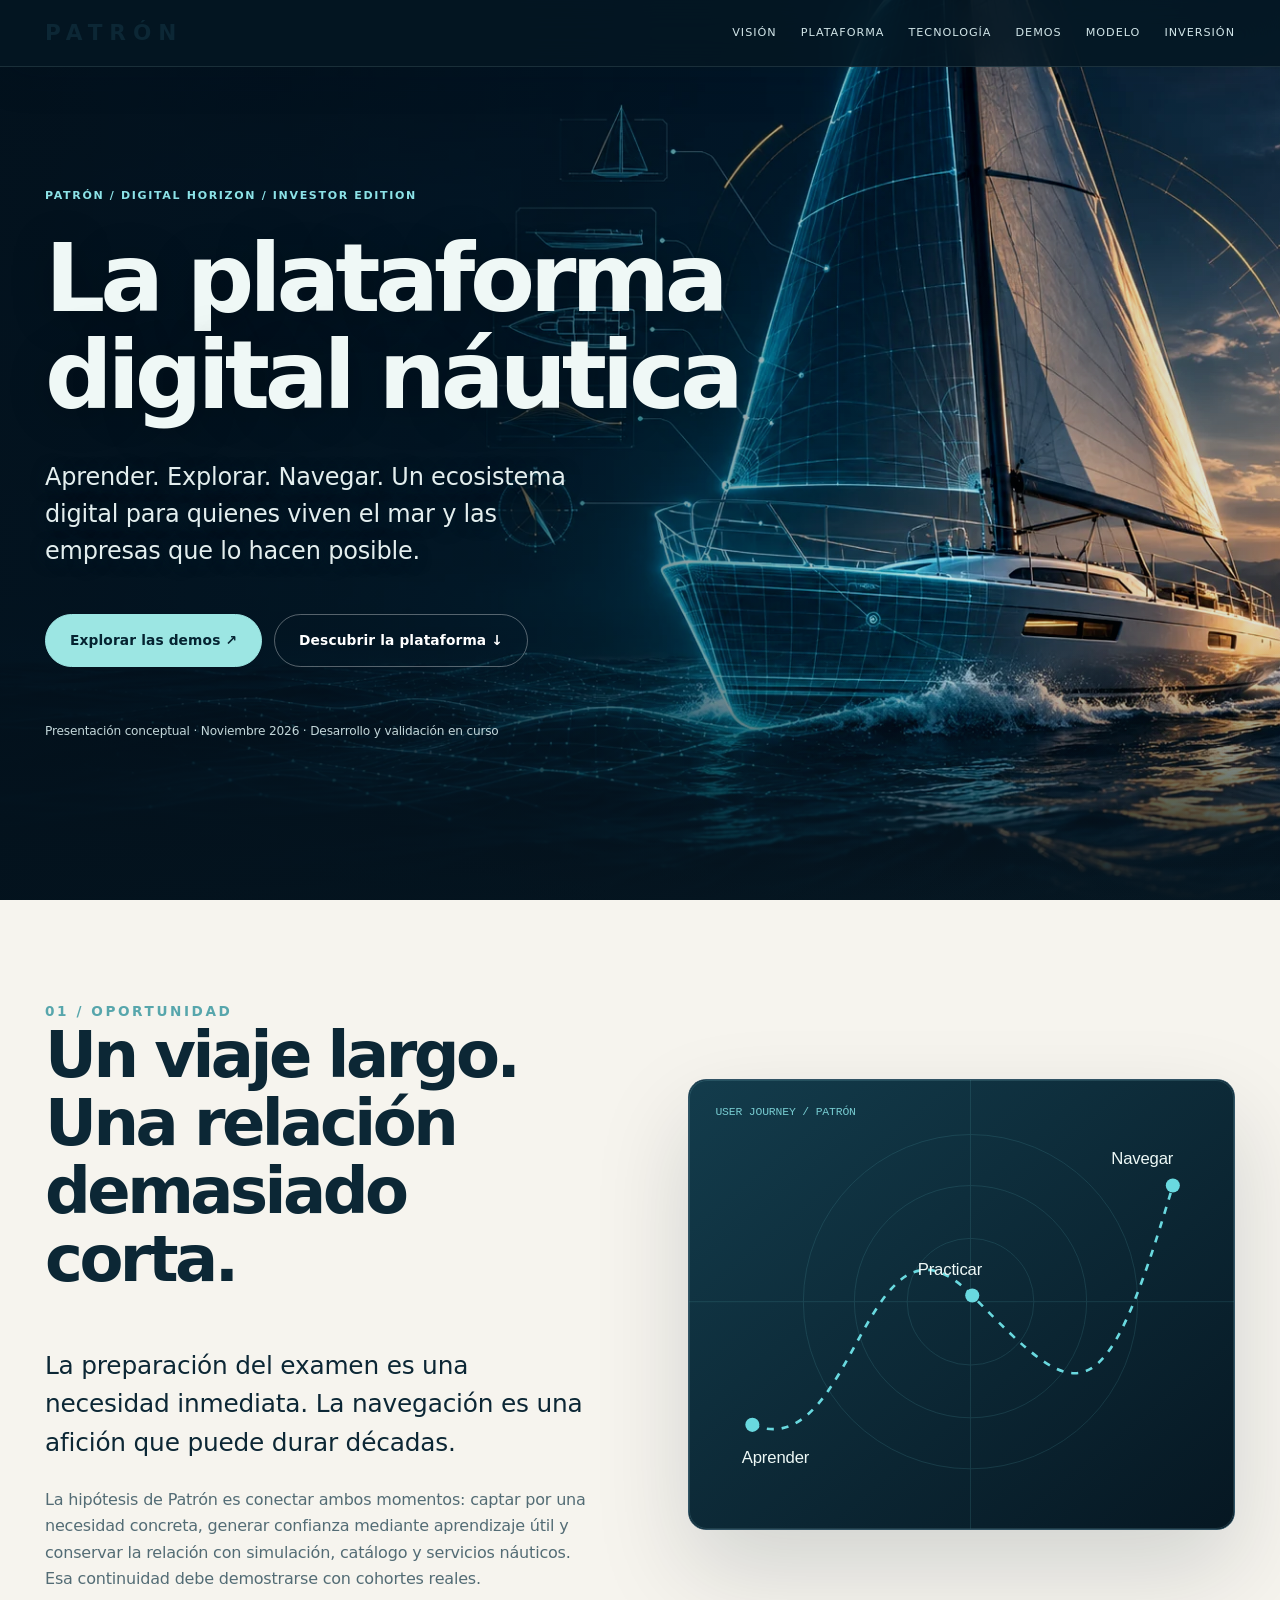
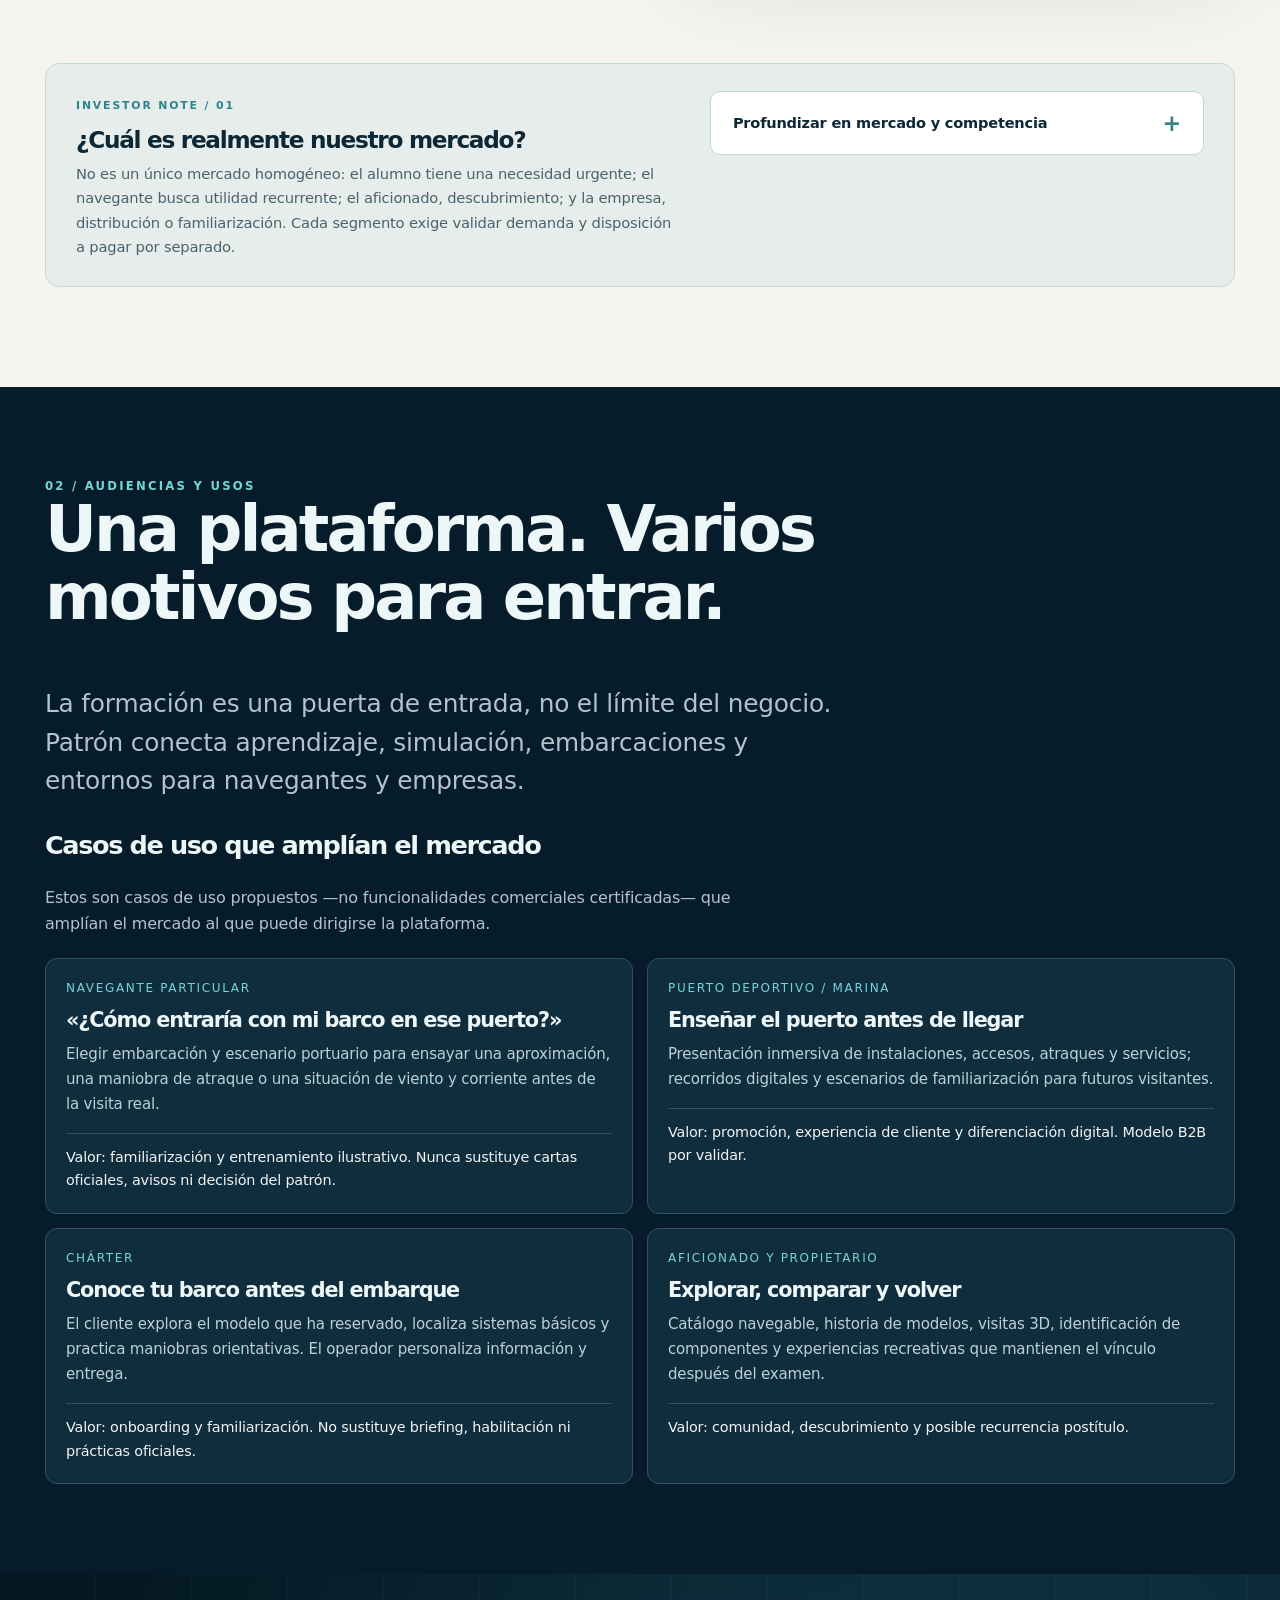
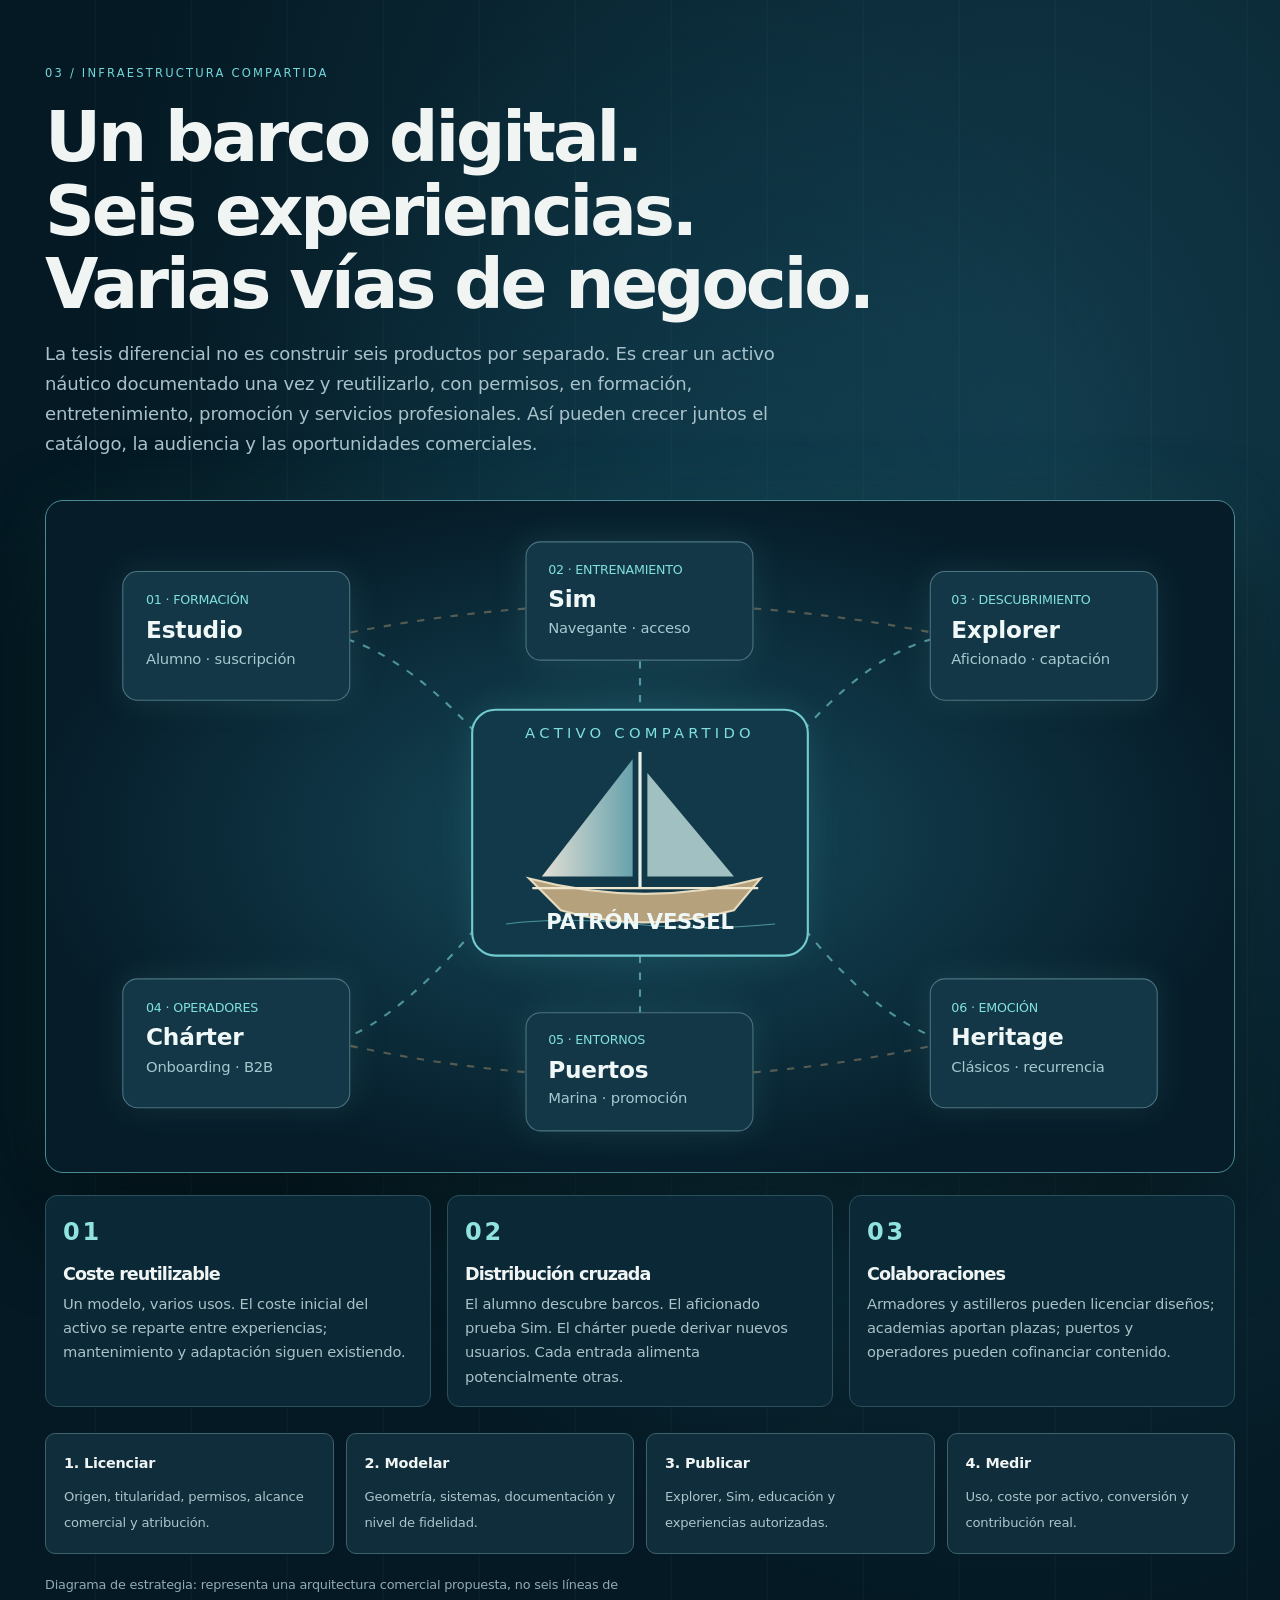
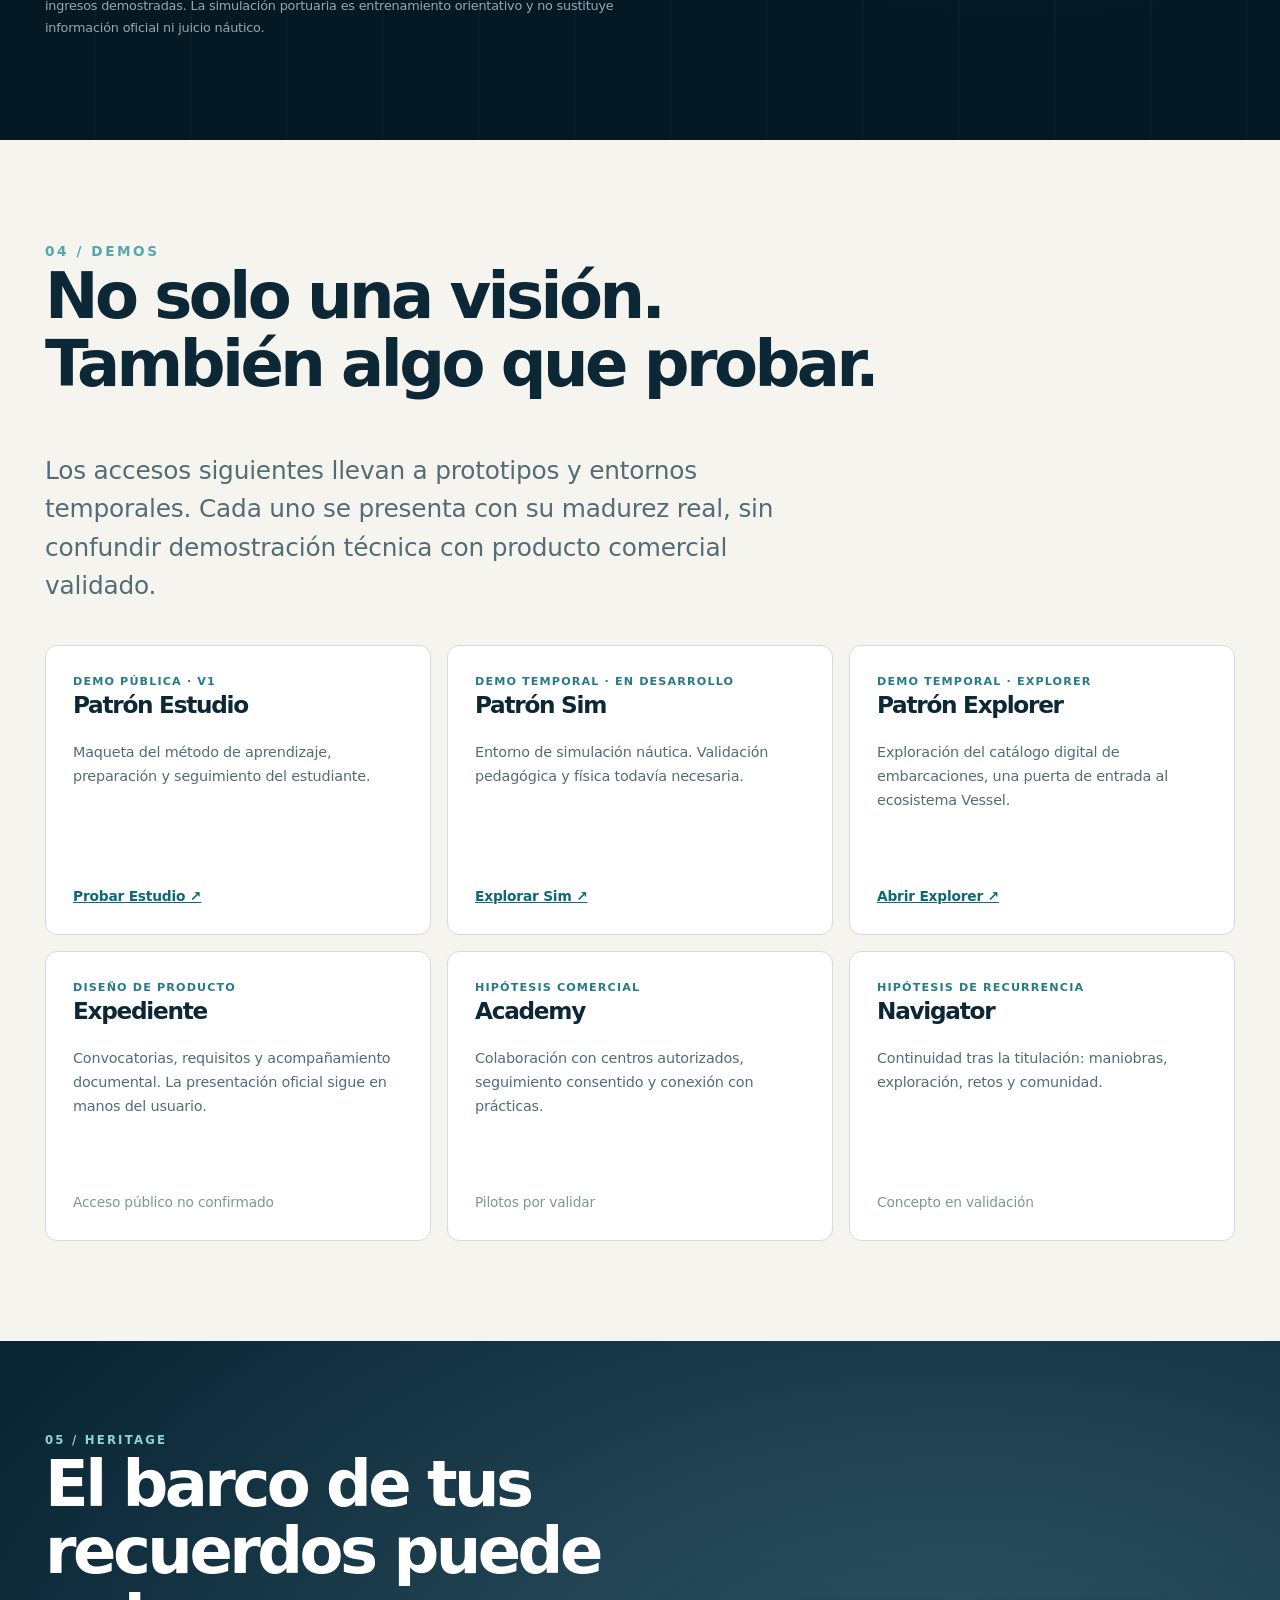
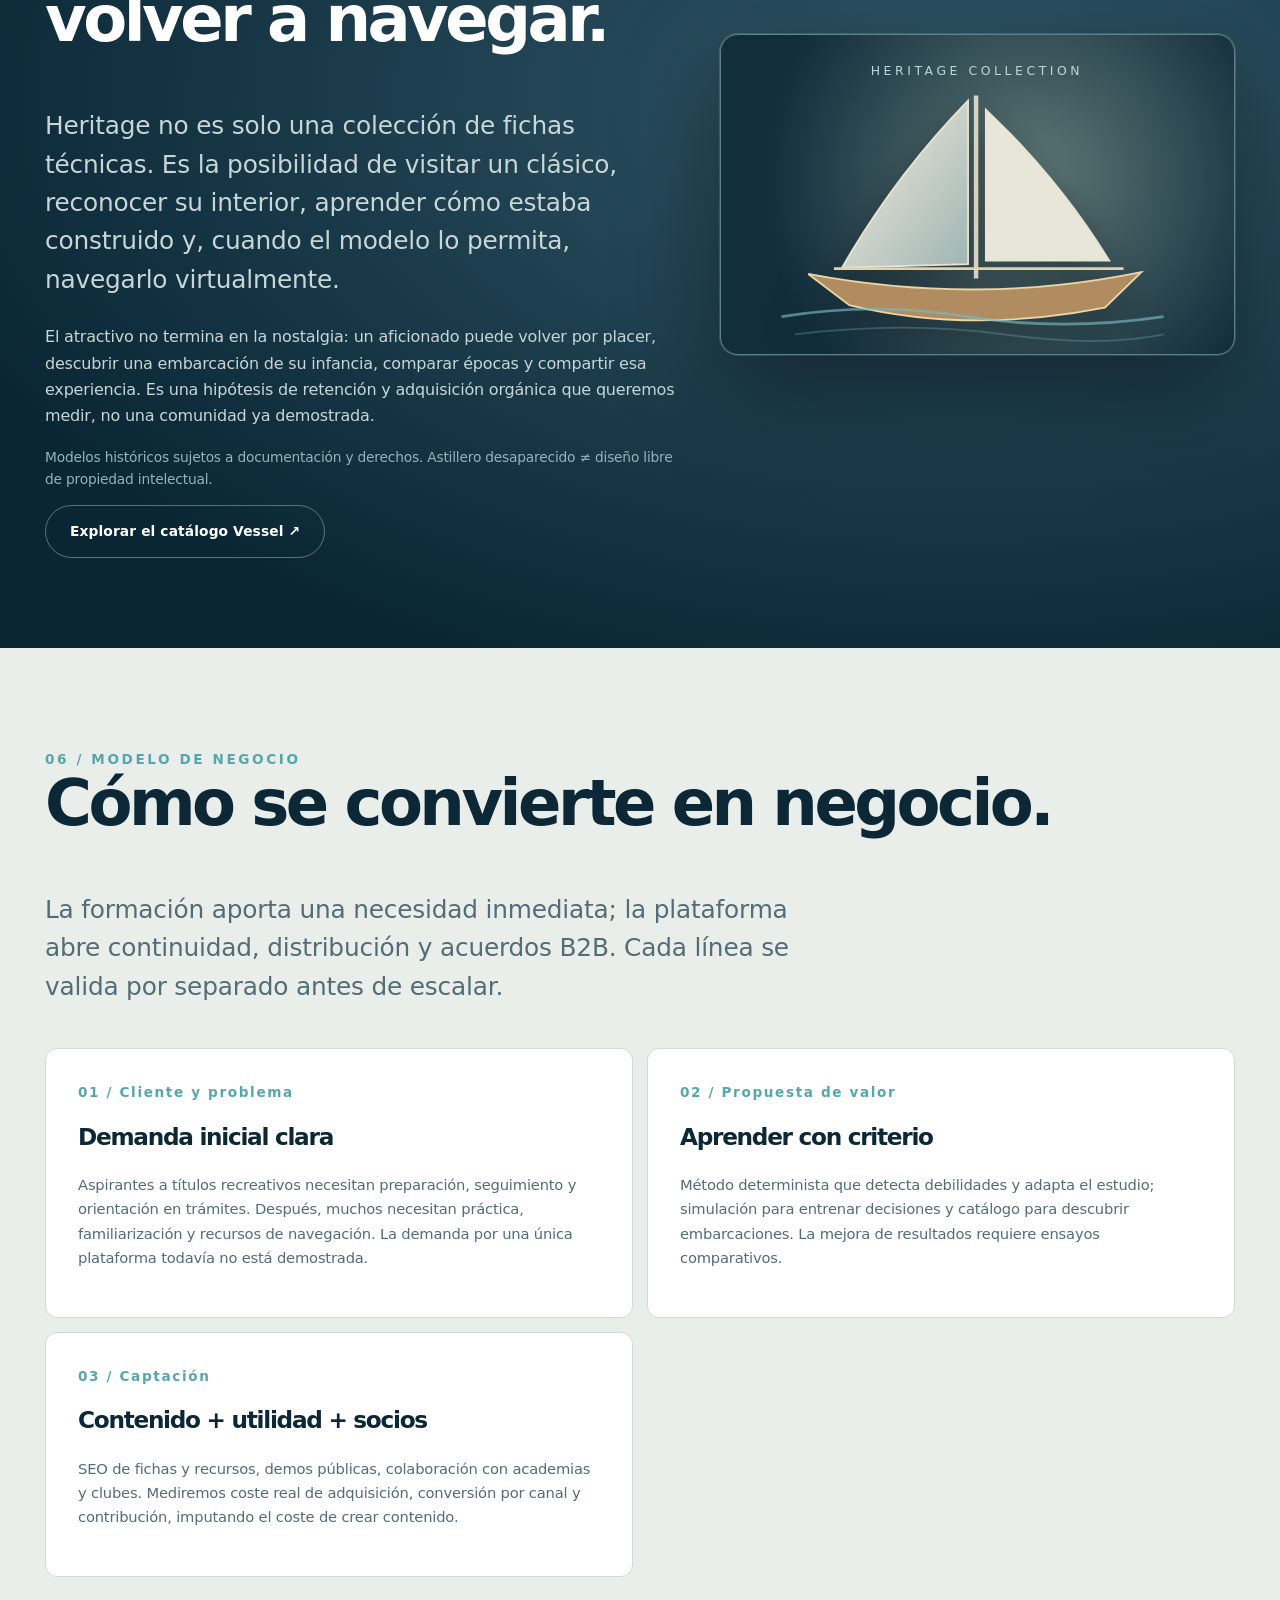
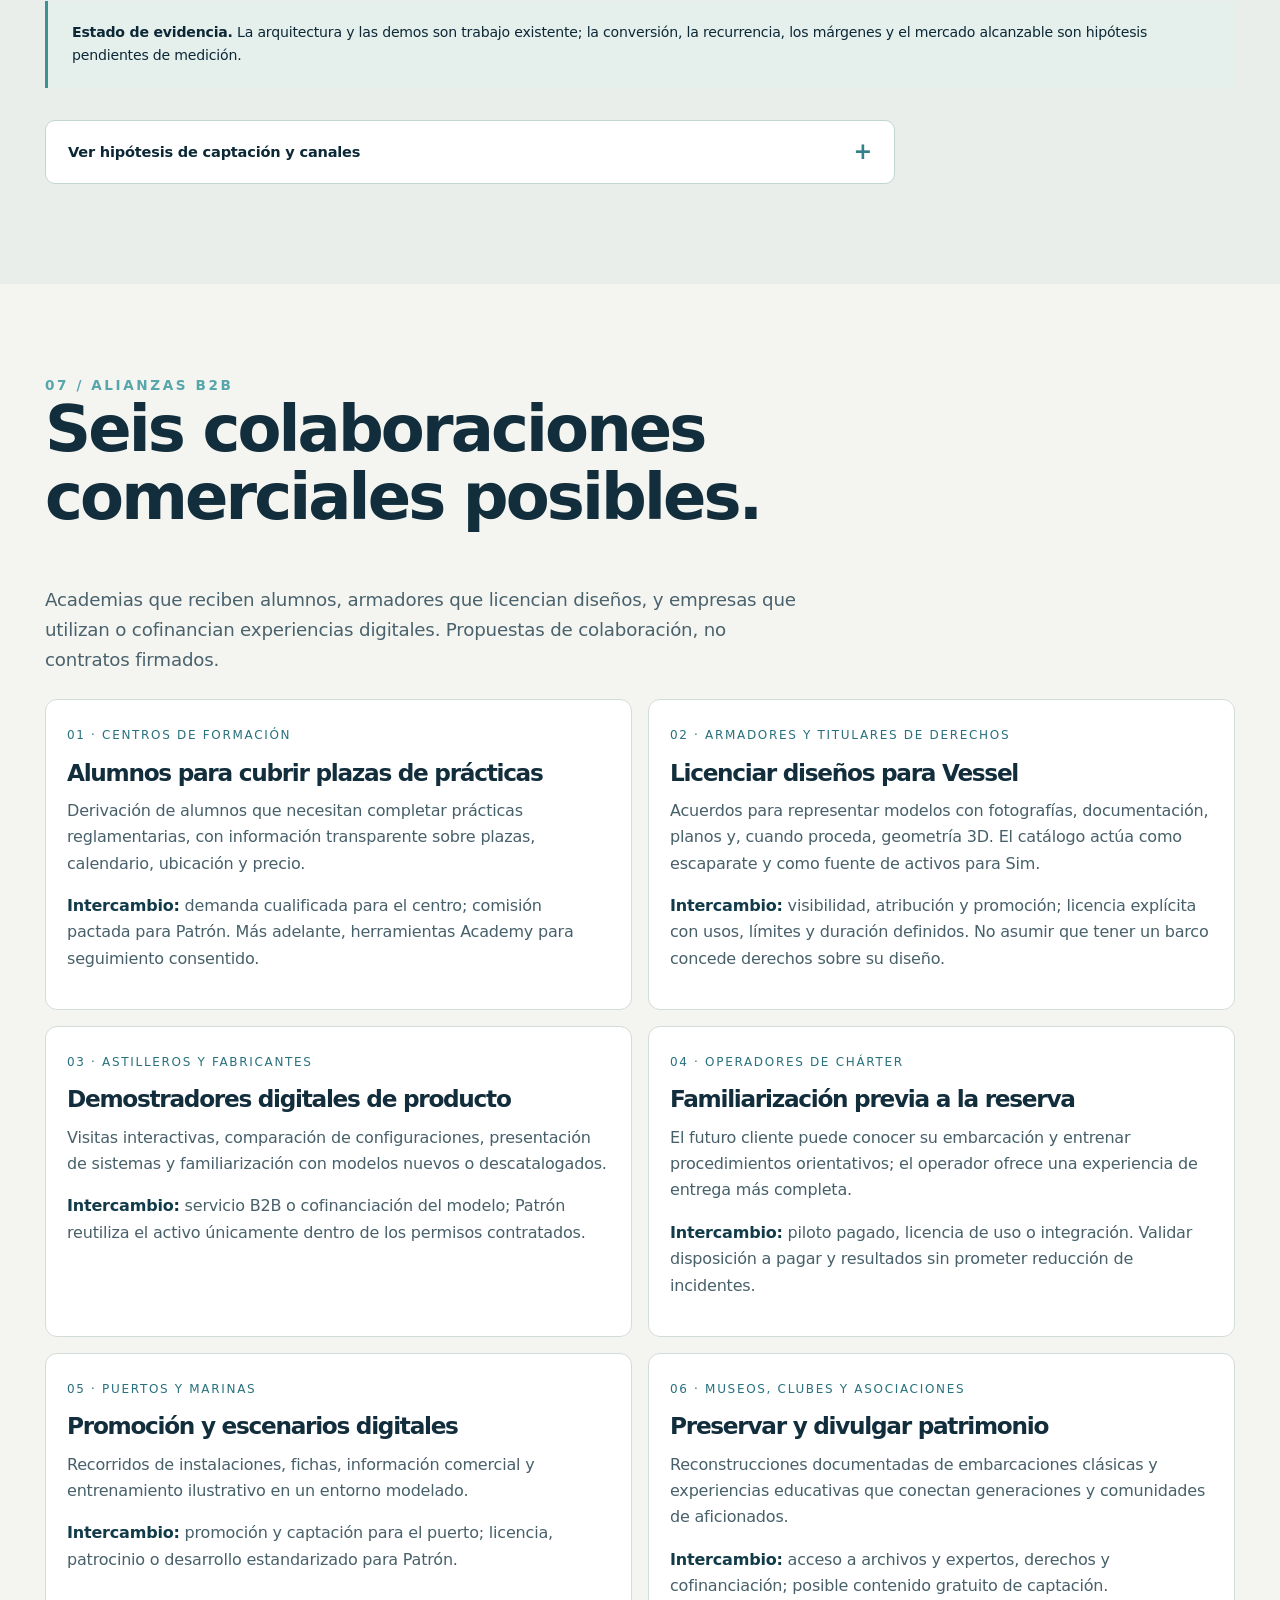
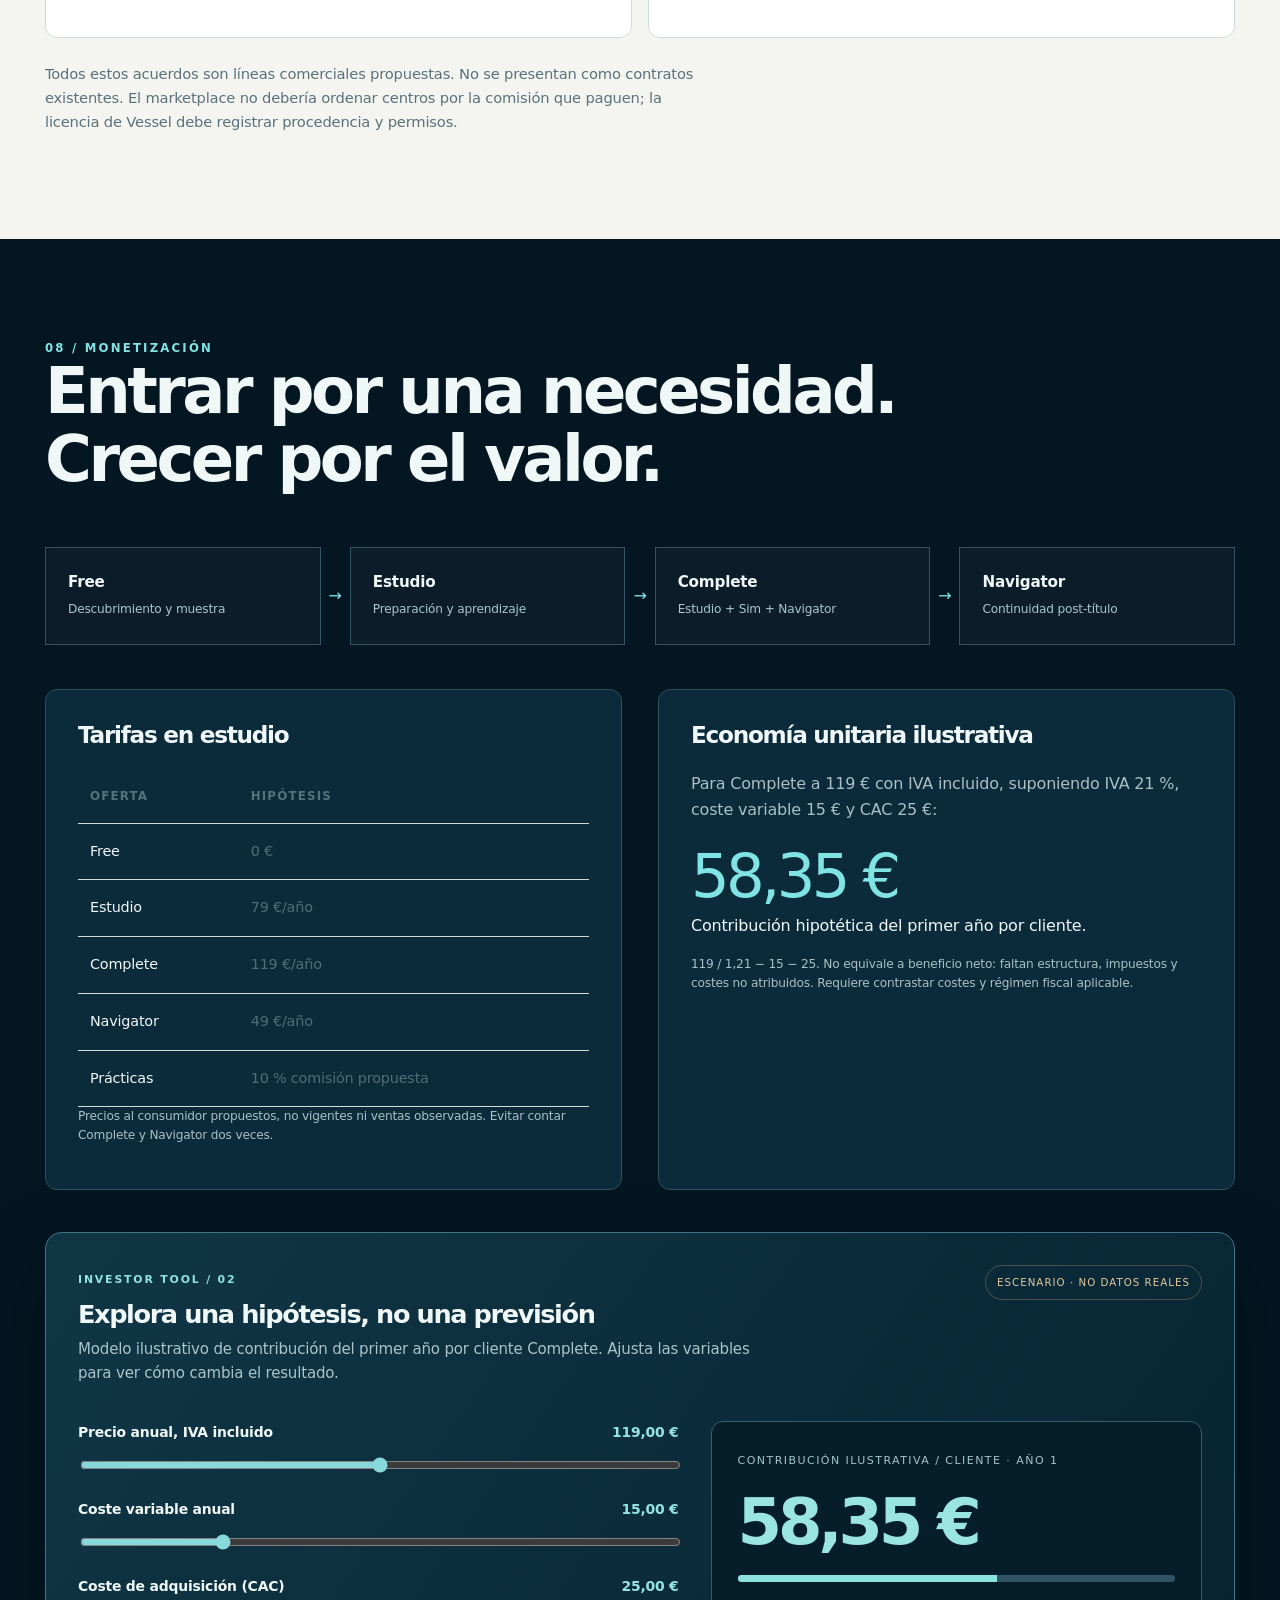
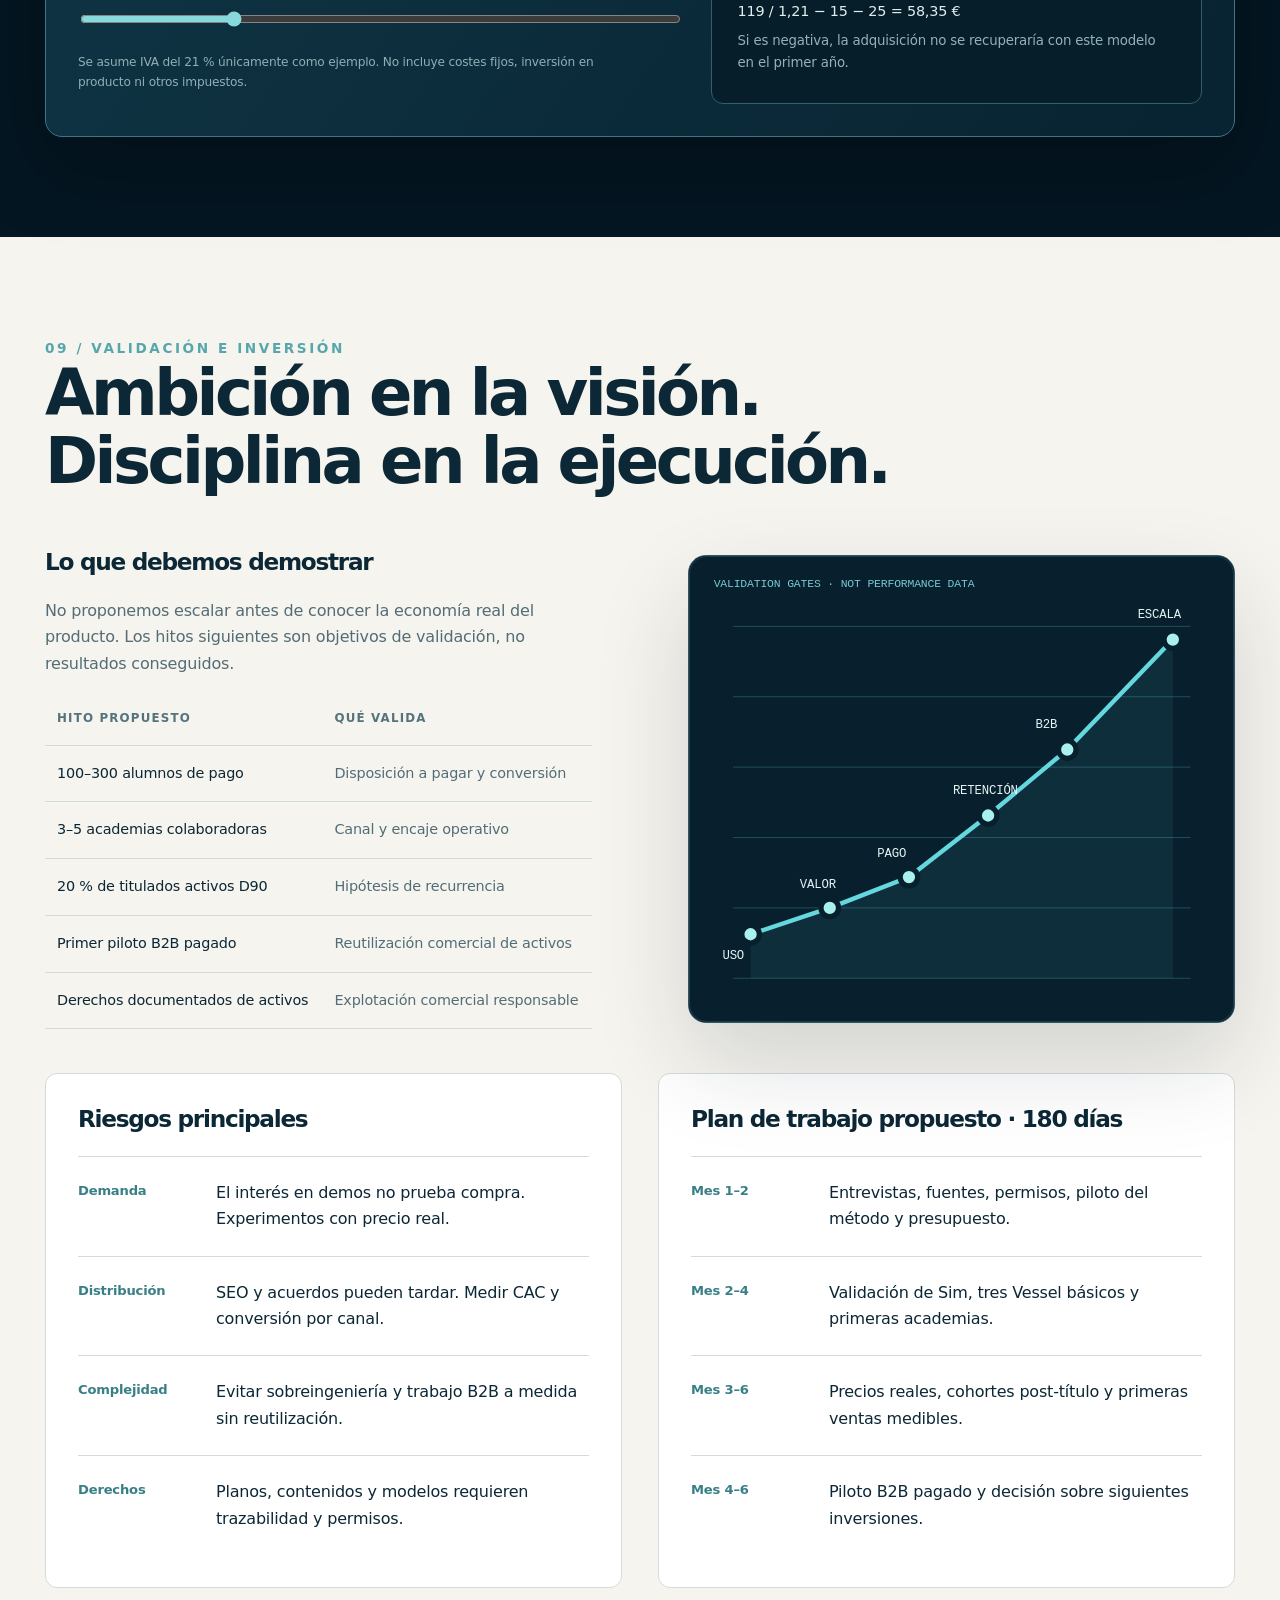
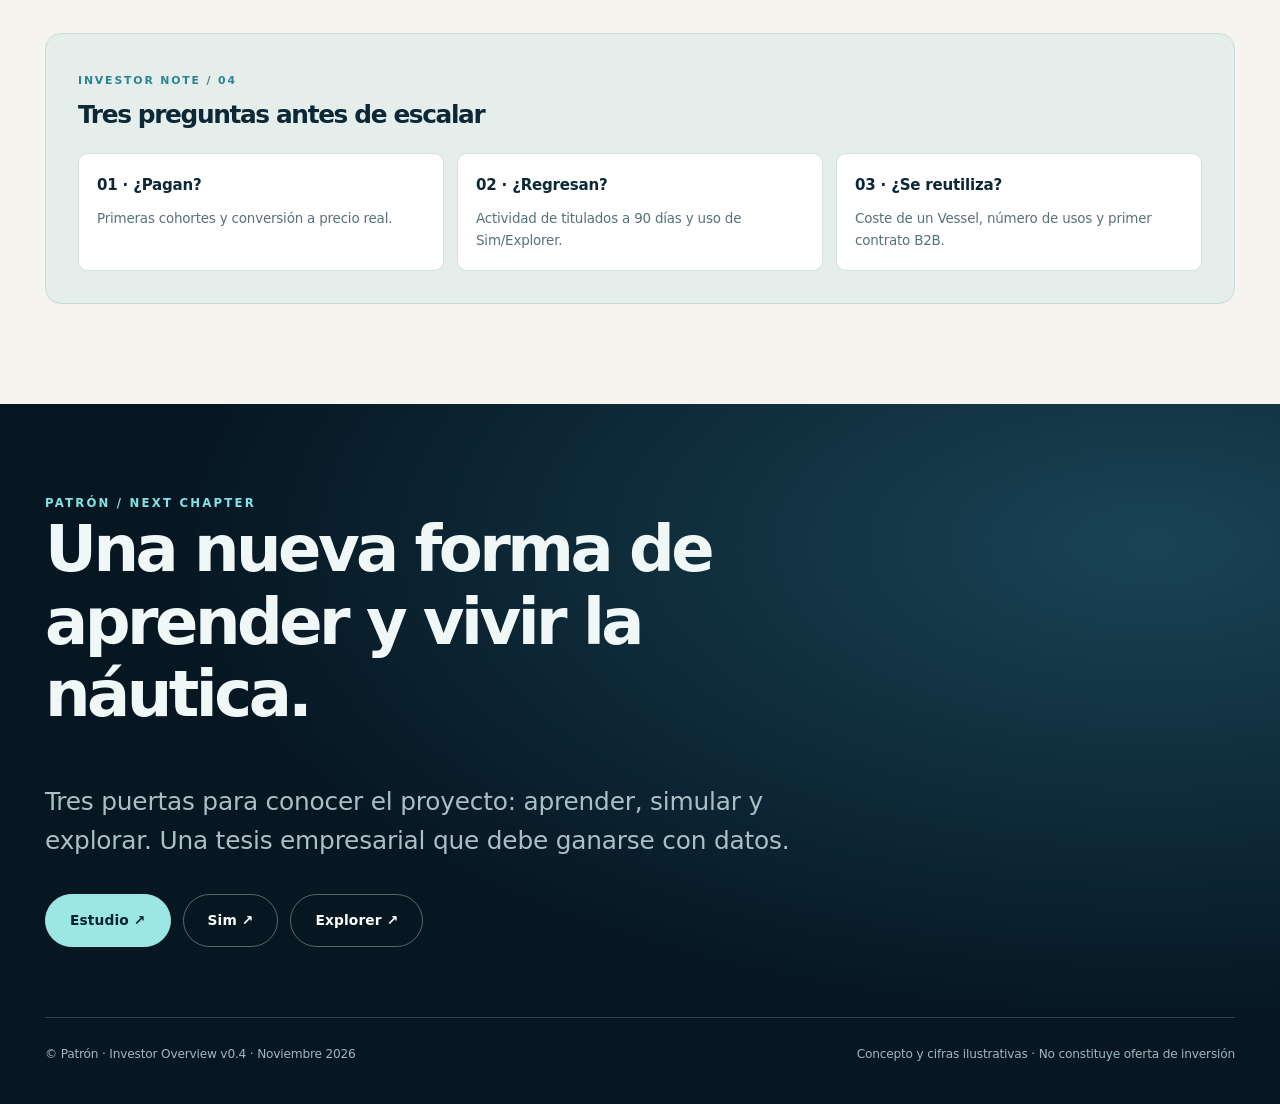
==== index.html @ b5afa8be "Publish Patron Digital Horizon responsive landing" ====
<!DOCTYPE html>

<!DOCTYPE html>

<html lang="es"><head><meta charset="utf-8"/><meta content="width=device-width,initial-scale=1" name="viewport"/><meta content="#061722" name="theme-color"/><title>PATRÓN — La plataforma digital náutica · Digital Horizon</title><meta content="Patrón: plataforma digital náutica de formación, simulación, embarcaciones, puertos y servicios. Presentación para inversores." name="description"/><style>
:root{--navy:#061722;--blue:#0b2b3b;--cyan:#69d9df;--cream:#f4f1e9;--ink:#102a37;--muted:#5e737c;--gold:#c8ad78}*{box-sizing:border-box}html{scroll-behavior:smooth}body{margin:0;background:var(--cream);color:var(--ink);font:16px/1.65 Inter,ui-sans-serif,system-ui,-apple-system,Segoe UI,sans-serif}a{color:inherit}button{font:inherit;cursor:pointer}h1,h2,h3,p{margin-top:0}h1,h2,h3{line-height:1.13;letter-spacing:-.045em}h1{font-size:clamp(3.5rem,8vw,8.5rem);max-width:950px}h2{font-size:clamp(2.5rem,5vw,5.5rem)}h3{font-size:1.45rem}.wrap{width:min(1240px,calc(100% - 48px));margin:auto}.eyebrow{font-size:.73rem;text-transform:uppercase;letter-spacing:.22em;font-weight:750}.muted{color:var(--muted)}.lead{font-size:clamp(1.13rem,2vw,1.55rem);max-width:790px;line-height:1.55}.dark{background:var(--navy);color:#eff8f6}.dark .muted{color:#a9c0c6}.top{position:absolute;z-index:5;top:0;left:0;width:100%;padding:26px 0}.top .wrap{display:flex;align-items:center;justify-content:space-between;gap:20px}.logo{font-size:1.25rem;font-weight:900;letter-spacing:.27em;text-decoration:none}.top nav{display:flex;gap:24px;font-size:.77rem;letter-spacing:.08em;text-transform:uppercase}.top nav a{text-decoration:none;color:#d1e5e8}.hero{min-height:800px;min-height:100svh;position:relative;overflow:hidden;display:flex;align-items:center;background:radial-gradient(ellipse at 68% 35%,#215b6d 0%,#0a2a3b 40%,#061722 78%)}.hero:after{content:"";position:absolute;inset:0;background:linear-gradient(90deg,#061722 3%,#061722c7 35%,transparent 77%),linear-gradient(0deg,#061722 0%,transparent 27%);pointer-events:none}.hero .content{position:relative;z-index:2;padding:160px 0 110px}.hero h1{margin:20px 0 30px}.hero .lead{max-width:600px;color:#c4d9dc}.hero .eyebrow{color:var(--cyan)}.hero-art{position:absolute;inset:0;width:100%;height:100%;opacity:.9}.buttons{display:flex;flex-wrap:wrap;gap:12px;margin-top:34px}.btn{display:inline-flex;align-items:center;gap:12px;padding:13px 22px;border-radius:4px;text-decoration:none;font-size:.86rem;font-weight:700;border:1px solid #ffffff55;transition:transform .2s,background .2s}.btn:hover{transform:translateY(-2px)}.btn.primary{background:var(--cyan);color:#052331;border-color:var(--cyan)}.btn.secondary{color:#fff}.section{padding:120px 0}.section.tight{padding:85px 0}.split{display:grid;grid-template-columns:1fr 1fr;gap:8%;align-items:center}.num{color:#57a6ac;font-size:.85rem;font-weight:800;letter-spacing:.12em}.stats{display:grid;grid-template-columns:repeat(3,1fr);border-top:1px solid #ccd8d8;border-bottom:1px solid #ccd8d8;margin-top:54px}.stat{padding:30px 24px;border-right:1px solid #ccd8d8}.stat:last-child{border:0}.stat b{display:block;font-size:2rem;letter-spacing:-.05em}.stat span{font-size:.82rem;color:var(--muted)}.scene{background:radial-gradient(circle at 60% 40%,#164b60,#071b29 72%);border:1px solid #315365;border-radius:10px;overflow:hidden;box-shadow:0 35px 90px #04131d50}.scene svg{display:block;width:100%;height:auto}.micro{font-size:.76rem;line-height:1.55}.diagram{display:grid;grid-template-columns:repeat(3,1fr);gap:14px;margin-top:40px}.node{border:1px solid #ffffff2c;padding:28px;min-height:210px;background:#ffffff08}.node .eyebrow{color:var(--cyan)}.node h3{margin:18px 0 12px}.node p{font-size:.9rem;color:#afc9ce}.node small{color:#8ba9b0}.arrowline{height:2px;background:linear-gradient(90deg,transparent,var(--cyan),transparent);margin:28px 0}.products{display:grid;grid-template-columns:repeat(3,1fr);gap:16px;margin-top:40px}.product{border:1px solid #d2ddda;background:#fff;padding:27px;display:flex;flex-direction:column;min-height:290px;transition:transform .2s,box-shadow .2s}.product:hover{transform:translateY(-4px);box-shadow:0 16px 35px #102a3715}.product .tag{font-size:.7rem;color:#277b85;letter-spacing:.1em;text-transform:uppercase;font-weight:750}.product p{color:var(--muted);font-size:.9rem}.product a{margin-top:auto;color:#0c6977;font-size:.86rem;font-weight:750}.product .disabled{margin-top:auto;color:#82949b;font-size:.86rem}.business-grid{display:grid;grid-template-columns:repeat(2,1fr);gap:14px;margin-top:42px}.business-card{padding:32px;border:1px solid #d0dbd9;background:#fff}.business-card .num{display:block;margin-bottom:20px}.business-card p{color:var(--muted);font-size:.92rem}.flow{display:flex;gap:8px;align-items:stretch;flex-wrap:wrap;margin-top:36px}.flow div{flex:1;min-width:130px;border:1px solid #315667;background:#ffffff08;padding:22px}.flow b{display:block;font-size:.95rem}.flow span{font-size:.76rem;color:#acc6cc}.flow i{align-self:center;color:var(--cyan);font-style:normal}.two{display:grid;grid-template-columns:1fr 1fr;gap:36px;margin-top:44px}.panel{background:#fff;border:1px solid #d3dcda;padding:32px}.panel.darkpanel{background:#0b2b3b;border-color:#30505e;color:#f0f7f8}.panel ul{padding-left:20px}.panel li{margin:12px 0}.table-wrap{overflow-x:auto}table{border-collapse:collapse;width:100%;font-size:.9rem}th,td{padding:16px 12px;border-bottom:1px solid #d1dcda;text-align:left;vertical-align:top}th{font-size:.74rem;text-transform:uppercase;letter-spacing:.1em;color:#55737d}td:last-child{color:#526d77}.assumption{background:#e5efec;border-left:3px solid #3c9195;padding:20px 24px;font-size:.88rem;margin-top:24px}.risk{display:grid;grid-template-columns:120px 1fr;gap:18px;border-top:1px solid #d3dcd9;padding:23px 0}.risk b{font-size:.82rem;color:#387f86}.risk p{margin:0}.footer{padding:90px 0 40px}.footer h2{max-width:820px}.footer .bottom{border-top:1px solid #ffffff30;padding-top:26px;margin-top:70px;display:flex;justify-content:space-between;gap:20px;font-size:.76rem;color:#9db7bd}.reveal{opacity:0;transform:translateY(22px);transition:opacity .7s,transform .7s}.reveal.visible{opacity:1;transform:none}@media(max-width:850px){.split,.two{grid-template-columns:1fr}.products,.diagram{grid-template-columns:repeat(2,1fr)}.top nav{gap:12px}.hero{min-height:760px}.hero:after{background:linear-gradient(90deg,#061722ee 0%,#061722aa 70%,#06172255 100%)}.hero-art{transform:translateX(20%)}.section{padding:80px 0}}@media(max-width:600px){.wrap{width:min(100% - 32px,1240px)}.top nav a:not(:last-child){display:none}.hero h1{font-size:3.65rem}.products,.diagram,.business-grid,.stats{grid-template-columns:1fr}.stat{border-right:0;border-bottom:1px solid #ccd8d8}.stat:last-child{border:0}.risk{grid-template-columns:1fr;gap:4px}.node{min-height:0}.footer .bottom{flex-direction:column}.section{padding:65px 0}}@media(prefers-reduced-motion:reduce){html{scroll-behavior:auto}.reveal{opacity:1;transform:none;transition:none}.btn,.product{transition:none}}
</style>
<style>
.platform-expansion{background:#071c2a;color:#eef7f7;padding:95px 0}
.platform-expansion .muted{color:#afc4cb}
.platform-expansion h2,.partner-expansion h2{font-size:clamp(2.3rem,5vw,4.4rem);line-height:1.05;letter-spacing:-.045em;max-width:920px}
.platform-expansion .eyebrow{color:#72d6d9}
.pillars{display:grid;grid-template-columns:repeat(3,minmax(0,1fr));gap:16px;margin:35px 0}
.pillar{border:1px solid #365364;background:linear-gradient(140deg,#173a4b,#0a2231);padding:26px;border-radius:12px}
.pillar .index{color:#77d4d6;font-size:12px;letter-spacing:.16em}
.pillar h3{font-size:1.4rem;margin:16px 0 10px}
.pillar p{color:#c0d0d4;font-size:.96rem}
.pillar small{display:block;color:#8fb1ba;margin-top:20px}
.usecases{display:grid;grid-template-columns:repeat(2,minmax(0,1fr));gap:14px;margin-top:25px}
.usecase{padding:25px;border:1px solid #315164;border-radius:12px;background:#102d3e}
.usecase .who{font-size:12px;letter-spacing:.14em;color:#76d4d8;text-transform:uppercase}
.usecase h3{font-size:1.3rem;margin:10px 0}
.usecase p{font-size:.94rem;color:#bcd1d5}
.usecase .mechanic{border-top:1px solid #315164;padding-top:12px;margin-top:16px;color:#f1f5f3;font-size:.9rem}
.partner-expansion{padding:95px 0;background:#f4f5f0;color:#122d3b}
.partner-expansion .intro{max-width:760px;color:#4a626d;font-size:1.14rem}
.partners{display:grid;grid-template-columns:repeat(2,minmax(0,1fr));gap:16px;margin-top:35px}
.partner{padding:28px;border:1px solid #d3dcda;background:#fff;border-radius:12px}
.partner .tag{font-size:12px;letter-spacing:.14em;text-transform:uppercase;color:#28717d}
.partner h3{font-size:1.45rem;margin:12px 0}
.partner p{color:#47606a}
.partner strong{color:#123b4a}
.heritage{background:linear-gradient(105deg,#102635,#214656);color:#fff;padding:90px 0}
.heritage-grid{display:grid;grid-template-columns:1.1fr .9fr;gap:45px;align-items:center}
.heritage-visual{min-height:310px;border:1px solid #5d8089;border-radius:15px;display:grid;place-items:center;background:radial-gradient(circle at 60% 40%,#40616a 0%,#142c3c 70%);overflow:hidden}
.heritage-visual svg{width:90%;max-width:480px}
.heritage h2{font-size:clamp(2.3rem,5vw,4.3rem);line-height:1.07}
.heritage p{color:#c8d6d7}
.heritage .note{color:#93b4bd;font-size:.86rem}
@media(max-width:800px){.pillars,.usecases,.partners,.heritage-grid{grid-template-columns:1fr}.platform-expansion,.partner-expansion,.heritage{padding:65px 0}}
</style>
<style>
.asset-economy{background:#061923;color:#f0f5f4;padding:100px 0;position:relative;overflow:hidden}
.asset-economy:before{content:"";position:absolute;inset:0;background:radial-gradient(ellipse at 55% 42%,#13526866,transparent 52%),repeating-linear-gradient(90deg,transparent 0 94px,#8bd7e008 95px 96px);pointer-events:none}
.asset-economy .wrap{position:relative;z-index:1}
.asset-economy .section-kicker{color:#75d6dc;letter-spacing:.19em;text-transform:uppercase;font-size:.72rem}
.asset-economy h2{font-size:clamp(2.4rem,5.4vw,5rem);line-height:1.03;letter-spacing:-.045em;max-width:1000px;margin:18px 0}
.asset-economy .intro{max-width:790px;color:#a8c2cb;font-size:1.13rem}
.asset-viz{margin-top:42px;background:linear-gradient(155deg,#0d2b3a,#081e2b);border:1px solid #2c5360;border-radius:20px;padding:24px;box-shadow:0 40px 90px #0005}
.asset-viz svg{display:block;width:100%;height:auto}
.asset-viz .diagram-label{fill:#eff8f7;font-family:inherit;font-weight:700}
.asset-viz .diagram-small{fill:#a6c9d0;font-family:inherit}
.asset-viz .diagram-accent{fill:#7fe0dc;font-family:inherit}
.asset-viz .route{fill:none;stroke:#7bd8d9;stroke-width:2;stroke-dasharray:7 9;opacity:.6;animation:flowpath 20s linear infinite}
.asset-viz .route.secondary{stroke:#c8a97c;opacity:.4}
@keyframes flowpath{to{stroke-dashoffset:-320}}
.asset-benefits{display:grid;grid-template-columns:repeat(3,1fr);gap:16px;margin-top:22px}
.asset-benefits article{border:1px solid #2b505b;padding:23px;border-radius:12px;background:#0b2836}
.asset-benefits .num{font-size:1.5rem;color:#91e3df;font-weight:700}
.asset-benefits h3{font-size:1.1rem;margin:12px 0 7px}
.asset-benefits p{font-size:.92rem;color:#a9c1c7;margin:0}
.asset-disclaimer{color:#92abb2;font-size:.8rem;margin-top:20px}
.asset-flow{display:grid;grid-template-columns:repeat(4,1fr);gap:12px;margin-top:26px}
.asset-flow>div{padding:18px;background:#102d3b;border:1px solid #3d626c;border-radius:10px}
.asset-flow b{display:block;font-size:.9rem;margin-bottom:7px}
.asset-flow span{color:#acc4cb;font-size:.82rem}
@media(max-width:800px){.asset-economy{padding:65px 0}.asset-viz{padding:8px;overflow-x:auto}.asset-viz svg{min-width:680px}.asset-benefits,.asset-flow{grid-template-columns:1fr 1fr}}
@media(max-width:480px){.asset-benefits,.asset-flow{grid-template-columns:1fr}}
</style>
<style>
.platform-expansion,.partner-expansion,.asset-economy,.heritage{padding-top:72px;padding-bottom:72px}
.platform-expansion .usecases{margin-top:20px}
.platform-expansion .usecase{padding:20px}
.partner-expansion .partners{margin-top:24px}
.partner-expansion .partner{padding:21px}
.asset-benefits article{padding:17px}
@media(max-width:900px){header nav{gap:10px;flex-wrap:wrap}header nav a{font-size:.78rem}}
</style><style>
:root{--navy:#041622;--blue:#0b2b3b;--cyan:#80e4e5;--cream:#f6f4ee;--ink:#0c2735;--muted:#536c75;--gold:#c6a77c}
body{font-family:Inter,ui-sans-serif,system-ui,-apple-system,'Segoe UI',sans-serif;letter-spacing:-.012em}
h1,h2,h3{letter-spacing:-.055em}p{max-width:72ch}.wrap{width:min(1190px,calc(100% - 64px))}
.top{position:fixed;padding:15px 0;background:#041723d9;backdrop-filter:blur(22px);border-bottom:1px solid #9cc4ca25;box-shadow:0 10px 40px #00121d22}
.top .logo{font-size:1.35rem;letter-spacing:.32em}.top nav a{font-size:.7rem;transition:color .2s}.top nav a:hover{color:var(--cyan)}
.hero{min-height:920px;min-height:100svh;background:radial-gradient(ellipse at 72% 38%,#225e72 0%,#0a2839 45%,#041622 80%)}
.hero:before{content:'';position:absolute;inset:0;pointer-events:none;z-index:1;background:repeating-linear-gradient(0deg,transparent 0 95px,#b7e4e609 96px 97px),repeating-linear-gradient(90deg,transparent 0 95px,#b7e4e607 96px 97px);mask-image:linear-gradient(90deg,transparent 10%,#000 85%)}
.hero:after{background:linear-gradient(90deg,#041622 2%,#041622d9 32%,#04162226 78%),linear-gradient(0deg,#041622 0%,transparent 35%)}
.hero .content{padding-top:185px;padding-bottom:130px}.hero h1{font-size:clamp(3.7rem,7.6vw,8.7rem);max-width:1000px;line-height:.99;margin:25px 0 35px;text-wrap:balance}.hero h1 .dot{color:var(--cyan)}
.hero .lead{font-size:clamp(1.12rem,1.9vw,1.5rem);max-width:590px;color:#cfe1e2}.hero .eyebrow{font-size:.69rem;letter-spacing:.21em}
.hero-art{opacity:.94;filter:drop-shadow(0 30px 70px #79dbe525)}
.hero .buttons{margin-top:44px}.btn{border-radius:999px;padding:14px 24px;letter-spacing:.01em}.btn.primary{background:#9ce6e3;border-color:#9ce6e3}.btn:hover{transform:translateY(-3px)}
.section{padding:100px 0}.section.tight{padding:70px 0}.platform-expansion,.asset-economy,.heritage,.partner-expansion{padding-top:90px;padding-bottom:90px}
.eyebrow,.section-kicker{letter-spacing:.19em}.section h2,.platform-expansion h2,.asset-economy h2,.partner-expansion h2,.heritage h2{font-weight:760;line-height:1.06}
.scene,.asset-viz,.heritage-visual{border-radius:18px;box-shadow:0 40px 95px #031b2a26}.scene{position:relative}
.scene:after{content:'';position:absolute;inset:0;pointer-events:none;border:1px solid #9ddfe326;border-radius:inherit}
.product,.business-card,.partner,.usecase,.panel,.pillar{border-radius:12px;transition:transform .25s ease,box-shadow .25s ease}
.product:hover,.partner:hover,.usecase:hover{transform:translateY(-4px);box-shadow:0 18px 45px #001a2630}
.asset-viz{background:radial-gradient(ellipse at 50% 50%,#174c5d,#061c29 73%);border-color:#4d8b94;box-shadow:0 45px 100px #0007,0 0 70px #50c9d215}
.asset-economy{background:radial-gradient(ellipse at 80% 25%,#123a4a,#041923 65%)}
.asset-viz svg{filter:drop-shadow(0 0 16px #7ad9d31c)}
.heritage{background:radial-gradient(ellipse at 75% 40%,#315767,#0a2635 80%)}.heritage-cinematic{box-shadow:0 35px 100px #0006,0 0 0 1px #b8a17b55;background:radial-gradient(circle at 60% 45%,#607a78,#122d3c 75%)}
.heritage-cinematic svg{filter:drop-shadow(0 12px 20px #0005)}
.investor-insight{margin-top:55px;display:grid;grid-template-columns:1.1fr .9fr;gap:30px;align-items:start;padding:27px 30px;background:#e7edeb;border:1px solid #c9d8d5;border-radius:14px}
.investor-insight h3{font-size:1.45rem;margin:9px 0}.investor-insight p{font-size:.92rem;color:#49636d;margin:0}
.insight-label{font-size:.68rem;font-weight:800;letter-spacing:.17em;color:#2d8490;text-transform:uppercase}
.progressive{border:1px solid #c3d5d2;background:#fff;border-radius:10px;overflow:hidden}
.progressive summary{cursor:pointer;list-style:none;padding:19px 22px;font-weight:760;display:flex;align-items:center;justify-content:space-between;gap:14px;font-size:.91rem}
.progressive summary::-webkit-details-marker{display:none}.progressive summary span{color:#34818a;font-size:1.4rem;line-height:1}.progressive[open] summary span{transform:rotate(45deg)}
.detail-body{border-top:1px solid #dce7e4;padding:18px 22px 23px}.detail-body p{color:#49636d;font-size:.92rem;margin:0 0 12px}.detail-body p:last-child{margin:0}
.business-detail{margin-top:32px;max-width:850px}
.model-lab{margin-top:42px;padding:32px;background:linear-gradient(125deg,#103646,#082331);border:1px solid #427484;border-radius:17px;box-shadow:0 30px 80px #0004}
.lab-head{display:flex;justify-content:space-between;gap:30px;align-items:start}.lab-head h3{font-size:1.6rem;margin:8px 0}.lab-head p{color:#aac5cc;font-size:.94rem}.lab-head .insight-label{color:#8fe3e2}.model-stamp{font-size:.64rem;letter-spacing:.1em;color:#e1c99e;border:1px solid #a98c6466;padding:8px 11px;white-space:nowrap;border-radius:999px}
.lab-grid{display:grid;grid-template-columns:1.1fr .9fr;gap:32px;margin-top:20px}.lab-inputs label{display:block;font-size:.87rem;font-weight:650;margin:0 0 25px}.lab-inputs output{float:right;color:#95e4e4;font-weight:800}.lab-inputs input{display:block;width:100%;margin-top:13px;accent-color:#87d9db;cursor:pointer}.lab-note{color:#91aeb7;font-size:.76rem}
.lab-result{background:#061d2a;border:1px solid #345e6c;border-radius:12px;padding:26px;display:flex;flex-direction:column;justify-content:center}.lab-result>span{font-size:.69rem;color:#a2c4cb;letter-spacing:.13em}.lab-result strong{font-size:clamp(3rem,5vw,5.2rem);letter-spacing:-.065em;color:#9ae5e2;line-height:1.2;margin:14px 0}.lab-result strong.negative{color:#f4b9a2}.mini-track{height:7px;background:#315262;border-radius:10px;overflow:hidden}.mini-track>div{height:100%;background:#8ce2dc;width:60%;transition:width .25s}.lab-result p{color:#e0eded;font-size:.9rem;margin:18px 0 6px}.lab-result small{color:#93b1ba}
.validation-strip{margin-top:45px;padding:32px;border-radius:16px;background:#e5eeeb;border:1px solid #cadbd6}.validation-strip h3{font-size:1.55rem;margin:9px 0 24px}.validation-grid{display:grid;grid-template-columns:repeat(3,1fr);gap:13px}.validation-grid article{background:#fff;border:1px solid #d4e0dd;border-radius:10px;padding:18px}.validation-grid b{font-size:.94rem}.validation-grid p{font-size:.84rem;color:#57717a;margin:9px 0 0}
.footer{background:radial-gradient(ellipse at 90% 20%,#194456,#061722 60%)}
@media(max-width:850px){.investor-insight,.lab-grid{grid-template-columns:1fr}.lab-head{flex-direction:column;gap:0}.hero-art{transform:translateX(13%) scale(1.06)}.hero:after{background:linear-gradient(90deg,#041622f5 0%,#041622b0 70%,#04162255 100%)}}
@media(max-width:600px){.wrap{width:calc(100% - 36px)}.hero h1{font-size:clamp(3.1rem,12vw,4.4rem)}.hero .content{padding-top:145px}.investor-insight,.model-lab,.validation-strip{padding:22px}.validation-grid{grid-template-columns:1fr}.model-stamp{white-space:normal}.top .logo{font-size:1.05rem}.top nav{gap:0}.top nav a:not(:last-child){display:none}}
@media(prefers-reduced-motion:reduce){.asset-viz .route{animation:none}*{scroll-behavior:auto!important}}
</style><style>
/* Digital Horizon — final cover direction */
.digital-horizon-hero{min-height:780px;min-height:100svh;background:#061722;isolation:isolate}
.digital-horizon-image{position:absolute;inset:0;z-index:0;background-image:url("[data-uri]");background-size:cover;background-position:center center;transform:scaleX(-1);filter:saturate(.95) contrast(1.06)}
.digital-horizon-hero:before{content:"";position:absolute;inset:0;z-index:1;pointer-events:none;background:linear-gradient(90deg,rgba(3,18,29,.9) 0%,rgba(3,18,29,.65) 37%,rgba(3,18,29,.12) 74%),linear-gradient(0deg,#061722 0%,transparent 28%);mask-image:none}
.digital-horizon-hero:after{display:none}
.digital-horizon-hero .content{z-index:2;padding:165px 0 125px}
.digital-horizon-hero h1{max-width:850px;font-size:clamp(3.5rem,7.4vw,8.1rem);line-height:1.02;letter-spacing:-.055em;text-shadow:0 4px 40px rgba(0,0,0,.27)}
.digital-horizon-hero .lead{max-width:570px;color:#e3eeee;text-shadow:0 2px 15px #001b29}
.digital-horizon-hero .eyebrow{color:#8ce2e7;letter-spacing:.15em}
.digital-horizon-hero .micro{color:#c3d7da!important}
@media(max-width:780px){.digital-horizon-hero{min-height:740px;min-height:100svh}.digital-horizon-image{background-position:56% center;opacity:.8}.digital-horizon-hero:before{background:linear-gradient(90deg,rgba(3,18,29,.85),rgba(3,18,29,.45)),linear-gradient(0deg,#061722 0%,transparent 55%)}.digital-horizon-hero .content{padding:140px 0 95px}.digital-horizon-hero h1{font-size:clamp(3.25rem,11vw,5.8rem);max-width:620px}.digital-horizon-hero .lead{font-size:1.05rem;max-width:460px}}
@media(prefers-reduced-motion:reduce){.digital-horizon-image{animation:none!important}}
</style><style>
/* Mobile hero: visible artwork above a separate, readable text area. */
@media(max-width:780px){
.digital-horizon-hero{display:flex;align-items:flex-end;min-height:860px;min-height:100svh;padding-top:0;background:#061722}
.digital-horizon-image{inset:0 0 auto 0;height:56%;background-size:cover;background-position:32% 45%;transform:none;opacity:1;filter:saturate(1.08) contrast(1.08)}
.digital-horizon-hero:before{background:linear-gradient(180deg,transparent 0%,rgba(6,23,34,.03) 31%,#061722 56%,#061722 100%);z-index:1}
.digital-horizon-hero .content{padding:0 0 40px;z-index:2;margin-top:47vh}
.digital-horizon-hero h1{font-size:clamp(2.65rem,10vw,4.5rem);line-height:1.03;margin:15px 0 17px}
.digital-horizon-hero .lead{font-size:1rem;line-height:1.5}
.digital-horizon-hero .buttons{margin-top:22px;gap:9px}
.digital-horizon-hero .btn{padding:11px 16px;font-size:.78rem}
.digital-horizon-hero .micro{margin-top:25px!important}
}
@media(max-width:390px){.digital-horizon-hero{min-height:810px}.digital-horizon-image{height:51%}.digital-horizon-hero .content{margin-top:43vh}}
</style></head><body>
<header class="top"><div class="wrap"><a class="logo" href="#inicio">PATRÓN</a><nav><a href="#vision">Visión</a><a href="#plataforma">Plataforma</a><a href="#economia-activos">Tecnología</a><a href="#producto">Demos</a><a href="#negocio">Modelo</a><a href="#inversion">Inversión</a></nav></div></header>
<main><section class="hero dark digital-horizon-hero" id="inicio"><div aria-hidden="true" class="digital-horizon-image"></div><div class="wrap content"><div class="eyebrow">PATRÓN  /  DIGITAL HORIZON  /  INVESTOR EDITION</div><h1>La plataforma<br/>digital náutica</h1><p class="lead">Aprender. Explorar. Navegar. Un ecosistema digital para quienes viven el mar y las empresas que lo hacen posible.</p><div class="buttons"><a class="btn primary" href="#producto">Explorar las demos ↗</a><a class="btn secondary" href="#plataforma">Descubrir la plataforma ↓</a></div><p class="micro" style="margin-top:55px;color:#a7c4c9">Presentación conceptual · Noviembre 2026 · Desarrollo y validación en curso</p></div></section>
<section class="section" id="vision"><div class="wrap"><div class="split"><div class="reveal"><div class="eyebrow num">01 / Oportunidad</div><h2>Un viaje largo. Una relación demasiado corta.</h2><p class="lead">La preparación del examen es una necesidad inmediata. La navegación es una afición que puede durar décadas.</p><p class="muted">La hipótesis de Patrón es conectar ambos momentos: captar por una necesidad concreta, generar confianza mediante aprendizaje útil y conservar la relación con simulación, catálogo y servicios náuticos. Esa continuidad debe demostrarse con cohortes reales.</p></div><div class="scene reveal"><svg aria-label="Ilustración de la travesía del usuario" role="img" viewbox="0 0 620 510"><defs><lineargradient id="bg" x1="0" x2="1" y1="0" y2="1"><stop stop-color="#133c4c"></stop><stop offset="1" stop-color="#061722"></stop></lineargradient></defs><rect fill="url(#bg)" height="510" width="620"></rect><g fill="none" opacity=".18" stroke="#5fb9c0"><circle cx="320" cy="252" r="190"></circle><circle cx="320" cy="252" r="132"></circle><circle cx="320" cy="252" r="72"></circle><path d="M0 252H620M320 0V510"></path></g><path d="M72 392C190 440 200 120 322 245S470 390 550 120" fill="none" stroke="#69d9df" stroke-dasharray="8 9" stroke-width="3"></path><g fill="#69d9df"><circle cx="72" cy="392" r="8"></circle><circle cx="322" cy="245" r="8"></circle><circle cx="550" cy="120" r="8"></circle></g><g fill="#edf8f6" font-family="sans-serif"><text font-size="19" x="60" y="435">Aprender</text><text font-size="19" x="260" y="222">Practicar</text><text font-size="19" x="480" y="95">Navegar</text></g><text fill="#77cbd0" font-family="monospace" font-size="13" x="30" y="40">USER JOURNEY / PATRÓN</text></svg></div></div><div class="investor-insight"><div><span class="insight-label">INVESTOR NOTE / 01</span><h3>¿Cuál es realmente nuestro mercado?</h3><p>No es un único mercado homogéneo: el alumno tiene una necesidad urgente; el navegante busca utilidad recurrente; el aficionado, descubrimiento; y la empresa, distribución o familiarización. Cada segmento exige validar demanda y disposición a pagar por separado.</p></div><details class="progressive"><summary>Profundizar en mercado y competencia <span>+</span></summary><div class="detail-body"><p><b>Mercado accesible inicial:</b> preparación de titulaciones recreativas en España y colaboración con centros autorizados. <b>Expansión:</b> simulación, catálogo y casos B2B, sin asumir que todos los navegantes son clientes potenciales.</p><p><b>Competidores y sustitutos:</b> academias presenciales y online, simuladores náuticos, directorios de embarcaciones y servicios para marinas. La diferenciación propuesta es conectar formación, activos digitales y usos comerciales en una experiencia común.</p><p><b>Evidencia pendiente:</b> tamaño de mercado verificable por segmento, conversiones por canal y entrevistas de compra. No publicamos TAM ni cuotas sin fuentes auditadas.</p></div></details></div></div></section><section class="platform-expansion" id="plataforma"><div class="wrap">
<div class="eyebrow">02 / Audiencias y usos</div>
<h2>Una plataforma. Varios motivos para entrar.</h2>
<p class="lead muted">La formación es una puerta de entrada, no el límite del negocio. Patrón conecta aprendizaje, simulación, embarcaciones y entornos para navegantes y empresas.</p>
<h3 style="font-size:1.6rem;margin-top:30px">Casos de uso que amplían el mercado</h3>
<p class="muted">Estos son casos de uso propuestos —no funcionalidades comerciales certificadas— que amplían el mercado al que puede dirigirse la plataforma.</p>
<div class="usecases">
<div class="usecase"><div class="who">Navegante particular</div><h3>«¿Cómo entraría con mi barco en ese puerto?»</h3><p>Elegir embarcación y escenario portuario para ensayar una aproximación, una maniobra de atraque o una situación de viento y corriente antes de la visita real.</p><div class="mechanic">Valor: familiarización y entrenamiento ilustrativo. Nunca sustituye cartas oficiales, avisos ni decisión del patrón.</div></div>
<div class="usecase"><div class="who">Puerto deportivo / marina</div><h3>Enseñar el puerto antes de llegar</h3><p>Presentación inmersiva de instalaciones, accesos, atraques y servicios; recorridos digitales y escenarios de familiarización para futuros visitantes.</p><div class="mechanic">Valor: promoción, experiencia de cliente y diferenciación digital. Modelo B2B por validar.</div></div>
<div class="usecase"><div class="who">Chárter</div><h3>Conoce tu barco antes del embarque</h3><p>El cliente explora el modelo que ha reservado, localiza sistemas básicos y practica maniobras orientativas. El operador personaliza información y entrega.</p><div class="mechanic">Valor: onboarding y familiarización. No sustituye briefing, habilitación ni prácticas oficiales.</div></div>
<div class="usecase"><div class="who">Aficionado y propietario</div><h3>Explorar, comparar y volver</h3><p>Catálogo navegable, historia de modelos, visitas 3D, identificación de componentes y experiencias recreativas que mantienen el vínculo después del examen.</p><div class="mechanic">Valor: comunidad, descubrimiento y posible recurrencia pos­título.</div></div>
</div></div></section><section class="asset-economy" id="economia-activos"><div class="wrap">
<div class="section-kicker">03 / Infraestructura compartida</div>
<h2>Un barco digital.<br/>Seis experiencias.<br/>Varias vías de negocio.</h2>
<p class="intro">La tesis diferencial no es construir seis productos por separado. Es crear un activo náutico documentado una vez y reutilizarlo, con permisos, en formación, entretenimiento, promoción y servicios profesionales. Así pueden crecer juntos el catálogo, la audiencia y las oportunidades comerciales.</p>
<div aria-label="Diagrama de un barco digital central conectado a seis experiencias: Estudio, Sim, Explorer, Chárter, Puertos y Heritage. Cada experiencia tiene un usuario y un mecanismo económico potencial." class="asset-viz" role="img">
<svg viewbox="0 0 1080 590" xmlns="http://www.w3.org/2000/svg">
<defs>
<radialgradient id="hullglow"><stop stop-color="#2d8790" stop-opacity=".36"></stop><stop offset="1" stop-color="#0c2736" stop-opacity="0"></stop></radialgradient>
<lineargradient id="metal"><stop stop-color="#f4eee1"></stop><stop offset="1" stop-color="#6fabb5"></stop></lineargradient>
<filter id="glow"><fegaussianblur stddeviation="7"></fegaussianblur></filter>
</defs>
<circle cx="540" cy="286" fill="url(#hullglow)" r="210"></circle>
<g class="route">
<path d="M405 220 Q320 120 250 105"></path><path d="M540 168 L540 100"></path><path d="M674 219 Q758 115 832 105"></path>
<path d="M404 358 Q315 470 250 490"></path><path d="M540 408 L540 480"></path><path d="M677 358 Q757 467 832 490"></path>
</g>
<g class="route secondary"><path d="M250 105 Q540 45 832 105"></path><path d="M250 490 Q540 556 832 490"></path></g>
<rect fill="#123949" height="233" rx="22" stroke="#71cbd0" stroke-width="2" width="318" x="381" y="175"></rect>
<text class="diagram-accent" font-size="14" letter-spacing="4" text-anchor="middle" x="540" y="202">ACTIVO COMPARTIDO</text>
<g transform="translate(408 205)">
<path d="M27 130 Q137 159 246 130 L221 160 Q133 183 57 160Z" fill="#b6a17d" stroke="#e6dbbf" stroke-width="2"></path>
<path d="M132 10V138" stroke="#e9f0e9" stroke-width="3"></path>
<path d="M125 17L39 128H125Z" fill="url(#metal)" opacity=".92"></path>
<path d="M139 30L221 128H139Z" fill="#bad9d6" opacity=".85"></path>
<path d="M30 139H244" stroke="#f0e7d0" stroke-width="2"></path>
<path d="M5 173Q60 166 125 173T260 173" fill="none" opacity=".6" stroke="#72d2d4"></path>
</g>
<text class="diagram-label" font-size="20" text-anchor="middle" x="540" y="383">PATRÓN VESSEL</text>
<g>
<rect fill="#133746" height="122" rx="14" stroke="#4b7580" width="215" x="50" y="44"></rect>
<text class="diagram-accent" font-size="12" x="72" y="75">01 · FORMACIÓN</text>
<text class="diagram-label" font-size="22" x="72" y="107">Estudio</text>
<text class="diagram-small" font-size="14" x="72" y="132">Alumno · suscripción</text>
<rect fill="#133746" height="112" rx="14" stroke="#4b7580" width="215" x="432" y="16"></rect>
<text class="diagram-accent" font-size="12" x="453" y="46">02 · ENTRENAMIENTO</text>
<text class="diagram-label" font-size="22" x="453" y="78">Sim</text>
<text class="diagram-small" font-size="14" x="453" y="102">Navegante · acceso</text>
<rect fill="#133746" height="122" rx="14" stroke="#4b7580" width="215" x="815" y="44"></rect>
<text class="diagram-accent" font-size="12" x="835" y="75">03 · DESCUBRIMIENTO</text>
<text class="diagram-label" font-size="22" x="835" y="107">Explorer</text>
<text class="diagram-small" font-size="14" x="835" y="132">Aficionado · captación</text>
<rect fill="#133746" height="122" rx="14" stroke="#4b7580" width="215" x="50" y="430"></rect>
<text class="diagram-accent" font-size="12" x="72" y="461">04 · OPERADORES</text>
<text class="diagram-label" font-size="22" x="72" y="493">Chárter</text>
<text class="diagram-small" font-size="14" x="72" y="518">Onboarding · B2B</text>
<rect fill="#133746" height="112" rx="14" stroke="#4b7580" width="215" x="432" y="462"></rect>
<text class="diagram-accent" font-size="12" x="453" y="492">05 · ENTORNOS</text>
<text class="diagram-label" font-size="22" x="453" y="524">Puertos</text>
<text class="diagram-small" font-size="14" x="453" y="548">Marina · promoción</text>
<rect fill="#133746" height="122" rx="14" stroke="#4b7580" width="215" x="815" y="430"></rect>
<text class="diagram-accent" font-size="12" x="835" y="461">06 · EMOCIÓN</text>
<text class="diagram-label" font-size="22" x="835" y="493">Heritage</text>
<text class="diagram-small" font-size="14" x="835" y="518">Clásicos · recurrencia</text>
</g>
</svg></div>
<div class="asset-benefits">
<article><div class="num">01</div><h3>Coste reutilizable</h3><p>Un modelo, varios usos. El coste inicial del activo se reparte entre experiencias; mantenimiento y adaptación siguen existiendo.</p></article>
<article><div class="num">02</div><h3>Distribución cruzada</h3><p>El alumno descubre barcos. El aficionado prueba Sim. El chárter puede derivar nuevos usuarios. Cada entrada alimenta potencialmente otras.</p></article>
<article><div class="num">03</div><h3>Colaboraciones</h3><p>Armadores y astilleros pueden licenciar diseños; academias aportan plazas; puertos y operadores pueden cofinanciar contenido.</p></article>
</div>
<div class="asset-flow">
<div><b>1. Licenciar</b><span>Origen, titularidad, permisos, alcance comercial y atribución.</span></div>
<div><b>2. Modelar</b><span>Geometría, sistemas, documentación y nivel de fidelidad.</span></div>
<div><b>3. Publicar</b><span>Explorer, Sim, educación y experiencias autorizadas.</span></div>
<div><b>4. Medir</b><span>Uso, coste por activo, conversión y contribución real.</span></div>
</div>
<p class="asset-disclaimer">Diagrama de estrategia: representa una arquitectura comercial propuesta, no seis líneas de ingresos demostradas. La simulación portuaria es entrenamiento orientativo y no sustituye información oficial ni juicio náutico.</p>
</div></section><section class="section" id="producto"><div class="wrap"><div class="eyebrow num">04 / Demos</div><h2>No solo una visión.<br/>También algo que probar.</h2><p class="lead muted">Los accesos siguientes llevan a prototipos y entornos temporales. Cada uno se presenta con su madurez real, sin confundir demostración técnica con producto comercial validado.</p><div class="products"><article class="product"><div class="tag">Demo pública · V1</div><h3>Patrón Estudio</h3><p>Maqueta del método de aprendizaje, preparación y seguimiento del estudiante.</p><a href="https://antoniofcano.github.io/mis-cosas/nautica/#/bienvenida" rel="noopener noreferrer" target="_blank">Probar Estudio ↗</a></article><article class="product"><div class="tag">Demo temporal · En desarrollo</div><h3>Patrón Sim</h3><p>Entorno de simulación náutica. Validación pedagógica y física todavía necesaria.</p><a href="https://patron-sim-app--prueba-pfy58exs.web.app/" rel="noopener noreferrer" target="_blank">Explorar Sim ↗</a></article><article class="product"><div class="tag">Demo temporal · Explorer</div><h3>Patrón Explorer</h3><p>Exploración del catálogo digital de embarcaciones, una puerta de entrada al ecosistema Vessel.</p><a href="https://patron-explorer-public-ithenqlova-no.a.run.app/#fleet" rel="noopener noreferrer" target="_blank">Abrir Explorer ↗</a></article><article class="product"><div class="tag">Diseño de producto</div><h3>Expediente</h3><p>Convocatorias, requisitos y acompañamiento documental. La presentación oficial sigue en manos del usuario.</p><span class="disabled">Acceso público no confirmado</span></article><article class="product"><div class="tag">Hipótesis comercial</div><h3>Academy</h3><p>Colaboración con centros autorizados, seguimiento consentido y conexión con prácticas.</p><span class="disabled">Pilotos por validar</span></article><article class="product"><div class="tag">Hipótesis de recurrencia</div><h3>Navigator</h3><p>Continuidad tras la titulación: maniobras, exploración, retos y comunidad.</p><span class="disabled">Concepto en validación</span></article></div></div></section><section class="heritage" id="heritage"><div class="wrap heritage-grid">
<div><div class="eyebrow" style="color:#8bd5d6">05 / Heritage</div>
<h2>El barco de tus recuerdos puede volver a navegar.</h2>
<p class="lead">Heritage no es solo una colección de fichas técnicas. Es la posibilidad de visitar un clásico, reconocer su interior, aprender cómo estaba construido y, cuando el modelo lo permita, navegarlo virtualmente.</p>
<p>El atractivo no termina en la nostalgia: un aficionado puede volver por placer, descubrir una embarcación de su infancia, comparar épocas y compartir esa experiencia. Es una hipótesis de retención y adquisición orgánica que queremos medir, no una comunidad ya demostrada.</p>
<p class="note">Modelos históricos sujetos a documentación y derechos. Astillero desaparecido ≠ diseño libre de propiedad intelectual.</p>
<a class="btn secondary" href="https://patron-explorer-public-ithenqlova-no.a.run.app/#fleet" rel="noopener noreferrer" target="_blank">Explorar el catálogo Vessel ↗</a>
</div>
<div aria-label="Ilustración conceptual de velero clásico" class="heritage-visual heritage-cinematic">
<svg aria-label="Silueta ilustrativa de velero clásico y sus velas" role="img" viewbox="0 0 520 360">
<defs><lineargradient id="sailgrad" x1="0" x2="1" y1="0" y2="1"><stop stop-color="#f6f0df"></stop><stop offset="1" stop-color="#9fb5b3"></stop></lineargradient></defs>
<path d="M70 269 Q260 305 445 267 L404 307 Q252 337 116 304 Z" fill="#b18c60" stroke="#ebd6a7" stroke-width="2"></path>
<path d="M259 68 L259 274" stroke="#d6d2bf" stroke-width="5"></path>
<path d="M250 74 Q168 158 108 262 L250 258 Z" fill="url(#sailgrad)" stroke="#e9e3d4" stroke-width="2"></path>
<path d="M270 84 Q351 160 409 254 L270 254 Z" fill="#e7e6d8" stroke="#e9e3d4" stroke-width="2"></path>
<path d="M99 263 L425 263" stroke="#e0d3ae" stroke-width="3"></path>
<path d="M40 317 Q145 300 250 317 T470 317" fill="none" opacity=".65" stroke="#78b9c0" stroke-width="3"></path>
<path d="M55 337 Q180 322 290 337 T470 337" fill="none" opacity=".3" stroke="#78b9c0" stroke-width="2"></path>
<text fill="#b7d7d8" font-size="14" letter-spacing="4" text-anchor="middle" x="260" y="45">HERITAGE COLLECTION</text>
</svg></div></div></section><section class="section" id="negocio" style="background:#e9eeeb"><div class="wrap"><div class="eyebrow num">06 / Modelo de negocio</div><h2>Cómo se convierte en negocio.</h2><p class="lead muted">La formación aporta una necesidad inmediata; la plataforma abre continuidad, distribución y acuerdos B2B. Cada línea se valida por separado antes de escalar.</p><div class="business-grid"><div class="business-card"><span class="num">01 / Cliente y problema</span><h3>Demanda inicial clara</h3><p>Aspirantes a títulos recreativos necesitan preparación, seguimiento y orientación en trámites. Después, muchos necesitan práctica, familiarización y recursos de navegación. La demanda por una única plataforma todavía no está demostrada.</p></div><div class="business-card"><span class="num">02 / Propuesta de valor</span><h3>Aprender con criterio</h3><p>Método determinista que detecta debilidades y adapta el estudio; simulación para entrenar decisiones y catálogo para descubrir embarcaciones. La mejora de resultados requiere ensayos comparativos.</p></div><div class="business-card"><span class="num">03 / Captación</span><h3>Contenido + utilidad + socios</h3><p>SEO de fichas y recursos, demos públicas, colaboración con academias y clubes. Mediremos coste real de adquisición, conversión por canal y contribución, imputando el coste de crear contenido.</p></div></div><div class="assumption"><b>Estado de evidencia.</b> La arquitectura y las demos son trabajo existente; la conversión, la recurrencia, los márgenes y el mercado alcanzable son hipótesis pendientes de medición.</div><details class="business-detail progressive"><summary>Ver hipótesis de captación y canales <span>+</span></summary><div class="detail-body"><p><b>Usuario:</b> SEO educativo, ejercicios gratuitos, demos y recomendaciones de academias. <b>Empresa:</b> pilotos con centros, operadores, puertos y titulares de derechos; primero casos estandarizados y repetibles.</p><p><b>Indicadores a seguir:</b> visitante → registro → prueba → pago; coste de adquisición por canal; retorno de usuarios tras titularse; ingreso por colaboración; coste de producir y mantener cada Vessel o entorno.</p><p><b>Principio comercial:</b> transparencia de comisiones; no ordenar centros por remuneración; licencias explícitas de documentación y modelos.</p></div></details></div></section><section class="partner-expansion" id="colaboraciones"><div class="wrap">
<div class="eyebrow num">07 / Alianzas B2B</div>
<h2>Seis colaboraciones comerciales posibles.</h2>
<p class="intro">Academias que reciben alumnos, armadores que licencian diseños, y empresas que utilizan o cofinancian experiencias digitales. Propuestas de colaboración, no contratos firmados.</p>
<div class="partners">
<div class="partner"><span class="tag">01 · Centros de formación</span><h3>Alumnos para cubrir plazas de prácticas</h3><p>Derivación de alumnos que necesitan completar prácticas reglamentarias, con información transparente sobre plazas, calendario, ubicación y precio.</p><p><strong>Intercambio:</strong> demanda cualificada para el centro; comisión pactada para Patrón. Más adelante, herramientas Academy para seguimiento consentido.</p></div>
<div class="partner"><span class="tag">02 · Armadores y titulares de derechos</span><h3>Licenciar diseños para Vessel</h3><p>Acuerdos para representar modelos con fotografías, documentación, planos y, cuando proceda, geometría 3D. El catálogo actúa como escaparate y como fuente de activos para Sim.</p><p><strong>Intercambio:</strong> visibilidad, atribución y promoción; licencia explícita con usos, límites y duración definidos. No asumir que tener un barco concede derechos sobre su diseño.</p></div>
<div class="partner"><span class="tag">03 · Astilleros y fabricantes</span><h3>Demostradores digitales de producto</h3><p>Visitas interactivas, comparación de configuraciones, presentación de sistemas y familiarización con modelos nuevos o descatalogados.</p><p><strong>Intercambio:</strong> servicio B2B o cofinanciación del modelo; Patrón reutiliza el activo únicamente dentro de los permisos contratados.</p></div>
<div class="partner"><span class="tag">04 · Operadores de chárter</span><h3>Familiarización previa a la reserva</h3><p>El futuro cliente puede conocer su embarcación y entrenar procedimientos orientativos; el operador ofrece una experiencia de entrega más completa.</p><p><strong>Intercambio:</strong> piloto pagado, licencia de uso o integración. Validar disposición a pagar y resultados sin prometer reducción de incidentes.</p></div>
<div class="partner"><span class="tag">05 · Puertos y marinas</span><h3>Promoción y escenarios digitales</h3><p>Recorridos de instalaciones, fichas, información comercial y entrenamiento ilustrativo en un entorno modelado.</p><p><strong>Intercambio:</strong> promoción y captación para el puerto; licencia, patrocinio o desarrollo estandarizado para Patrón.</p></div>
<div class="partner"><span class="tag">06 · Museos, clubes y asociaciones</span><h3>Preservar y divulgar patrimonio</h3><p>Reconstrucciones documentadas de embarcaciones clásicas y experiencias educativas que conectan generaciones y comunidades de aficionados.</p><p><strong>Intercambio:</strong> acceso a archivos y expertos, derechos y cofinanciación; posible contenido gratuito de captación.</p></div>
</div>
<p style="margin-top:24px;color:#5b7179;font-size:.92rem">Todos estos acuerdos son líneas comerciales propuestas. No se presentan como contratos existentes. El marketplace no debería ordenar centros por la comisión que paguen; la licencia de Vessel debe registrar procedencia y permisos.</p>
</div></section><section class="section dark"><div class="wrap"><div class="eyebrow" style="color:var(--cyan)">08 / Monetización</div><h2>Entrar por una necesidad.<br/>Crecer por el valor.</h2><div class="flow"><div><b>Free</b><span>Descubrimiento y muestra</span></div><i>→</i><div><b>Estudio</b><span>Preparación y aprendizaje</span></div><i>→</i><div><b>Complete</b><span>Estudio + Sim + Navigator</span></div><i>→</i><div><b>Navigator</b><span>Continuidad post-título</span></div></div><div class="two"><div class="panel darkpanel"><h3>Tarifas en estudio</h3><div class="table-wrap"><table><tr><th>Oferta</th><th>Hipótesis</th></tr><tr><td>Free</td><td>0 €</td></tr><tr><td>Estudio</td><td>79 €/año</td></tr><tr><td>Complete</td><td>119 €/año</td></tr><tr><td>Navigator</td><td>49 €/año</td></tr><tr><td>Prácticas</td><td>10 % comisión propuesta</td></tr></table></div><p class="micro muted">Precios al consumidor propuestos, no vigentes ni ventas observadas. Evitar contar Complete y Navigator dos veces.</p></div><div class="panel darkpanel"><h3>Economía unitaria ilustrativa</h3><p class="muted">Para Complete a 119 € con IVA incluido, suponiendo IVA 21 %, coste variable 15 € y CAC 25 €:</p><div style="font-size:3.8rem;line-height:1.2;letter-spacing:-.06em;color:var(--cyan)">58,35 €</div><p>Contribución hipotética del primer año por cliente.</p><p class="micro muted">119 / 1,21 − 15 − 25. No equivale a beneficio neto: faltan estructura, impuestos y costes no atribuidos. Requiere contrastar costes y régimen fiscal aplicable.</p></div></div><div class="model-lab" id="simulador-economico"><div class="lab-head"><div><span class="insight-label">INVESTOR TOOL / 02</span><h3>Explora una hipótesis, no una previsión</h3><p>Modelo ilustrativo de contribución del primer año por cliente Complete. Ajusta las variables para ver cómo cambia el resultado.</p></div><span class="model-stamp">ESCENARIO · NO DATOS REALES</span></div><div class="lab-grid"><div class="lab-inputs"><label>Precio anual, IVA incluido <output id="priceValue">119 €</output><input id="price" max="179" min="59" step="5" type="range" value="119"/></label><label>Coste variable anual <output id="costValue">15 €</output><input id="cost" max="65" min="0" step="1" type="range" value="15"/></label><label>Coste de adquisición (CAC) <output id="cacValue">25 €</output><input id="cac" max="100" min="0" step="1" type="range" value="25"/></label><p class="lab-note">Se asume IVA del 21 % únicamente como ejemplo. No incluye costes fijos, inversión en producto ni otros impuestos.</p></div><div class="lab-result"><span>CONTRIBUCIÓN ILUSTRATIVA / CLIENTE · AÑO 1</span><strong aria-live="polite" id="contribution">58,35 €</strong><div class="mini-track"><div id="contributionBar"></div></div><p id="formula">119 / 1,21 − 15 − 25 = 58,35 €</p><small>Si es negativa, la adquisición no se recuperaría con este modelo en el primer año.</small></div></div></div></div></section><section class="section" id="inversion"><div class="wrap"><div class="eyebrow num">09 / Validación e inversión</div><h2>Ambición en la visión.<br/>Disciplina en la ejecución.</h2><div class="split"><div><h3>Lo que debemos demostrar</h3><p class="muted">No proponemos escalar antes de conocer la economía real del producto. Los hitos siguientes son objetivos de validación, no resultados conseguidos.</p><div class="table-wrap"><table><tr><th>Hito propuesto</th><th>Qué valida</th></tr><tr><td>100–300 alumnos de pago</td><td>Disposición a pagar y conversión</td></tr><tr><td>3–5 academias colaboradoras</td><td>Canal y encaje operativo</td></tr><tr><td>20 % de titulados activos D90</td><td>Hipótesis de recurrencia</td></tr><tr><td>Primer piloto B2B pagado</td><td>Reutilización comercial de activos</td></tr><tr><td>Derechos documentados de activos</td><td>Explotación comercial responsable</td></tr></table></div></div><div class="scene"><svg aria-label="Visualización de las etapas de validación" role="img" viewbox="0 0 620 530"><rect fill="#081f2d" height="530" width="620"></rect><g stroke="#235363" stroke-width="1"><path d="M50 80H570M50 160H570M50 240H570M50 320H570M50 400H570M50 480H570"></path></g><path d="M70 430L160 400L250 365L340 295L430 220L550 95" fill="none" stroke="#65d8de" stroke-width="5"></path><path d="M70 430L160 400L250 365L340 295L430 220L550 95L550 480L70 480Z" fill="#65d8de" fill-opacity=".08"></path><g fill="#a8f1ef" stroke="#081f2d" stroke-width="6"><circle cx="70" cy="430" r="10"></circle><circle cx="160" cy="400" r="10"></circle><circle cx="250" cy="365" r="10"></circle><circle cx="340" cy="295" r="10"></circle><circle cx="430" cy="220" r="10"></circle><circle cx="550" cy="95" r="10"></circle></g><g fill="#e3f5f3" font-family="monospace" font-size="14"><text x="38" y="458">USO</text><text x="126" y="377">VALOR</text><text x="214" y="342">PAGO</text><text x="300" y="270">RETENCIÓN</text><text x="394" y="195">B2B</text><text x="510" y="70">ESCALA</text></g><text fill="#76c9d1" font-family="monospace" font-size="13" x="28" y="35">VALIDATION GATES · NOT PERFORMANCE DATA</text></svg></div></div><div class="two"><div class="panel"><h3>Riesgos principales</h3><div class="risk"><b>Demanda</b><p>El interés en demos no prueba compra. Experimentos con precio real.</p></div><div class="risk"><b>Distribución</b><p>SEO y acuerdos pueden tardar. Medir CAC y conversión por canal.</p></div><div class="risk"><b>Complejidad</b><p>Evitar sobreingeniería y trabajo B2B a medida sin reutilización.</p></div><div class="risk"><b>Derechos</b><p>Planos, contenidos y modelos requieren trazabilidad y permisos.</p></div></div><div class="panel"><h3>Plan de trabajo propuesto · 180 días</h3><div class="risk"><b>Mes 1–2</b><p>Entrevistas, fuentes, permisos, piloto del método y presupuesto.</p></div><div class="risk"><b>Mes 2–4</b><p>Validación de Sim, tres Vessel básicos y primeras academias.</p></div><div class="risk"><b>Mes 3–6</b><p>Precios reales, cohortes post-título y primeras ventas medibles.</p></div><div class="risk"><b>Mes 4–6</b><p>Piloto B2B pagado y decisión sobre siguientes inversiones.</p></div></div></div><div class="validation-strip"><span class="insight-label">INVESTOR NOTE / 04</span><h3>Tres preguntas antes de escalar</h3><div class="validation-grid"><article><b>01 · ¿Pagan?</b><p>Primeras cohortes y conversión a precio real.</p></article><article><b>02 · ¿Regresan?</b><p>Actividad de titulados a 90 días y uso de Sim/Explorer.</p></article><article><b>03 · ¿Se reutiliza?</b><p>Coste de un Vessel, número de usos y primer contrato B2B.</p></article></div></div></div></section>
<footer class="footer dark"><div class="wrap"><div class="eyebrow" style="color:var(--cyan)">PATRÓN / NEXT CHAPTER</div><h2>Una nueva forma de aprender y vivir la náutica.</h2><p class="lead muted">Tres puertas para conocer el proyecto: aprender, simular y explorar. Una tesis empresarial que debe ganarse con datos.</p><div class="buttons"><a class="btn primary" href="https://antoniofcano.github.io/mis-cosas/nautica/#/bienvenida" rel="noopener noreferrer" target="_blank">Estudio ↗</a><a class="btn secondary" href="https://patron-sim-app--prueba-pfy58exs.web.app/" rel="noopener noreferrer" target="_blank">Sim ↗</a><a class="btn secondary" href="https://patron-explorer-public-ithenqlova-no.a.run.app/#fleet" rel="noopener noreferrer" target="_blank">Explorer ↗</a></div><div class="bottom"><span>© Patrón · Investor Overview v0.4 · Noviembre 2026</span><span>Concepto y cifras ilustrativas · No constituye oferta de inversión</span></div></div></footer></main><script>if('IntersectionObserver' in window){const io=new IntersectionObserver(e=>e.forEach(x=>{if(x.isIntersecting){x.target.classList.add('visible');io.unobserve(x.target)}}),{threshold:.12});document.querySelectorAll('.reveal').forEach(e=>io.observe(e))}else{document.querySelectorAll('.reveal').forEach(e=>e.classList.add('visible'))}</script><script>
(function(){
const ids=['price','cost','cac'];const els=ids.map(id=>document.getElementById(id));if(els.some(x=>!x))return;
const euro=n=>new Intl.NumberFormat('es-ES',{style:'currency',currency:'EUR'}).format(n);
function update(){const [price,cost,cac]=els.map(e=>Number(e.value));const contribution=price/1.21-cost-cac;
ids.forEach((id,i)=>document.getElementById(id+'Value').textContent=euro(els[i].value));
const result=document.getElementById('contribution');result.textContent=euro(contribution);result.classList.toggle('negative',contribution<0);
document.getElementById('formula').textContent=price+' / 1,21 − '+cost+' − '+cac+' = '+euro(contribution);
document.getElementById('contributionBar').style.width=Math.max(0,Math.min(100,contribution/(price/1.21)*100))+'%';}
els.forEach(e=>e.addEventListener('input',update));update();
})();</script></body></html>
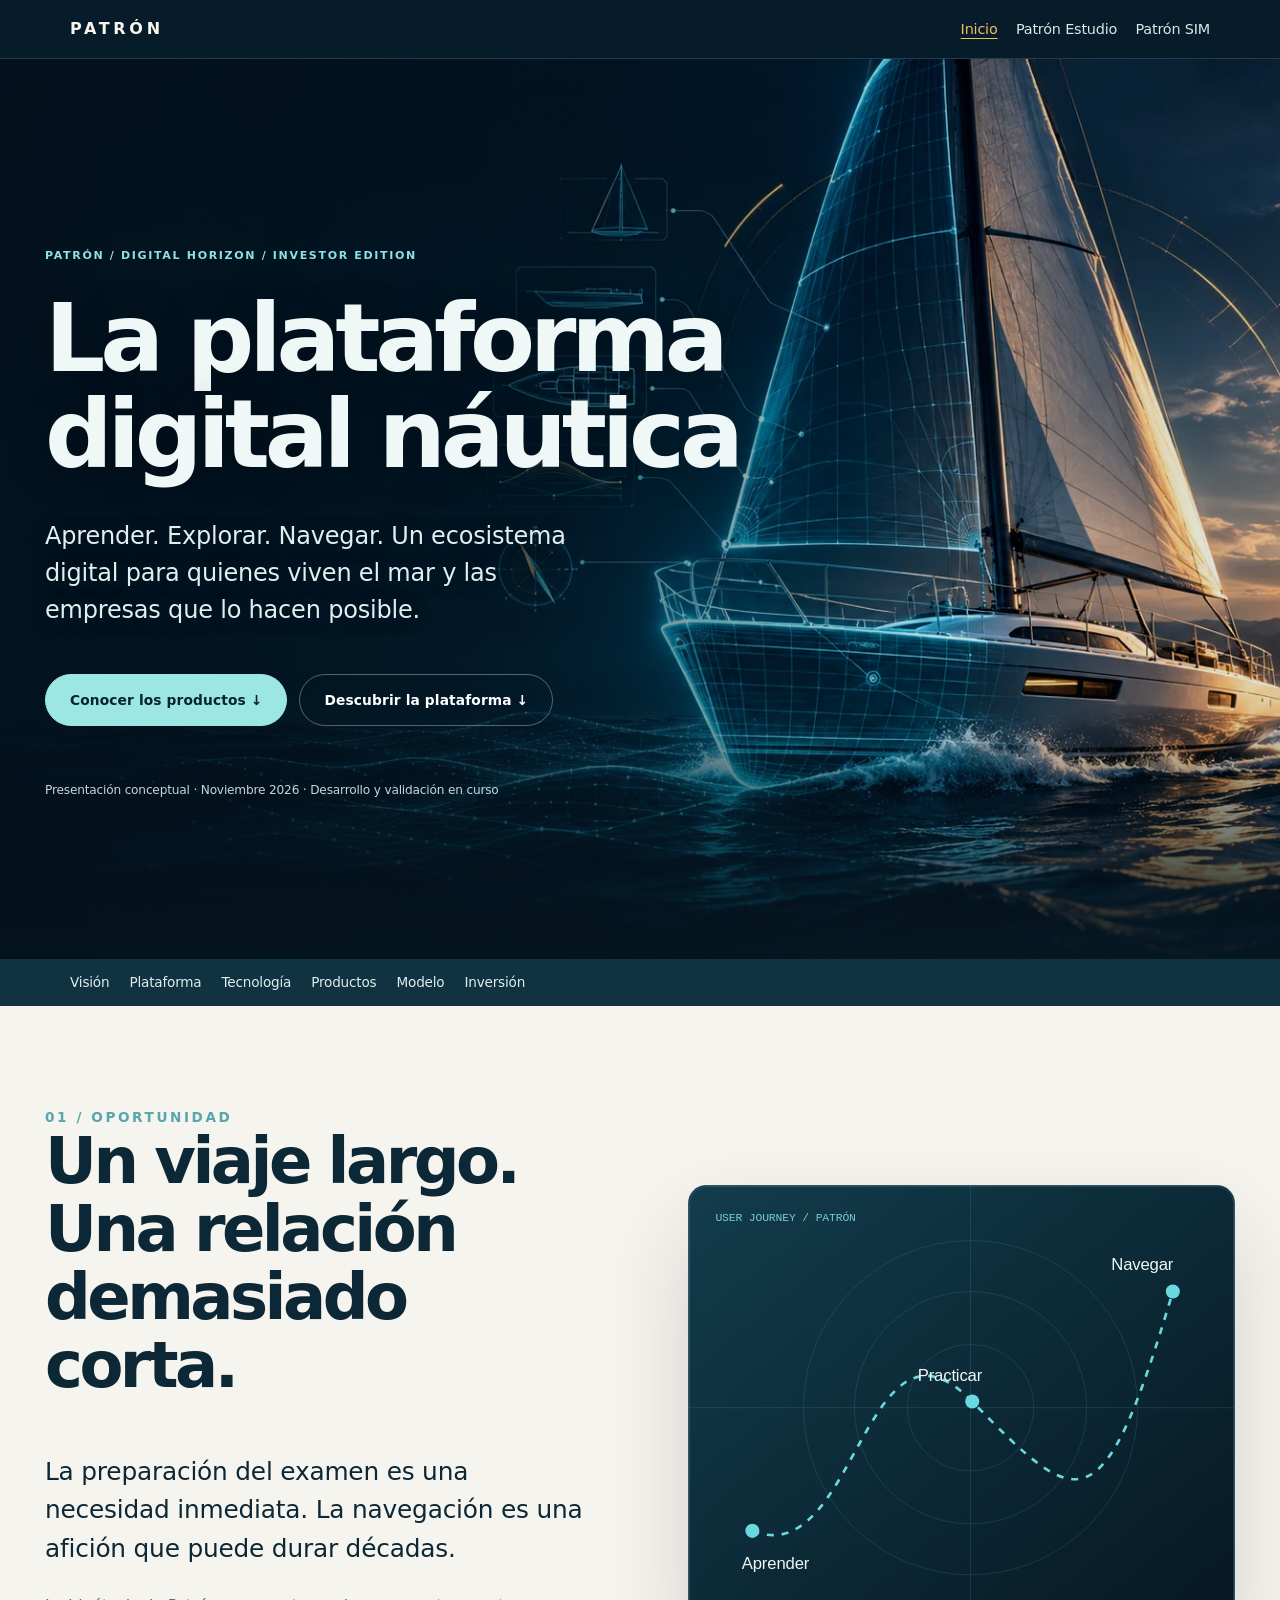
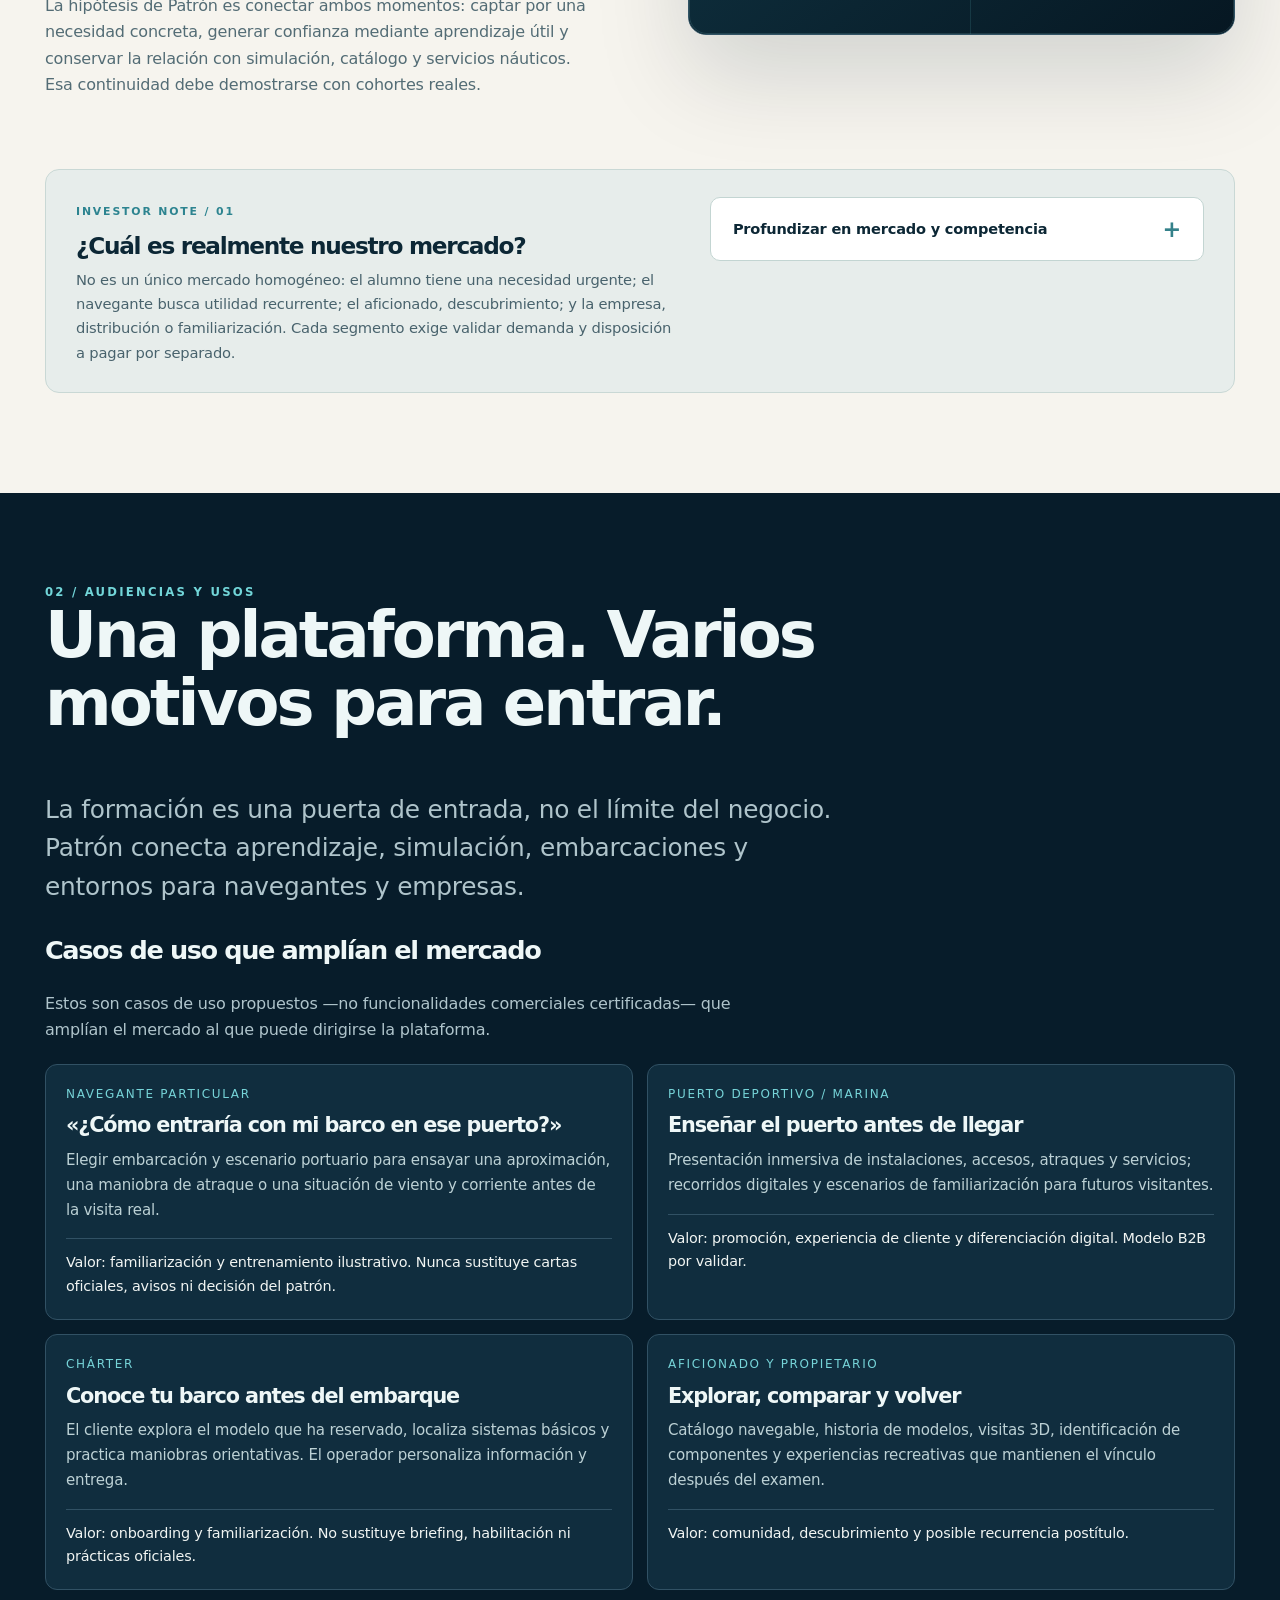
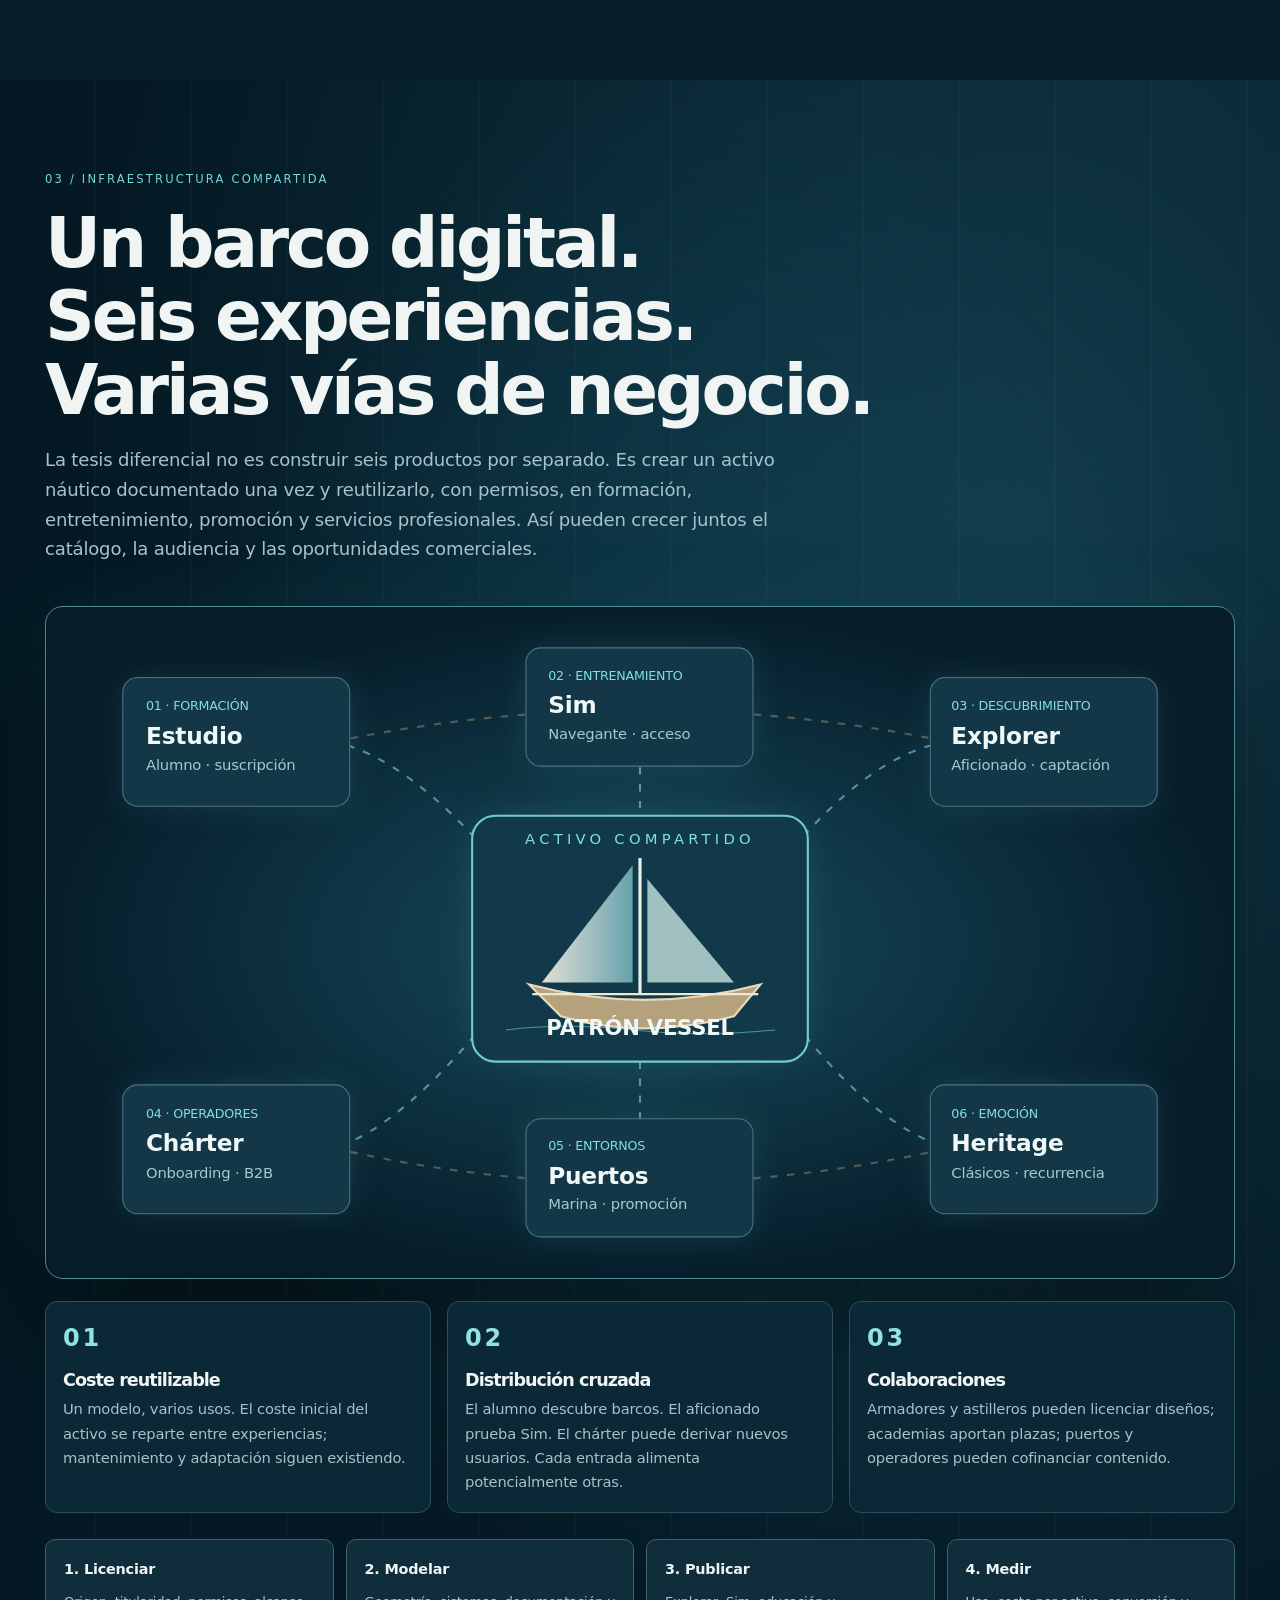
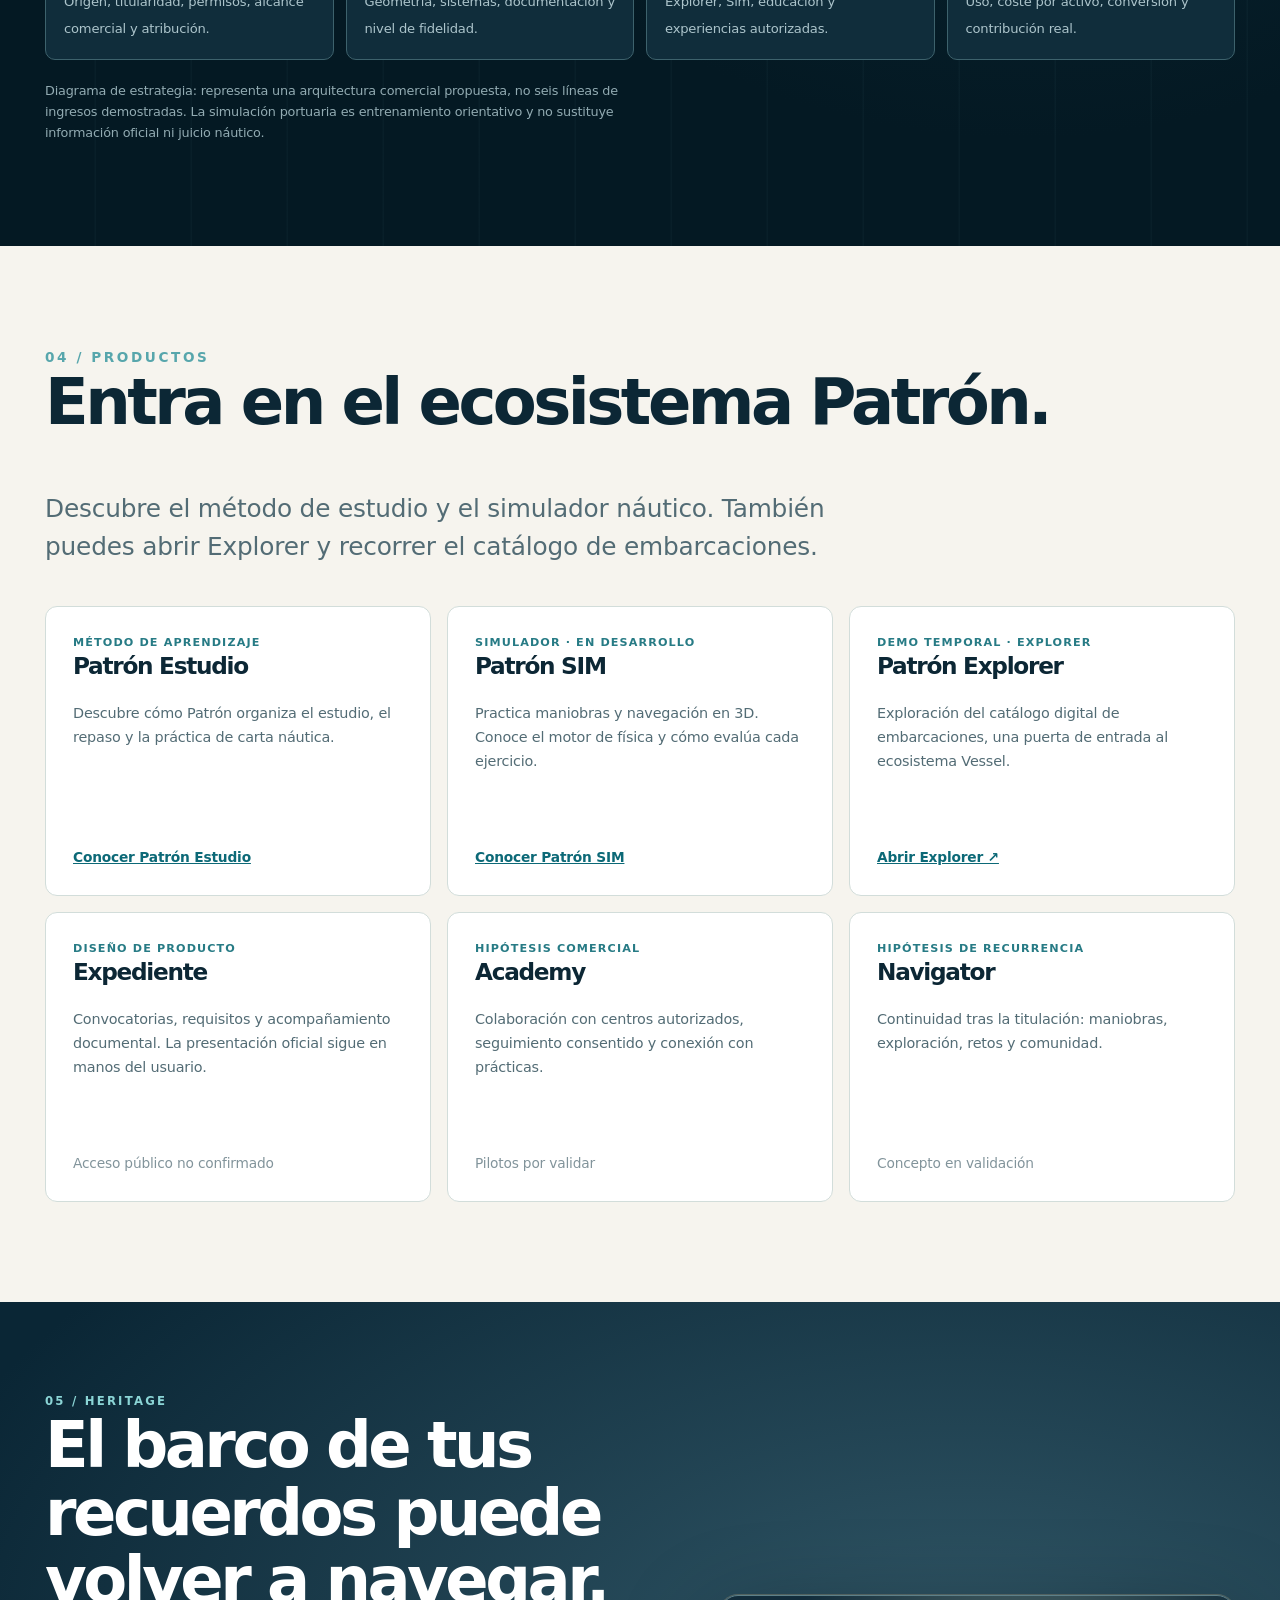
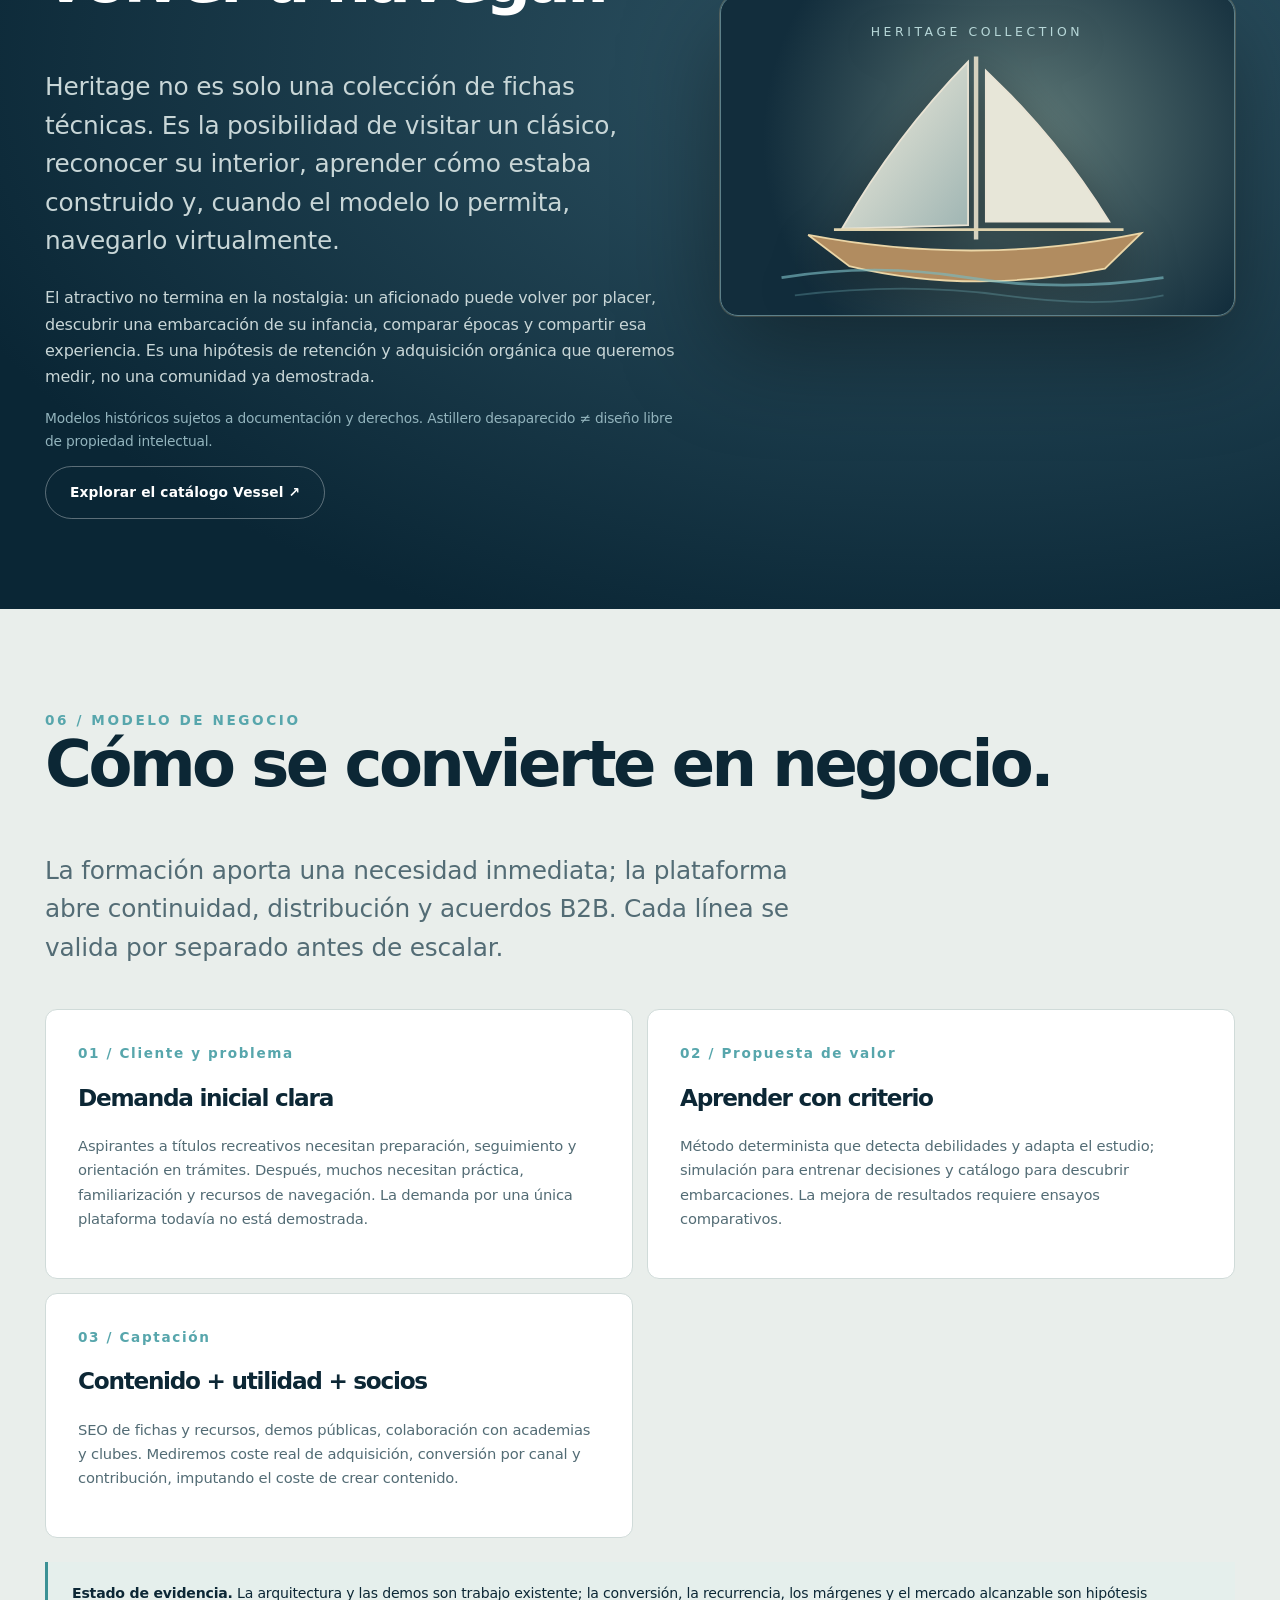
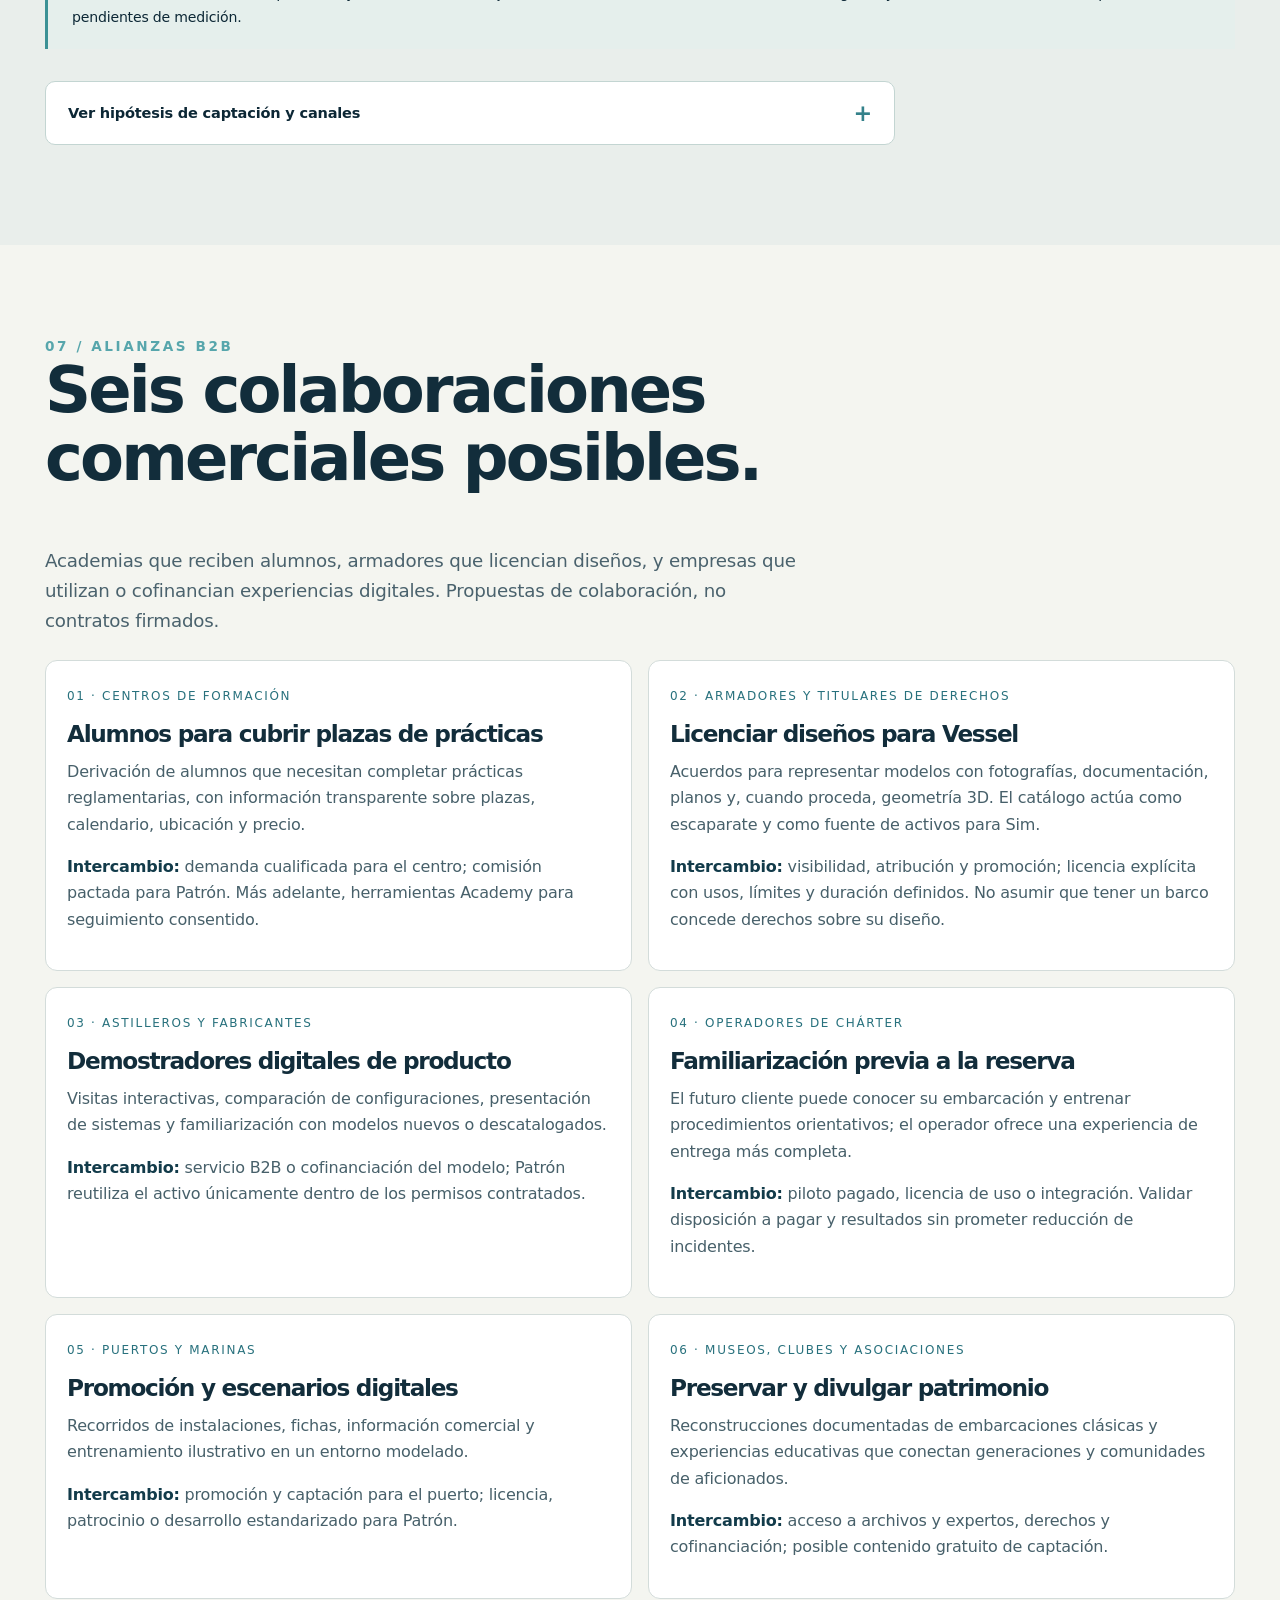
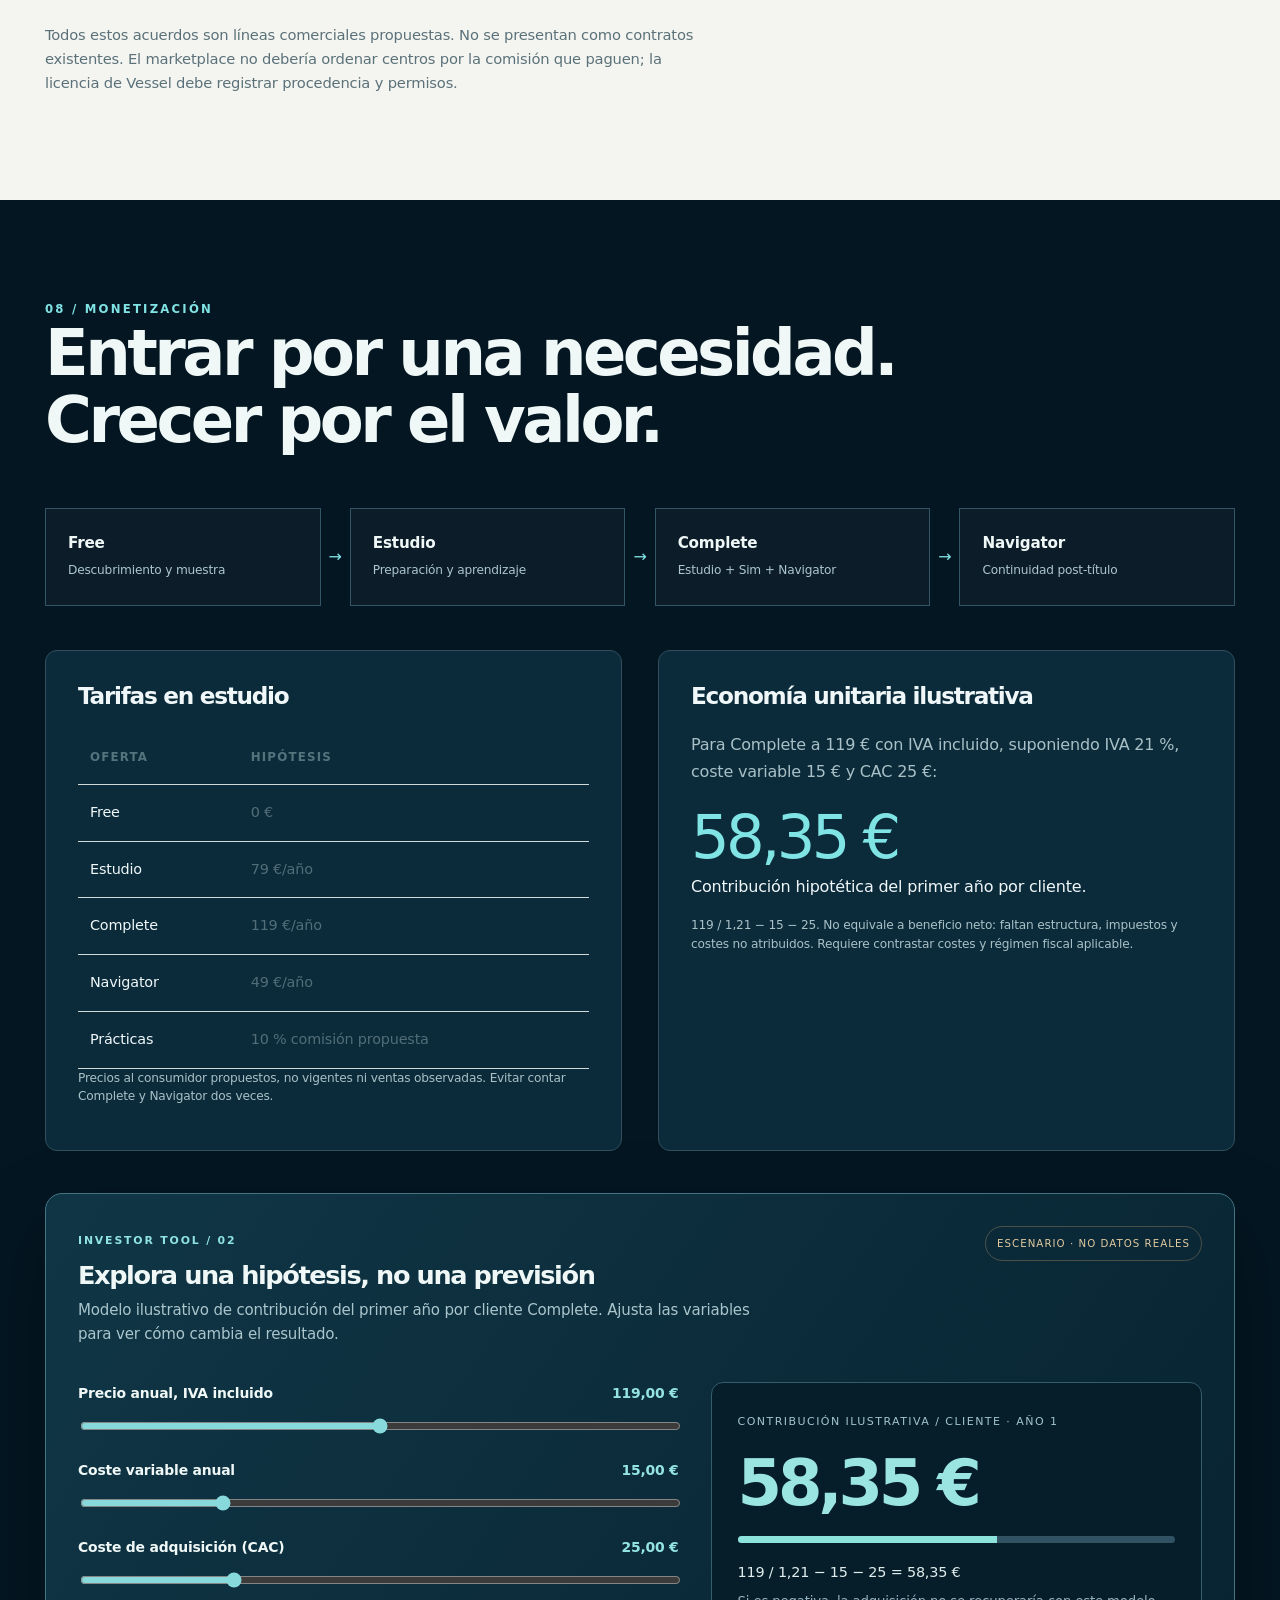
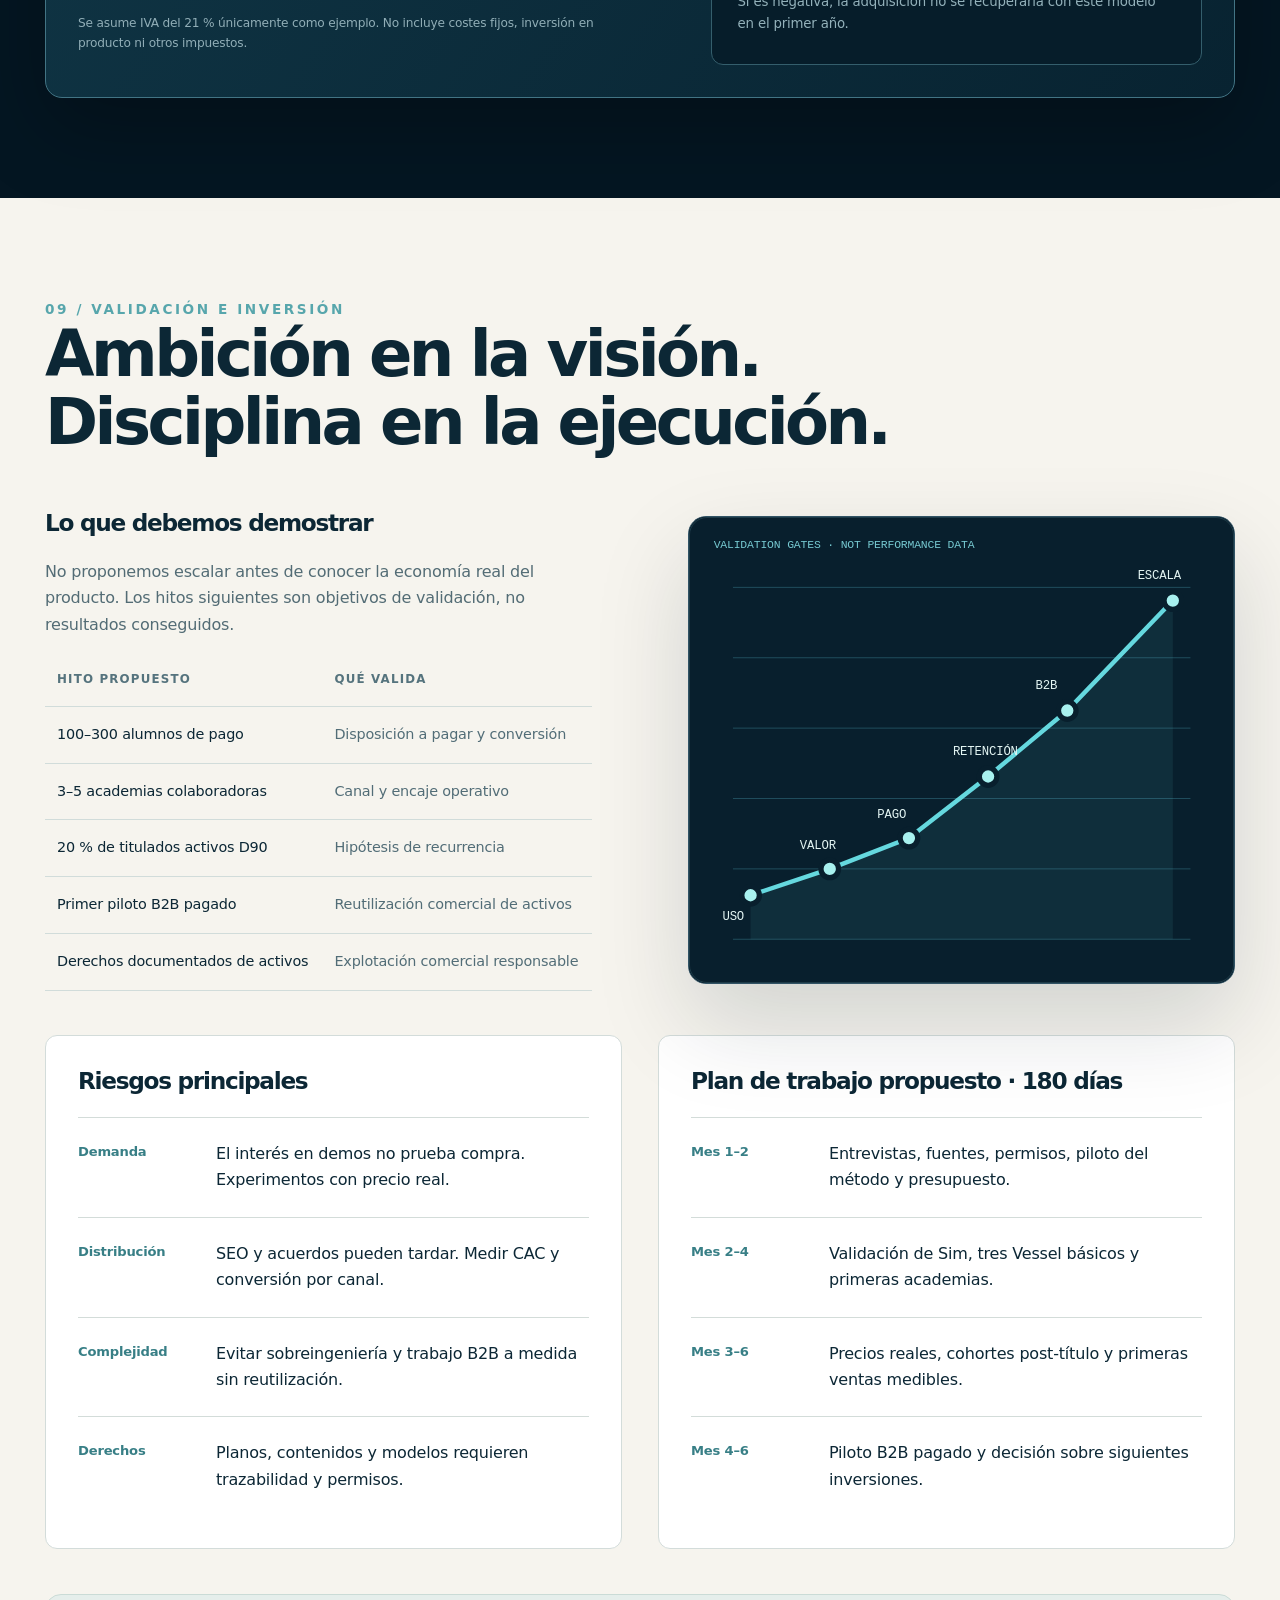
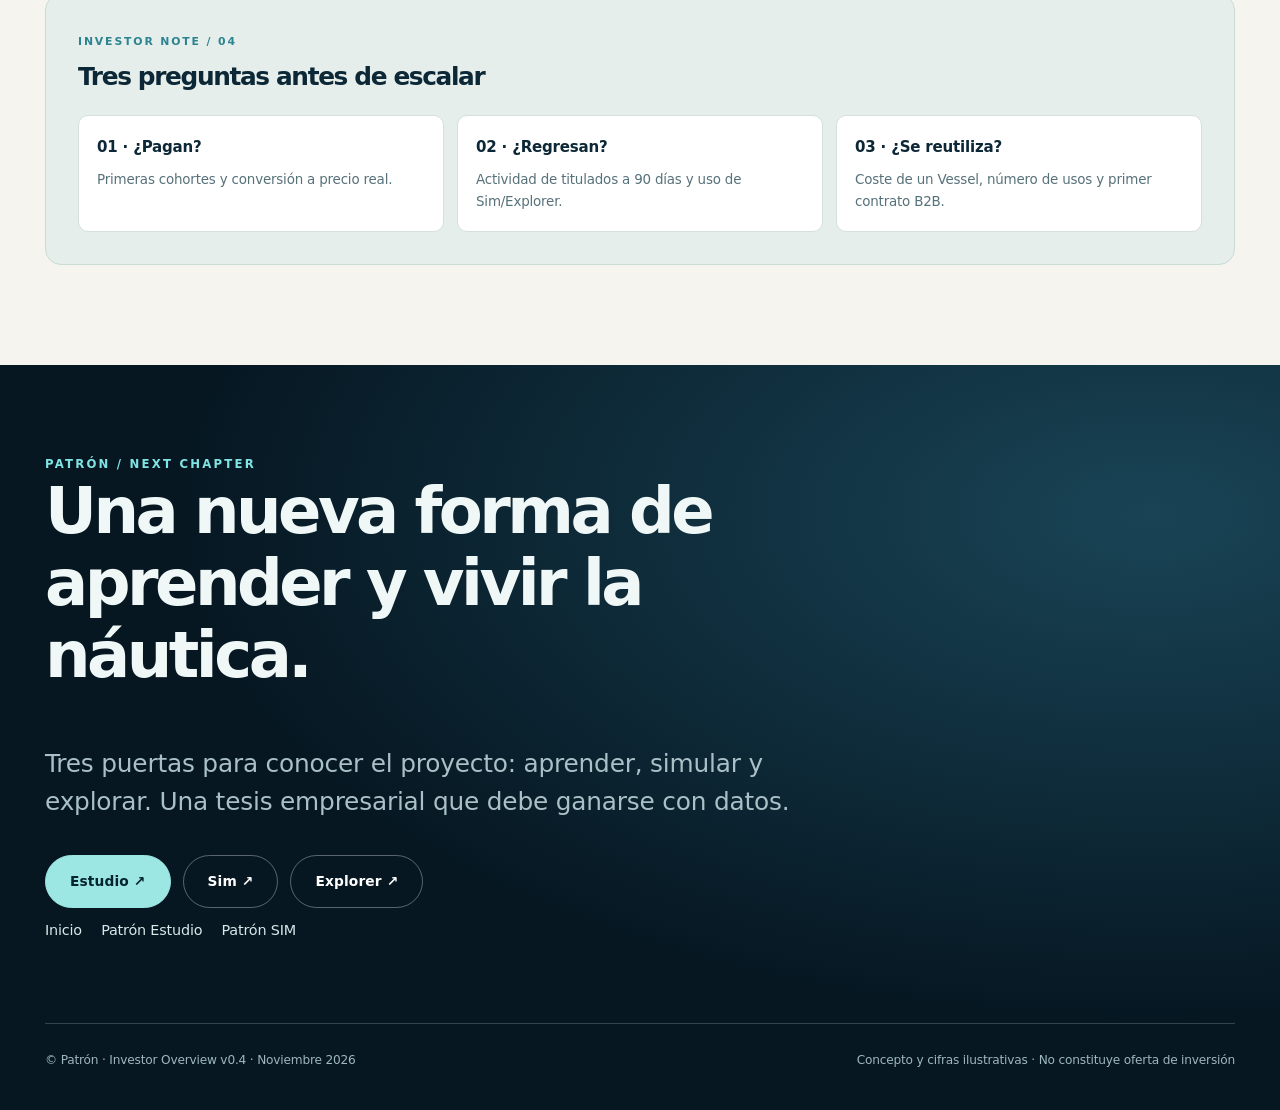
==== commit 92812aa1: "feat(web): conectar inicio, Patrón Estudio y Patrón SIM" ====
--- a/index.html
+++ b/index.html
@@ -143,9 +143,19 @@
 .digital-horizon-hero .micro{margin-top:25px!important}
 }
 @media(max-width:390px){.digital-horizon-hero{min-height:810px}.digital-horizon-image{height:51%}.digital-horizon-hero .content{margin-top:43vh}}
-</style></head><body>
-<header class="top"><div class="wrap"><a class="logo" href="#inicio">PATRÓN</a><nav><a href="#vision">Visión</a><a href="#plataforma">Plataforma</a><a href="#economia-activos">Tecnología</a><a href="#producto">Demos</a><a href="#negocio">Modelo</a><a href="#inversion">Inversión</a></nav></div></header>
-<main><section class="hero dark digital-horizon-hero" id="inicio"><div aria-hidden="true" class="digital-horizon-image"></div><div class="wrap content"><div class="eyebrow">PATRÓN  /  DIGITAL HORIZON  /  INVESTOR EDITION</div><h1>La plataforma<br/>digital náutica</h1><p class="lead">Aprender. Explorar. Navegar. Un ecosistema digital para quienes viven el mar y las empresas que lo hacen posible.</p><div class="buttons"><a class="btn primary" href="#producto">Explorar las demos ↗</a><a class="btn secondary" href="#plataforma">Descubrir la plataforma ↓</a></div><p class="micro" style="margin-top:55px;color:#a7c4c9">Presentación conceptual · Noviembre 2026 · Desarrollo y validación en curso</p></div></section>
+</style><link rel="stylesheet" href="./assets/site-nav.css">
+</head><body>
+<header class="site-header">
+  <nav class="site-nav" aria-label="Navegación de Patrón">
+    <a class="site-brand" href="./" aria-label="Patrón, inicio">PATRÓN</a>
+    <ul class="site-links">
+      <li><a href="./" aria-current="page">Inicio</a></li>
+      <li><a href="./metodo.html">Patrón Estudio</a></li>
+      <li><a href="./sim.html">Patrón SIM</a></li>
+    </ul>
+  </nav>
+</header>
+<main><section class="hero dark digital-horizon-hero" id="inicio"><div aria-hidden="true" class="digital-horizon-image"></div><div class="wrap content"><div class="eyebrow">PATRÓN  /  DIGITAL HORIZON  /  INVESTOR EDITION</div><h1>La plataforma<br/>digital náutica</h1><p class="lead">Aprender. Explorar. Navegar. Un ecosistema digital para quienes viven el mar y las empresas que lo hacen posible.</p><div class="buttons"><a class="btn primary" href="#producto">Conocer los productos ↓</a><a class="btn secondary" href="#plataforma">Descubrir la plataforma ↓</a></div><p class="micro" style="margin-top:55px;color:#a7c4c9">Presentación conceptual · Noviembre 2026 · Desarrollo y validación en curso</p></div></section><div class="site-section-nav"><nav class="site-section-inner" aria-label="Secciones de inicio"><a href="#vision">Visión</a><a href="#plataforma">Plataforma</a><a href="#economia-activos">Tecnología</a><a href="#producto">Productos</a><a href="#negocio">Modelo</a><a href="#inversion">Inversión</a></nav></div>
 <section class="section" id="vision"><div class="wrap"><div class="split"><div class="reveal"><div class="eyebrow num">01 / Oportunidad</div><h2>Un viaje largo. Una relación demasiado corta.</h2><p class="lead">La preparación del examen es una necesidad inmediata. La navegación es una afición que puede durar décadas.</p><p class="muted">La hipótesis de Patrón es conectar ambos momentos: captar por una necesidad concreta, generar confianza mediante aprendizaje útil y conservar la relación con simulación, catálogo y servicios náuticos. Esa continuidad debe demostrarse con cohortes reales.</p></div><div class="scene reveal"><svg aria-label="Ilustración de la travesía del usuario" role="img" viewbox="0 0 620 510"><defs><lineargradient id="bg" x1="0" x2="1" y1="0" y2="1"><stop stop-color="#133c4c"></stop><stop offset="1" stop-color="#061722"></stop></lineargradient></defs><rect fill="url(#bg)" height="510" width="620"></rect><g fill="none" opacity=".18" stroke="#5fb9c0"><circle cx="320" cy="252" r="190"></circle><circle cx="320" cy="252" r="132"></circle><circle cx="320" cy="252" r="72"></circle><path d="M0 252H620M320 0V510"></path></g><path d="M72 392C190 440 200 120 322 245S470 390 550 120" fill="none" stroke="#69d9df" stroke-dasharray="8 9" stroke-width="3"></path><g fill="#69d9df"><circle cx="72" cy="392" r="8"></circle><circle cx="322" cy="245" r="8"></circle><circle cx="550" cy="120" r="8"></circle></g><g fill="#edf8f6" font-family="sans-serif"><text font-size="19" x="60" y="435">Aprender</text><text font-size="19" x="260" y="222">Practicar</text><text font-size="19" x="480" y="95">Navegar</text></g><text fill="#77cbd0" font-family="monospace" font-size="13" x="30" y="40">USER JOURNEY / PATRÓN</text></svg></div></div><div class="investor-insight"><div><span class="insight-label">INVESTOR NOTE / 01</span><h3>¿Cuál es realmente nuestro mercado?</h3><p>No es un único mercado homogéneo: el alumno tiene una necesidad urgente; el navegante busca utilidad recurrente; el aficionado, descubrimiento; y la empresa, distribución o familiarización. Cada segmento exige validar demanda y disposición a pagar por separado.</p></div><details class="progressive"><summary>Profundizar en mercado y competencia <span>+</span></summary><div class="detail-body"><p><b>Mercado accesible inicial:</b> preparación de titulaciones recreativas en España y colaboración con centros autorizados. <b>Expansión:</b> simulación, catálogo y casos B2B, sin asumir que todos los navegantes son clientes potenciales.</p><p><b>Competidores y sustitutos:</b> academias presenciales y online, simuladores náuticos, directorios de embarcaciones y servicios para marinas. La diferenciación propuesta es conectar formación, activos digitales y usos comerciales en una experiencia común.</p><p><b>Evidencia pendiente:</b> tamaño de mercado verificable por segmento, conversiones por canal y entrevistas de compra. No publicamos TAM ni cuotas sin fuentes auditadas.</p></div></details></div></div></section><section class="platform-expansion" id="plataforma"><div class="wrap">
 <div class="eyebrow">02 / Audiencias y usos</div>
 <h2>Una plataforma. Varios motivos para entrar.</h2>
@@ -224,7 +234,7 @@
 <div><b>4. Medir</b><span>Uso, coste por activo, conversión y contribución real.</span></div>
 </div>
 <p class="asset-disclaimer">Diagrama de estrategia: representa una arquitectura comercial propuesta, no seis líneas de ingresos demostradas. La simulación portuaria es entrenamiento orientativo y no sustituye información oficial ni juicio náutico.</p>
-</div></section><section class="section" id="producto"><div class="wrap"><div class="eyebrow num">04 / Demos</div><h2>No solo una visión.<br/>También algo que probar.</h2><p class="lead muted">Los accesos siguientes llevan a prototipos y entornos temporales. Cada uno se presenta con su madurez real, sin confundir demostración técnica con producto comercial validado.</p><div class="products"><article class="product"><div class="tag">Demo pública · V1</div><h3>Patrón Estudio</h3><p>Maqueta del método de aprendizaje, preparación y seguimiento del estudiante.</p><a href="https://antoniofcano.github.io/mis-cosas/nautica/#/bienvenida" rel="noopener noreferrer" target="_blank">Probar Estudio ↗</a></article><article class="product"><div class="tag">Demo temporal · En desarrollo</div><h3>Patrón Sim</h3><p>Entorno de simulación náutica. Validación pedagógica y física todavía necesaria.</p><a href="https://patron-sim-app--prueba-pfy58exs.web.app/" rel="noopener noreferrer" target="_blank">Explorar Sim ↗</a></article><article class="product"><div class="tag">Demo temporal · Explorer</div><h3>Patrón Explorer</h3><p>Exploración del catálogo digital de embarcaciones, una puerta de entrada al ecosistema Vessel.</p><a href="https://patron-explorer-public-ithenqlova-no.a.run.app/#fleet" rel="noopener noreferrer" target="_blank">Abrir Explorer ↗</a></article><article class="product"><div class="tag">Diseño de producto</div><h3>Expediente</h3><p>Convocatorias, requisitos y acompañamiento documental. La presentación oficial sigue en manos del usuario.</p><span class="disabled">Acceso público no confirmado</span></article><article class="product"><div class="tag">Hipótesis comercial</div><h3>Academy</h3><p>Colaboración con centros autorizados, seguimiento consentido y conexión con prácticas.</p><span class="disabled">Pilotos por validar</span></article><article class="product"><div class="tag">Hipótesis de recurrencia</div><h3>Navigator</h3><p>Continuidad tras la titulación: maniobras, exploración, retos y comunidad.</p><span class="disabled">Concepto en validación</span></article></div></div></section><section class="heritage" id="heritage"><div class="wrap heritage-grid">
+</div></section><section class="section" id="producto"><div class="wrap"><div class="eyebrow num">04 / Productos</div><h2>Entra en el ecosistema Patrón.</h2><p class="lead muted">Descubre el método de estudio y el simulador náutico. También puedes abrir Explorer y recorrer el catálogo de embarcaciones.</p><div class="products"><article class="product"><div class="tag">Método de aprendizaje</div><h3>Patrón Estudio</h3><p>Descubre cómo Patrón organiza el estudio, el repaso y la práctica de carta náutica.</p><a href="./metodo.html">Conocer Patrón Estudio</a></article><article class="product"><div class="tag">Simulador · En desarrollo</div><h3>Patrón SIM</h3><p>Practica maniobras y navegación en 3D. Conoce el motor de física y cómo evalúa cada ejercicio.</p><a href="./sim.html">Conocer Patrón SIM</a></article><article class="product"><div class="tag">Demo temporal · Explorer</div><h3>Patrón Explorer</h3><p>Exploración del catálogo digital de embarcaciones, una puerta de entrada al ecosistema Vessel.</p><a href="https://patron-explorer-public-ithenqlova-no.a.run.app/#fleet" rel="noopener noreferrer" target="_blank">Abrir Explorer ↗</a></article><article class="product"><div class="tag">Diseño de producto</div><h3>Expediente</h3><p>Convocatorias, requisitos y acompañamiento documental. La presentación oficial sigue en manos del usuario.</p><span class="disabled">Acceso público no confirmado</span></article><article class="product"><div class="tag">Hipótesis comercial</div><h3>Academy</h3><p>Colaboración con centros autorizados, seguimiento consentido y conexión con prácticas.</p><span class="disabled">Pilotos por validar</span></article><article class="product"><div class="tag">Hipótesis de recurrencia</div><h3>Navigator</h3><p>Continuidad tras la titulación: maniobras, exploración, retos y comunidad.</p><span class="disabled">Concepto en validación</span></article></div></div></section><section class="heritage" id="heritage"><div class="wrap heritage-grid">
 <div><div class="eyebrow" style="color:#8bd5d6">05 / Heritage</div>
 <h2>El barco de tus recuerdos puede volver a navegar.</h2>
 <p class="lead">Heritage no es solo una colección de fichas técnicas. Es la posibilidad de visitar un clásico, reconocer su interior, aprender cómo estaba construido y, cuando el modelo lo permita, navegarlo virtualmente.</p>
@@ -257,7 +267,7 @@
 </div>
 <p style="margin-top:24px;color:#5b7179;font-size:.92rem">Todos estos acuerdos son líneas comerciales propuestas. No se presentan como contratos existentes. El marketplace no debería ordenar centros por la comisión que paguen; la licencia de Vessel debe registrar procedencia y permisos.</p>
 </div></section><section class="section dark"><div class="wrap"><div class="eyebrow" style="color:var(--cyan)">08 / Monetización</div><h2>Entrar por una necesidad.<br/>Crecer por el valor.</h2><div class="flow"><div><b>Free</b><span>Descubrimiento y muestra</span></div><i>→</i><div><b>Estudio</b><span>Preparación y aprendizaje</span></div><i>→</i><div><b>Complete</b><span>Estudio + Sim + Navigator</span></div><i>→</i><div><b>Navigator</b><span>Continuidad post-título</span></div></div><div class="two"><div class="panel darkpanel"><h3>Tarifas en estudio</h3><div class="table-wrap"><table><tr><th>Oferta</th><th>Hipótesis</th></tr><tr><td>Free</td><td>0 €</td></tr><tr><td>Estudio</td><td>79 €/año</td></tr><tr><td>Complete</td><td>119 €/año</td></tr><tr><td>Navigator</td><td>49 €/año</td></tr><tr><td>Prácticas</td><td>10 % comisión propuesta</td></tr></table></div><p class="micro muted">Precios al consumidor propuestos, no vigentes ni ventas observadas. Evitar contar Complete y Navigator dos veces.</p></div><div class="panel darkpanel"><h3>Economía unitaria ilustrativa</h3><p class="muted">Para Complete a 119 € con IVA incluido, suponiendo IVA 21 %, coste variable 15 € y CAC 25 €:</p><div style="font-size:3.8rem;line-height:1.2;letter-spacing:-.06em;color:var(--cyan)">58,35 €</div><p>Contribución hipotética del primer año por cliente.</p><p class="micro muted">119 / 1,21 − 15 − 25. No equivale a beneficio neto: faltan estructura, impuestos y costes no atribuidos. Requiere contrastar costes y régimen fiscal aplicable.</p></div></div><div class="model-lab" id="simulador-economico"><div class="lab-head"><div><span class="insight-label">INVESTOR TOOL / 02</span><h3>Explora una hipótesis, no una previsión</h3><p>Modelo ilustrativo de contribución del primer año por cliente Complete. Ajusta las variables para ver cómo cambia el resultado.</p></div><span class="model-stamp">ESCENARIO · NO DATOS REALES</span></div><div class="lab-grid"><div class="lab-inputs"><label>Precio anual, IVA incluido <output id="priceValue">119 €</output><input id="price" max="179" min="59" step="5" type="range" value="119"/></label><label>Coste variable anual <output id="costValue">15 €</output><input id="cost" max="65" min="0" step="1" type="range" value="15"/></label><label>Coste de adquisición (CAC) <output id="cacValue">25 €</output><input id="cac" max="100" min="0" step="1" type="range" value="25"/></label><p class="lab-note">Se asume IVA del 21 % únicamente como ejemplo. No incluye costes fijos, inversión en producto ni otros impuestos.</p></div><div class="lab-result"><span>CONTRIBUCIÓN ILUSTRATIVA / CLIENTE · AÑO 1</span><strong aria-live="polite" id="contribution">58,35 €</strong><div class="mini-track"><div id="contributionBar"></div></div><p id="formula">119 / 1,21 − 15 − 25 = 58,35 €</p><small>Si es negativa, la adquisición no se recuperaría con este modelo en el primer año.</small></div></div></div></div></section><section class="section" id="inversion"><div class="wrap"><div class="eyebrow num">09 / Validación e inversión</div><h2>Ambición en la visión.<br/>Disciplina en la ejecución.</h2><div class="split"><div><h3>Lo que debemos demostrar</h3><p class="muted">No proponemos escalar antes de conocer la economía real del producto. Los hitos siguientes son objetivos de validación, no resultados conseguidos.</p><div class="table-wrap"><table><tr><th>Hito propuesto</th><th>Qué valida</th></tr><tr><td>100–300 alumnos de pago</td><td>Disposición a pagar y conversión</td></tr><tr><td>3–5 academias colaboradoras</td><td>Canal y encaje operativo</td></tr><tr><td>20 % de titulados activos D90</td><td>Hipótesis de recurrencia</td></tr><tr><td>Primer piloto B2B pagado</td><td>Reutilización comercial de activos</td></tr><tr><td>Derechos documentados de activos</td><td>Explotación comercial responsable</td></tr></table></div></div><div class="scene"><svg aria-label="Visualización de las etapas de validación" role="img" viewbox="0 0 620 530"><rect fill="#081f2d" height="530" width="620"></rect><g stroke="#235363" stroke-width="1"><path d="M50 80H570M50 160H570M50 240H570M50 320H570M50 400H570M50 480H570"></path></g><path d="M70 430L160 400L250 365L340 295L430 220L550 95" fill="none" stroke="#65d8de" stroke-width="5"></path><path d="M70 430L160 400L250 365L340 295L430 220L550 95L550 480L70 480Z" fill="#65d8de" fill-opacity=".08"></path><g fill="#a8f1ef" stroke="#081f2d" stroke-width="6"><circle cx="70" cy="430" r="10"></circle><circle cx="160" cy="400" r="10"></circle><circle cx="250" cy="365" r="10"></circle><circle cx="340" cy="295" r="10"></circle><circle cx="430" cy="220" r="10"></circle><circle cx="550" cy="95" r="10"></circle></g><g fill="#e3f5f3" font-family="monospace" font-size="14"><text x="38" y="458">USO</text><text x="126" y="377">VALOR</text><text x="214" y="342">PAGO</text><text x="300" y="270">RETENCIÓN</text><text x="394" y="195">B2B</text><text x="510" y="70">ESCALA</text></g><text fill="#76c9d1" font-family="monospace" font-size="13" x="28" y="35">VALIDATION GATES · NOT PERFORMANCE DATA</text></svg></div></div><div class="two"><div class="panel"><h3>Riesgos principales</h3><div class="risk"><b>Demanda</b><p>El interés en demos no prueba compra. Experimentos con precio real.</p></div><div class="risk"><b>Distribución</b><p>SEO y acuerdos pueden tardar. Medir CAC y conversión por canal.</p></div><div class="risk"><b>Complejidad</b><p>Evitar sobreingeniería y trabajo B2B a medida sin reutilización.</p></div><div class="risk"><b>Derechos</b><p>Planos, contenidos y modelos requieren trazabilidad y permisos.</p></div></div><div class="panel"><h3>Plan de trabajo propuesto · 180 días</h3><div class="risk"><b>Mes 1–2</b><p>Entrevistas, fuentes, permisos, piloto del método y presupuesto.</p></div><div class="risk"><b>Mes 2–4</b><p>Validación de Sim, tres Vessel básicos y primeras academias.</p></div><div class="risk"><b>Mes 3–6</b><p>Precios reales, cohortes post-título y primeras ventas medibles.</p></div><div class="risk"><b>Mes 4–6</b><p>Piloto B2B pagado y decisión sobre siguientes inversiones.</p></div></div></div><div class="validation-strip"><span class="insight-label">INVESTOR NOTE / 04</span><h3>Tres preguntas antes de escalar</h3><div class="validation-grid"><article><b>01 · ¿Pagan?</b><p>Primeras cohortes y conversión a precio real.</p></article><article><b>02 · ¿Regresan?</b><p>Actividad de titulados a 90 días y uso de Sim/Explorer.</p></article><article><b>03 · ¿Se reutiliza?</b><p>Coste de un Vessel, número de usos y primer contrato B2B.</p></article></div></div></div></section>
-<footer class="footer dark"><div class="wrap"><div class="eyebrow" style="color:var(--cyan)">PATRÓN / NEXT CHAPTER</div><h2>Una nueva forma de aprender y vivir la náutica.</h2><p class="lead muted">Tres puertas para conocer el proyecto: aprender, simular y explorar. Una tesis empresarial que debe ganarse con datos.</p><div class="buttons"><a class="btn primary" href="https://antoniofcano.github.io/mis-cosas/nautica/#/bienvenida" rel="noopener noreferrer" target="_blank">Estudio ↗</a><a class="btn secondary" href="https://patron-sim-app--prueba-pfy58exs.web.app/" rel="noopener noreferrer" target="_blank">Sim ↗</a><a class="btn secondary" href="https://patron-explorer-public-ithenqlova-no.a.run.app/#fleet" rel="noopener noreferrer" target="_blank">Explorer ↗</a></div><div class="bottom"><span>© Patrón · Investor Overview v0.4 · Noviembre 2026</span><span>Concepto y cifras ilustrativas · No constituye oferta de inversión</span></div></div></footer></main><script>if('IntersectionObserver' in window){const io=new IntersectionObserver(e=>e.forEach(x=>{if(x.isIntersecting){x.target.classList.add('visible');io.unobserve(x.target)}}),{threshold:.12});document.querySelectorAll('.reveal').forEach(e=>io.observe(e))}else{document.querySelectorAll('.reveal').forEach(e=>e.classList.add('visible'))}</script><script>
+<footer class="footer dark"><div class="wrap"><div class="eyebrow" style="color:var(--cyan)">PATRÓN / NEXT CHAPTER</div><h2>Una nueva forma de aprender y vivir la náutica.</h2><p class="lead muted">Tres puertas para conocer el proyecto: aprender, simular y explorar. Una tesis empresarial que debe ganarse con datos.</p><div class="buttons"><a class="btn primary" href="https://antoniofcano.github.io/mis-cosas/nautica/#/bienvenida" rel="noopener noreferrer" target="_blank">Estudio ↗</a><a class="btn secondary" href="./sim.html">Sim ↗</a><a class="btn secondary" href="https://patron-explorer-public-ithenqlova-no.a.run.app/#fleet" rel="noopener noreferrer" target="_blank">Explorer ↗</a></div><nav class="site-footer-links" aria-label="Seguir explorando Patrón"><a href="./">Inicio</a><a href="./metodo.html">Patrón Estudio</a><a href="./sim.html">Patrón SIM</a></nav><div class="bottom"><span>© Patrón · Investor Overview v0.4 · Noviembre 2026</span><span>Concepto y cifras ilustrativas · No constituye oferta de inversión</span></div></div></footer></main><script>if('IntersectionObserver' in window){const io=new IntersectionObserver(e=>e.forEach(x=>{if(x.isIntersecting){x.target.classList.add('visible');io.unobserve(x.target)}}),{threshold:.12});document.querySelectorAll('.reveal').forEach(e=>io.observe(e))}else{document.querySelectorAll('.reveal').forEach(e=>e.classList.add('visible'))}</script><script>
 (function(){
 const ids=['price','cost','cac'];const els=ids.map(id=>document.getElementById(id));if(els.some(x=>!x))return;
 const euro=n=>new Intl.NumberFormat('es-ES',{style:'currency',currency:'EUR'}).format(n);
--- a/assets/site-nav.css
+++ b/assets/site-nav.css
@@ -0,0 +1,13 @@
+.site-header { position:relative; background:#071c2a; color:#f8f5ec; border-bottom:1px solid #ffffff22; }
+.site-header .site-nav { display:flex; align-items:center; justify-content:space-between; flex-wrap:wrap; gap:.65rem 1.25rem; width:min(1140px,calc(100% - 40px)); margin:auto; padding:1rem 0; }
+.site-brand { color:inherit; font-weight:900; letter-spacing:.23em; text-decoration:none; }
+.site-links { display:flex; align-items:center; flex-wrap:wrap; gap:.35rem 1.15rem; list-style:none; padding:0; margin:0; }
+.site-links a, .site-footer-links a { color:#d8e8e9; font-size:.9rem; text-decoration:none; text-underline-offset:.3em; }
+.site-links a[aria-current="page"] { color:#f0bd61; text-decoration:underline; }
+.site-links a:hover, .site-brand:hover, .site-footer-links a:hover { text-decoration:underline; }
+.site-header a:focus-visible, .site-footer-links a:focus-visible, .site-section-nav a:focus-visible { outline:2px solid #79e0dd; outline-offset:4px; }
+.site-footer-links { display:flex; justify-content:flex-start; flex-wrap:wrap; gap:.65rem 1.2rem; padding:.65rem 0; }
+.site-section-nav { background:#103241; color:#e0eeeb; }
+.site-section-nav .site-section-inner { display:flex; flex-wrap:wrap; justify-content:flex-start; gap:.55rem 1.25rem; width:min(1140px,calc(100% - 40px)); margin:auto; padding:.75rem 0; font-size:.85rem; }
+.site-section-inner a { color:inherit; text-decoration:none; }
+.site-section-inner a:hover { text-decoration:underline; }
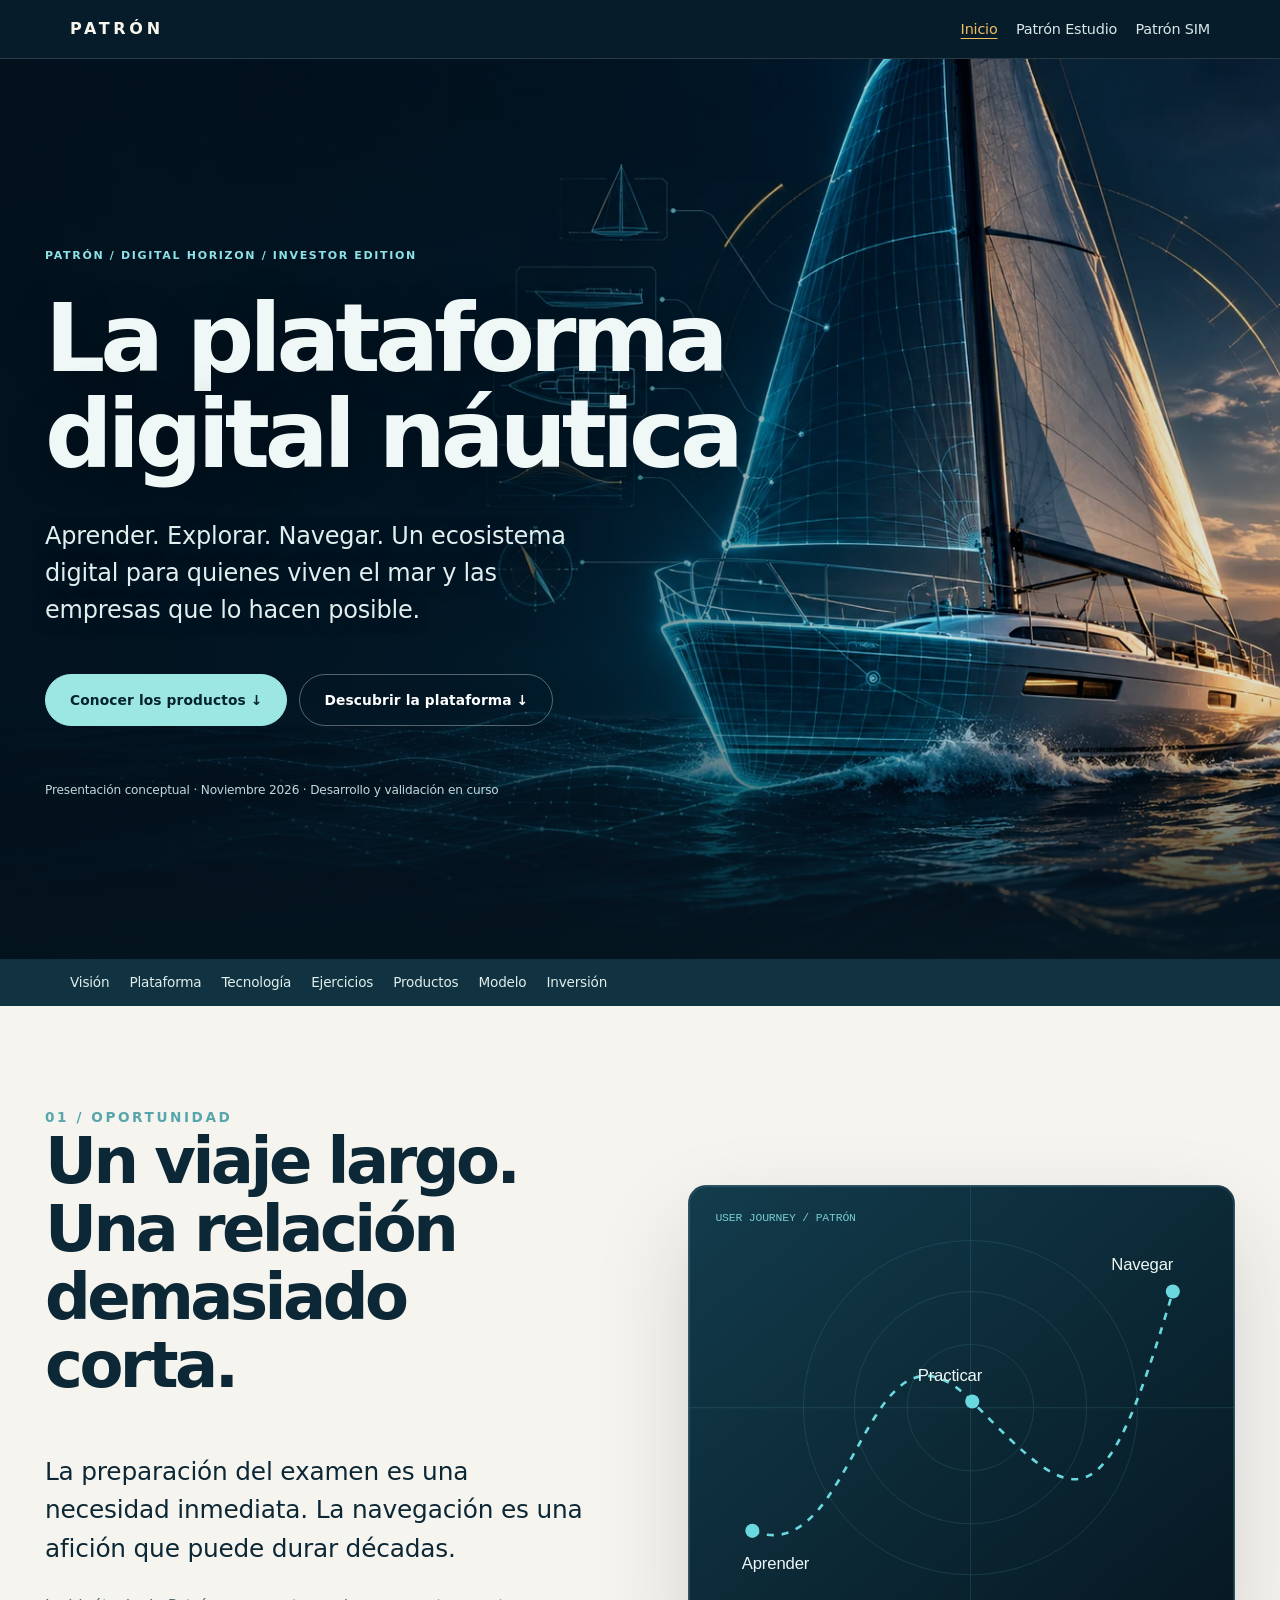
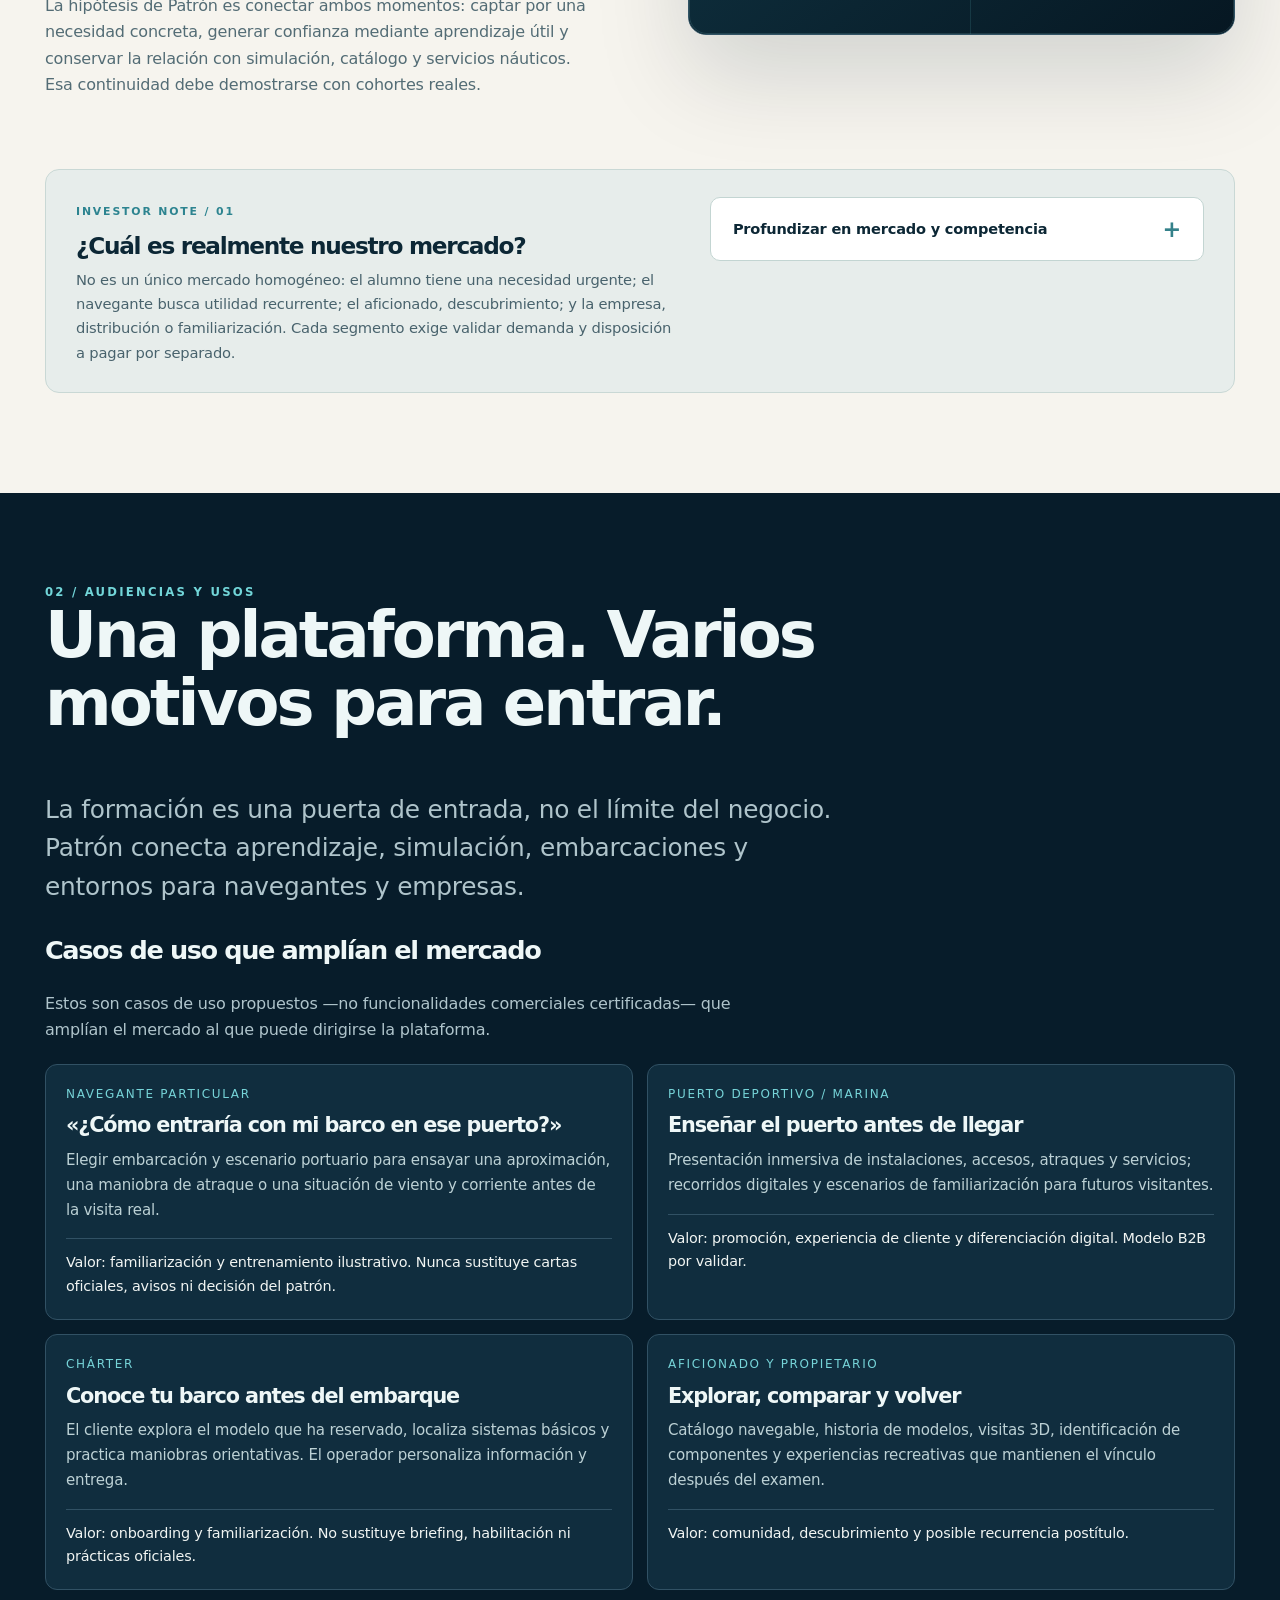
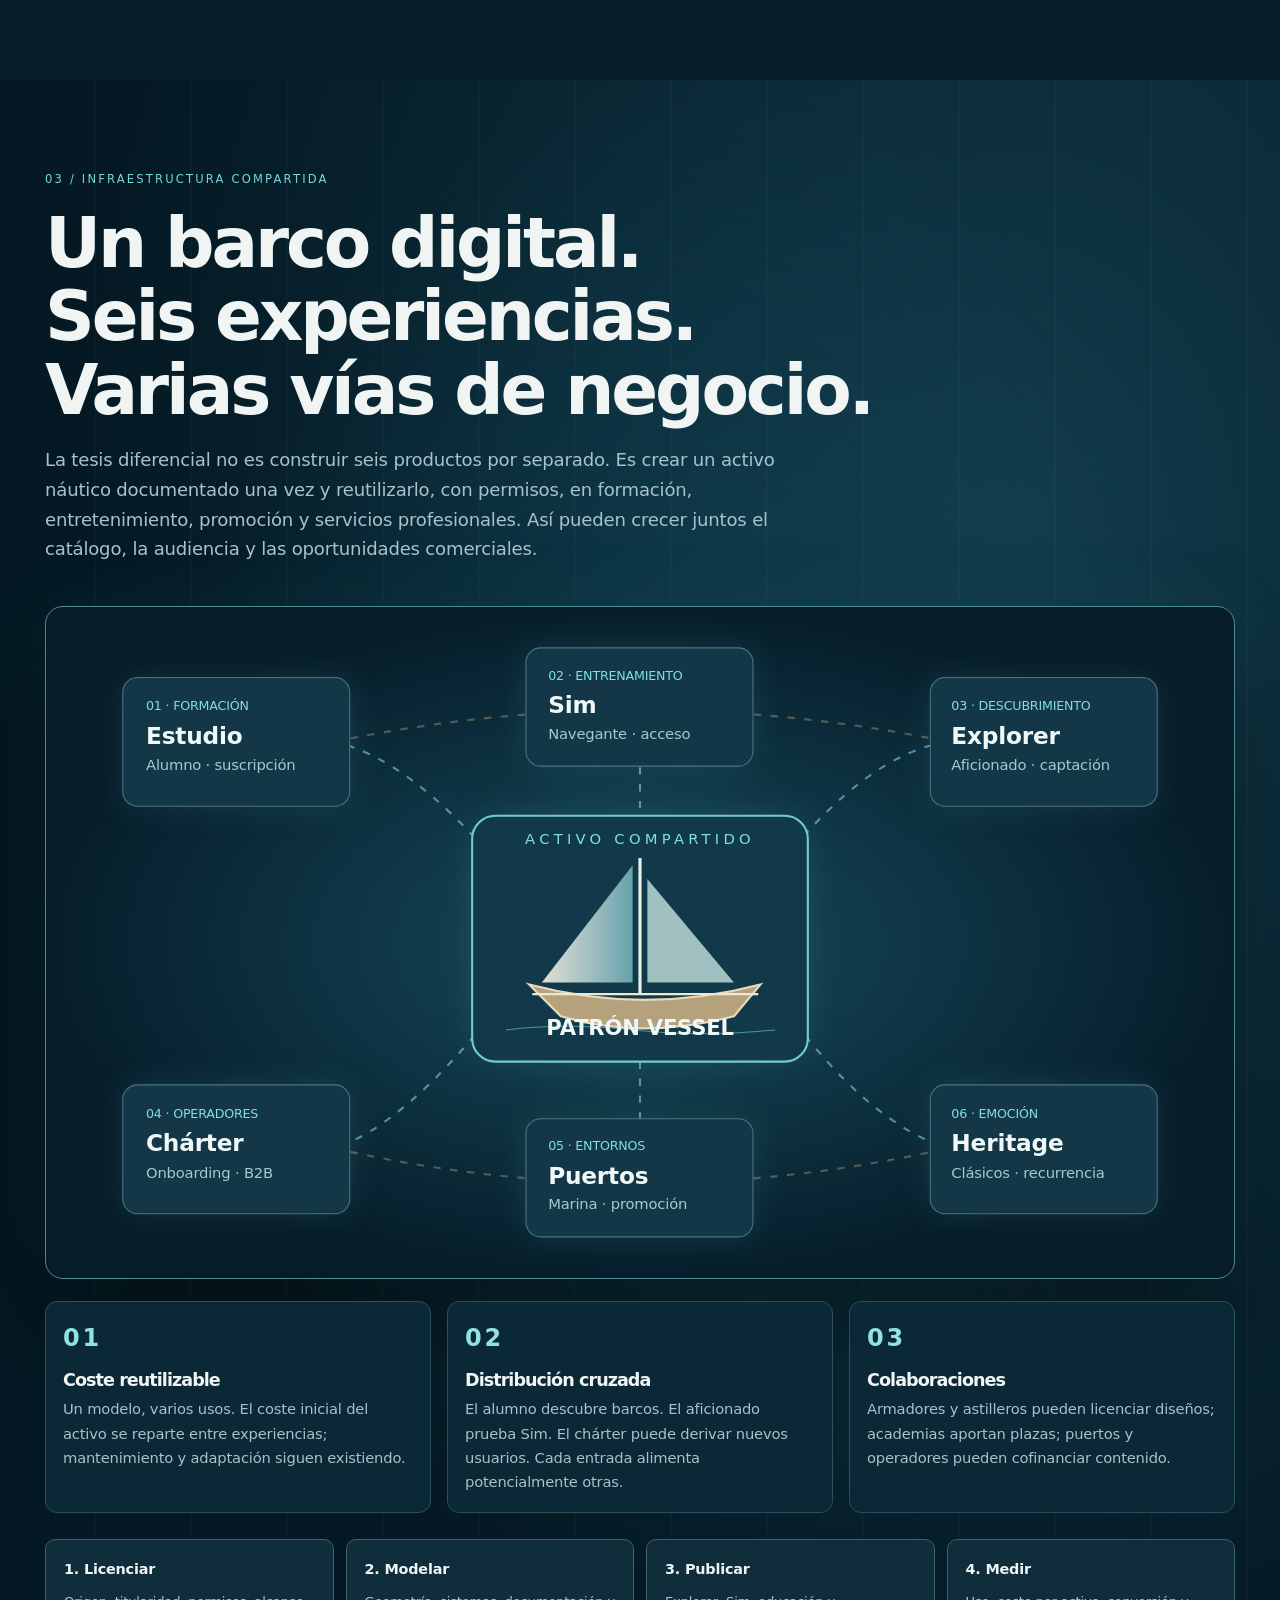
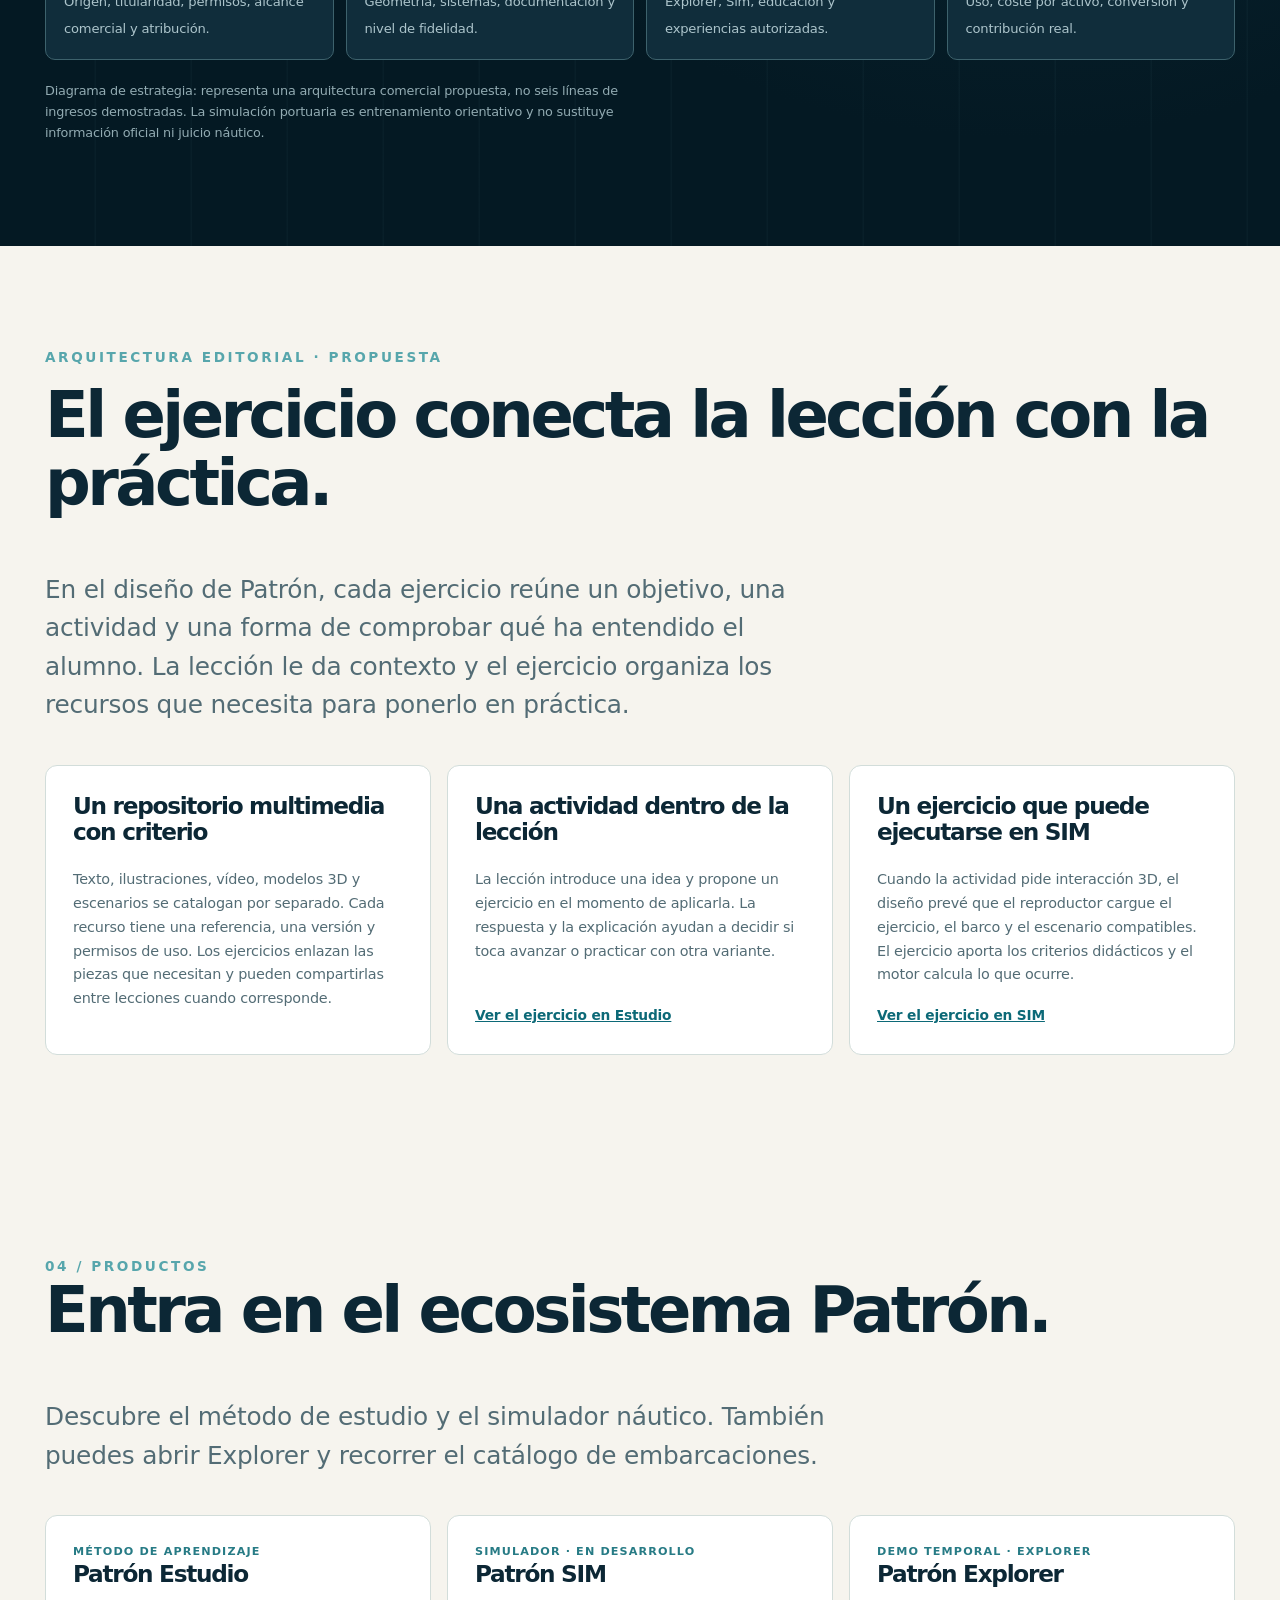
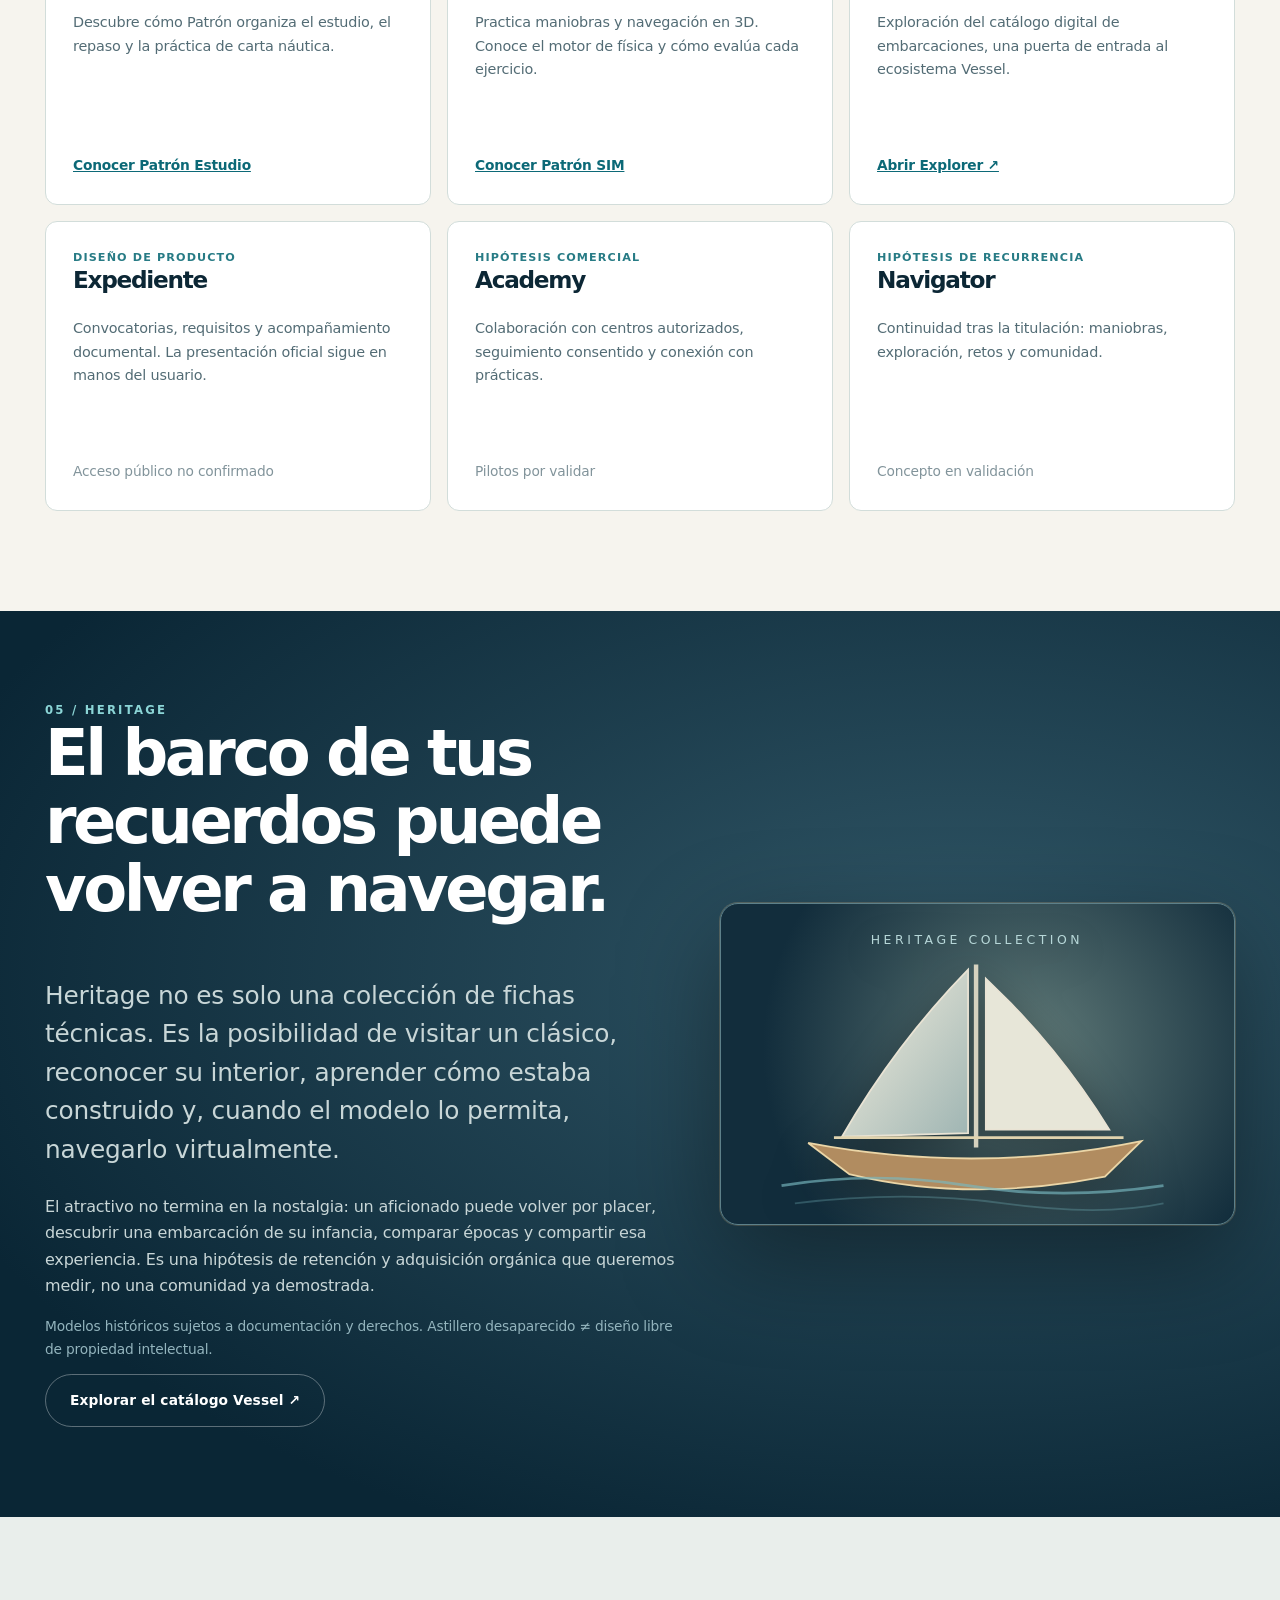
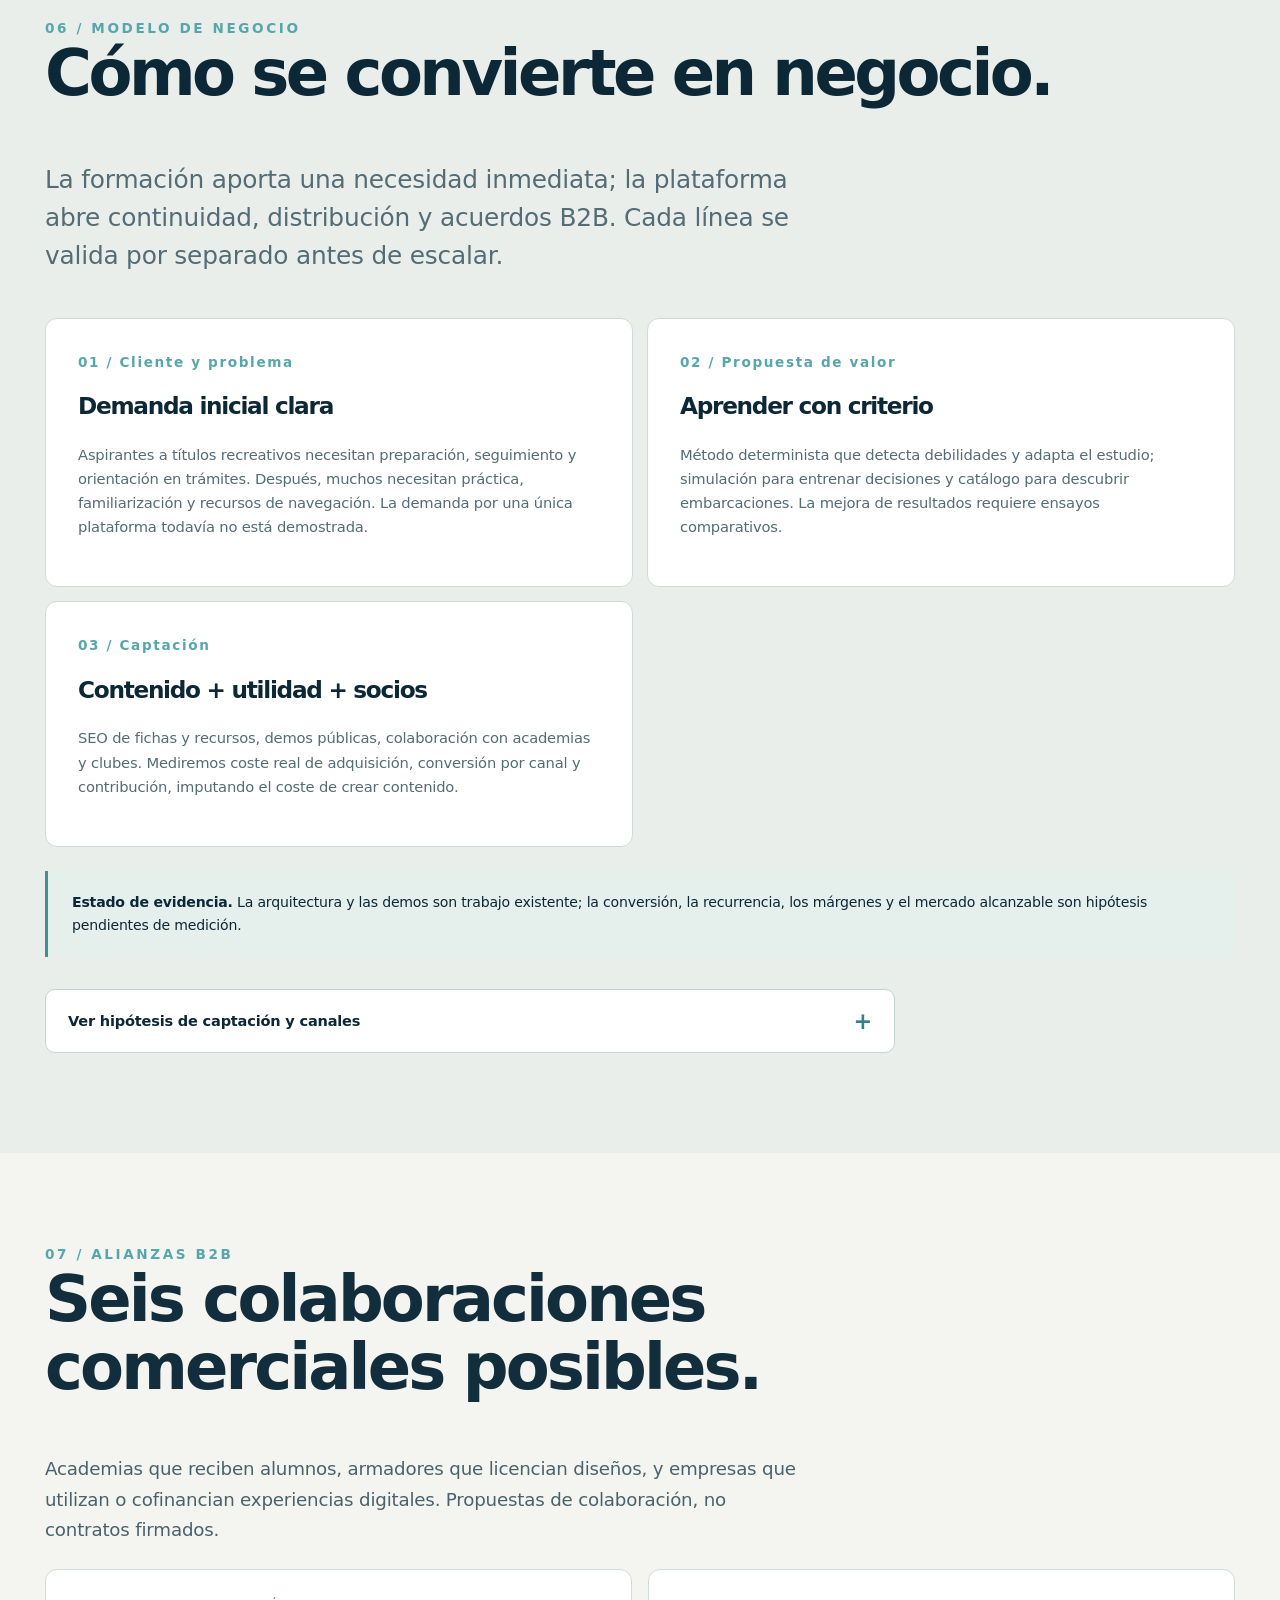
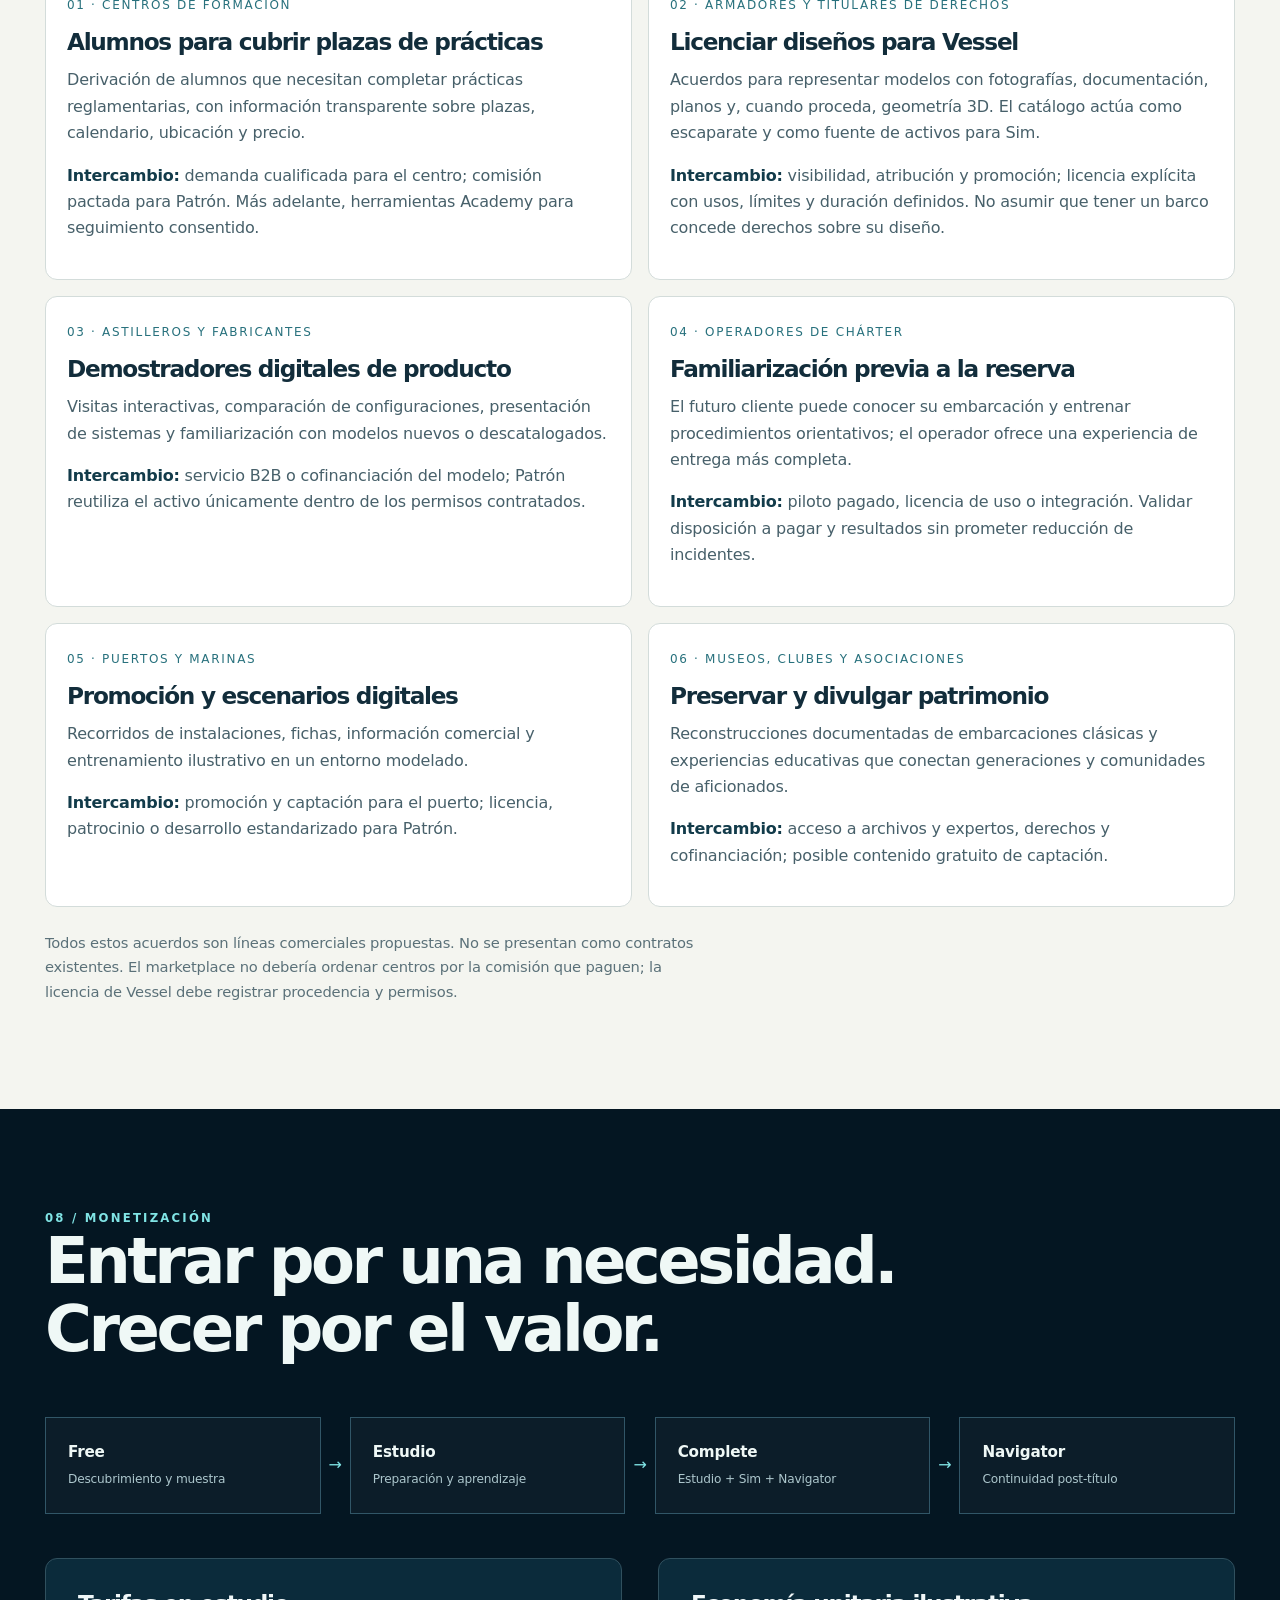
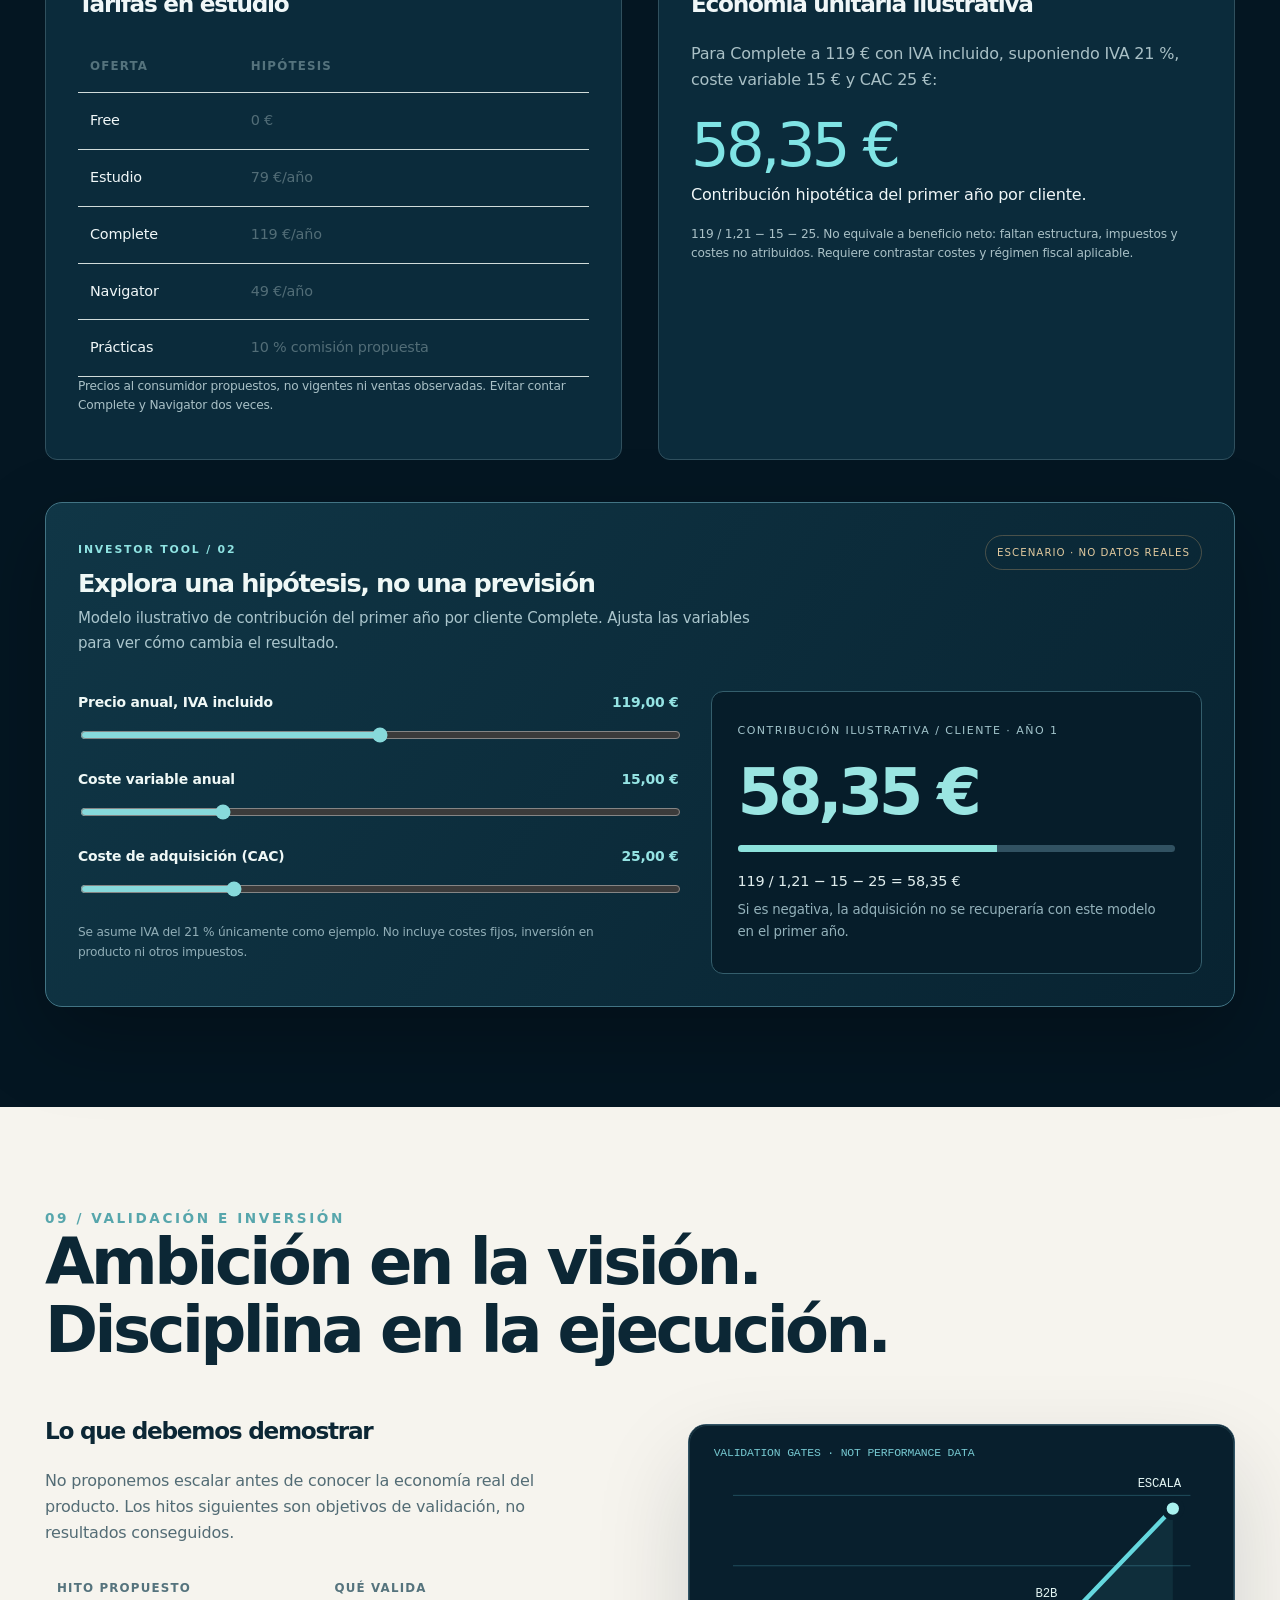
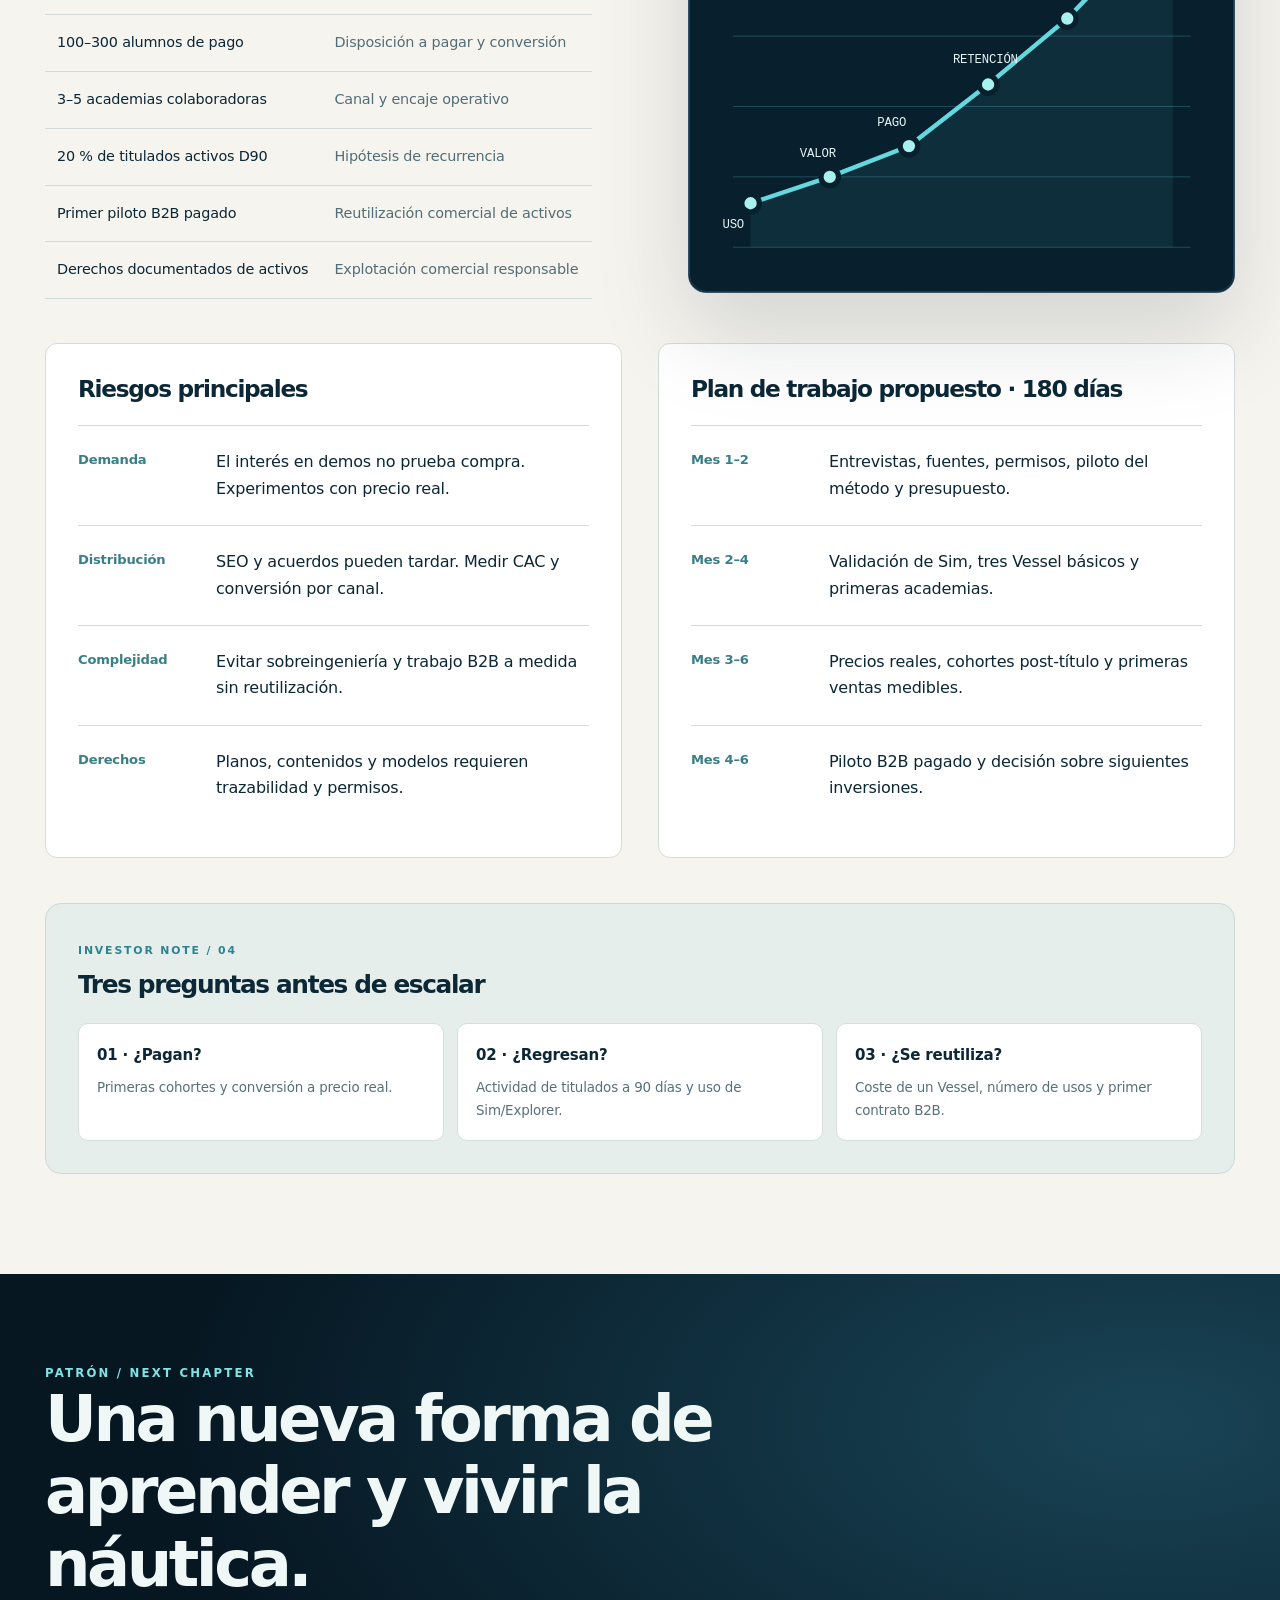
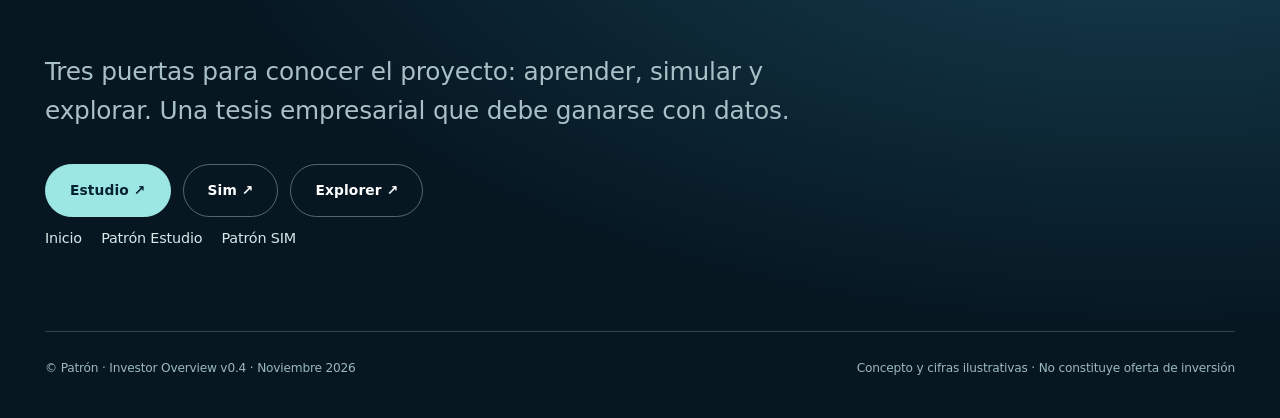
==== commit 7709a65c: "feat(web): conectar los ejercicios con la arquitectura y las lecciones" ====
--- a/index.html
+++ b/index.html
@@ -155,7 +155,7 @@
     </ul>
   </nav>
 </header>
-<main><section class="hero dark digital-horizon-hero" id="inicio"><div aria-hidden="true" class="digital-horizon-image"></div><div class="wrap content"><div class="eyebrow">PATRÓN  /  DIGITAL HORIZON  /  INVESTOR EDITION</div><h1>La plataforma<br/>digital náutica</h1><p class="lead">Aprender. Explorar. Navegar. Un ecosistema digital para quienes viven el mar y las empresas que lo hacen posible.</p><div class="buttons"><a class="btn primary" href="#producto">Conocer los productos ↓</a><a class="btn secondary" href="#plataforma">Descubrir la plataforma ↓</a></div><p class="micro" style="margin-top:55px;color:#a7c4c9">Presentación conceptual · Noviembre 2026 · Desarrollo y validación en curso</p></div></section><div class="site-section-nav"><nav class="site-section-inner" aria-label="Secciones de inicio"><a href="#vision">Visión</a><a href="#plataforma">Plataforma</a><a href="#economia-activos">Tecnología</a><a href="#producto">Productos</a><a href="#negocio">Modelo</a><a href="#inversion">Inversión</a></nav></div>
+<main><section class="hero dark digital-horizon-hero" id="inicio"><div aria-hidden="true" class="digital-horizon-image"></div><div class="wrap content"><div class="eyebrow">PATRÓN  /  DIGITAL HORIZON  /  INVESTOR EDITION</div><h1>La plataforma<br/>digital náutica</h1><p class="lead">Aprender. Explorar. Navegar. Un ecosistema digital para quienes viven el mar y las empresas que lo hacen posible.</p><div class="buttons"><a class="btn primary" href="#producto">Conocer los productos ↓</a><a class="btn secondary" href="#plataforma">Descubrir la plataforma ↓</a></div><p class="micro" style="margin-top:55px;color:#a7c4c9">Presentación conceptual · Noviembre 2026 · Desarrollo y validación en curso</p></div></section><div class="site-section-nav"><nav class="site-section-inner" aria-label="Secciones de inicio"><a href="#vision">Visión</a><a href="#plataforma">Plataforma</a><a href="#economia-activos">Tecnología</a><a href="#arquitectura-ejercicios">Ejercicios</a><a href="#producto">Productos</a><a href="#negocio">Modelo</a><a href="#inversion">Inversión</a></nav></div>
 <section class="section" id="vision"><div class="wrap"><div class="split"><div class="reveal"><div class="eyebrow num">01 / Oportunidad</div><h2>Un viaje largo. Una relación demasiado corta.</h2><p class="lead">La preparación del examen es una necesidad inmediata. La navegación es una afición que puede durar décadas.</p><p class="muted">La hipótesis de Patrón es conectar ambos momentos: captar por una necesidad concreta, generar confianza mediante aprendizaje útil y conservar la relación con simulación, catálogo y servicios náuticos. Esa continuidad debe demostrarse con cohortes reales.</p></div><div class="scene reveal"><svg aria-label="Ilustración de la travesía del usuario" role="img" viewbox="0 0 620 510"><defs><lineargradient id="bg" x1="0" x2="1" y1="0" y2="1"><stop stop-color="#133c4c"></stop><stop offset="1" stop-color="#061722"></stop></lineargradient></defs><rect fill="url(#bg)" height="510" width="620"></rect><g fill="none" opacity=".18" stroke="#5fb9c0"><circle cx="320" cy="252" r="190"></circle><circle cx="320" cy="252" r="132"></circle><circle cx="320" cy="252" r="72"></circle><path d="M0 252H620M320 0V510"></path></g><path d="M72 392C190 440 200 120 322 245S470 390 550 120" fill="none" stroke="#69d9df" stroke-dasharray="8 9" stroke-width="3"></path><g fill="#69d9df"><circle cx="72" cy="392" r="8"></circle><circle cx="322" cy="245" r="8"></circle><circle cx="550" cy="120" r="8"></circle></g><g fill="#edf8f6" font-family="sans-serif"><text font-size="19" x="60" y="435">Aprender</text><text font-size="19" x="260" y="222">Practicar</text><text font-size="19" x="480" y="95">Navegar</text></g><text fill="#77cbd0" font-family="monospace" font-size="13" x="30" y="40">USER JOURNEY / PATRÓN</text></svg></div></div><div class="investor-insight"><div><span class="insight-label">INVESTOR NOTE / 01</span><h3>¿Cuál es realmente nuestro mercado?</h3><p>No es un único mercado homogéneo: el alumno tiene una necesidad urgente; el navegante busca utilidad recurrente; el aficionado, descubrimiento; y la empresa, distribución o familiarización. Cada segmento exige validar demanda y disposición a pagar por separado.</p></div><details class="progressive"><summary>Profundizar en mercado y competencia <span>+</span></summary><div class="detail-body"><p><b>Mercado accesible inicial:</b> preparación de titulaciones recreativas en España y colaboración con centros autorizados. <b>Expansión:</b> simulación, catálogo y casos B2B, sin asumir que todos los navegantes son clientes potenciales.</p><p><b>Competidores y sustitutos:</b> academias presenciales y online, simuladores náuticos, directorios de embarcaciones y servicios para marinas. La diferenciación propuesta es conectar formación, activos digitales y usos comerciales en una experiencia común.</p><p><b>Evidencia pendiente:</b> tamaño de mercado verificable por segmento, conversiones por canal y entrevistas de compra. No publicamos TAM ni cuotas sin fuentes auditadas.</p></div></details></div></div></section><section class="platform-expansion" id="plataforma"><div class="wrap">
 <div class="eyebrow">02 / Audiencias y usos</div>
 <h2>Una plataforma. Varios motivos para entrar.</h2>
@@ -234,7 +234,15 @@
 <div><b>4. Medir</b><span>Uso, coste por activo, conversión y contribución real.</span></div>
 </div>
 <p class="asset-disclaimer">Diagrama de estrategia: representa una arquitectura comercial propuesta, no seis líneas de ingresos demostradas. La simulación portuaria es entrenamiento orientativo y no sustituye información oficial ni juicio náutico.</p>
-</div></section><section class="section" id="producto"><div class="wrap"><div class="eyebrow num">04 / Productos</div><h2>Entra en el ecosistema Patrón.</h2><p class="lead muted">Descubre el método de estudio y el simulador náutico. También puedes abrir Explorer y recorrer el catálogo de embarcaciones.</p><div class="products"><article class="product"><div class="tag">Método de aprendizaje</div><h3>Patrón Estudio</h3><p>Descubre cómo Patrón organiza el estudio, el repaso y la práctica de carta náutica.</p><a href="./metodo.html">Conocer Patrón Estudio</a></article><article class="product"><div class="tag">Simulador · En desarrollo</div><h3>Patrón SIM</h3><p>Practica maniobras y navegación en 3D. Conoce el motor de física y cómo evalúa cada ejercicio.</p><a href="./sim.html">Conocer Patrón SIM</a></article><article class="product"><div class="tag">Demo temporal · Explorer</div><h3>Patrón Explorer</h3><p>Exploración del catálogo digital de embarcaciones, una puerta de entrada al ecosistema Vessel.</p><a href="https://patron-explorer-public-ithenqlova-no.a.run.app/#fleet" rel="noopener noreferrer" target="_blank">Abrir Explorer ↗</a></article><article class="product"><div class="tag">Diseño de producto</div><h3>Expediente</h3><p>Convocatorias, requisitos y acompañamiento documental. La presentación oficial sigue en manos del usuario.</p><span class="disabled">Acceso público no confirmado</span></article><article class="product"><div class="tag">Hipótesis comercial</div><h3>Academy</h3><p>Colaboración con centros autorizados, seguimiento consentido y conexión con prácticas.</p><span class="disabled">Pilotos por validar</span></article><article class="product"><div class="tag">Hipótesis de recurrencia</div><h3>Navigator</h3><p>Continuidad tras la titulación: maniobras, exploración, retos y comunidad.</p><span class="disabled">Concepto en validación</span></article></div></div></section><section class="heritage" id="heritage"><div class="wrap heritage-grid">
+</div></section><section class="section" id="arquitectura-ejercicios"><div class="wrap">
+<p class="eyebrow num">Arquitectura editorial · Propuesta</p>
+<h2>El ejercicio conecta la lección con la práctica.</h2>
+<p class="lead muted">En el diseño de Patrón, cada ejercicio reúne un objetivo, una actividad y una forma de comprobar qué ha entendido el alumno. La lección le da contexto y el ejercicio organiza los recursos que necesita para ponerlo en práctica.</p>
+<div class="products">
+<article class="product"><h3>Un repositorio multimedia con criterio</h3><p>Texto, ilustraciones, vídeo, modelos 3D y escenarios se catalogan por separado. Cada recurso tiene una referencia, una versión y permisos de uso. Los ejercicios enlazan las piezas que necesitan y pueden compartirlas entre lecciones cuando corresponde.</p></article>
+<article class="product"><h3>Una actividad dentro de la lección</h3><p>La lección introduce una idea y propone un ejercicio en el momento de aplicarla. La respuesta y la explicación ayudan a decidir si toca avanzar o practicar con otra variante.</p><a href="./metodo.html#ejercicio-leccion">Ver el ejercicio en Estudio</a></article>
+<article class="product"><h3>Un ejercicio que puede ejecutarse en SIM</h3><p>Cuando la actividad pide interacción 3D, el diseño prevé que el reproductor cargue el ejercicio, el barco y el escenario compatibles. El ejercicio aporta los criterios didácticos y el motor calcula lo que ocurre.</p><a href="./sim.html#ejercicio-editorial">Ver el ejercicio en SIM</a></article>
+</div></div></section><section class="section" id="producto"><div class="wrap"><div class="eyebrow num">04 / Productos</div><h2>Entra en el ecosistema Patrón.</h2><p class="lead muted">Descubre el método de estudio y el simulador náutico. También puedes abrir Explorer y recorrer el catálogo de embarcaciones.</p><div class="products"><article class="product"><div class="tag">Método de aprendizaje</div><h3>Patrón Estudio</h3><p>Descubre cómo Patrón organiza el estudio, el repaso y la práctica de carta náutica.</p><a href="./metodo.html">Conocer Patrón Estudio</a></article><article class="product"><div class="tag">Simulador · En desarrollo</div><h3>Patrón SIM</h3><p>Practica maniobras y navegación en 3D. Conoce el motor de física y cómo evalúa cada ejercicio.</p><a href="./sim.html">Conocer Patrón SIM</a></article><article class="product"><div class="tag">Demo temporal · Explorer</div><h3>Patrón Explorer</h3><p>Exploración del catálogo digital de embarcaciones, una puerta de entrada al ecosistema Vessel.</p><a href="https://patron-explorer-public-ithenqlova-no.a.run.app/#fleet" rel="noopener noreferrer" target="_blank">Abrir Explorer ↗</a></article><article class="product"><div class="tag">Diseño de producto</div><h3>Expediente</h3><p>Convocatorias, requisitos y acompañamiento documental. La presentación oficial sigue en manos del usuario.</p><span class="disabled">Acceso público no confirmado</span></article><article class="product"><div class="tag">Hipótesis comercial</div><h3>Academy</h3><p>Colaboración con centros autorizados, seguimiento consentido y conexión con prácticas.</p><span class="disabled">Pilotos por validar</span></article><article class="product"><div class="tag">Hipótesis de recurrencia</div><h3>Navigator</h3><p>Continuidad tras la titulación: maniobras, exploración, retos y comunidad.</p><span class="disabled">Concepto en validación</span></article></div></div></section><section class="heritage" id="heritage"><div class="wrap heritage-grid">
 <div><div class="eyebrow" style="color:#8bd5d6">05 / Heritage</div>
 <h2>El barco de tus recuerdos puede volver a navegar.</h2>
 <p class="lead">Heritage no es solo una colección de fichas técnicas. Es la posibilidad de visitar un clásico, reconocer su interior, aprender cómo estaba construido y, cuando el modelo lo permita, navegarlo virtualmente.</p>
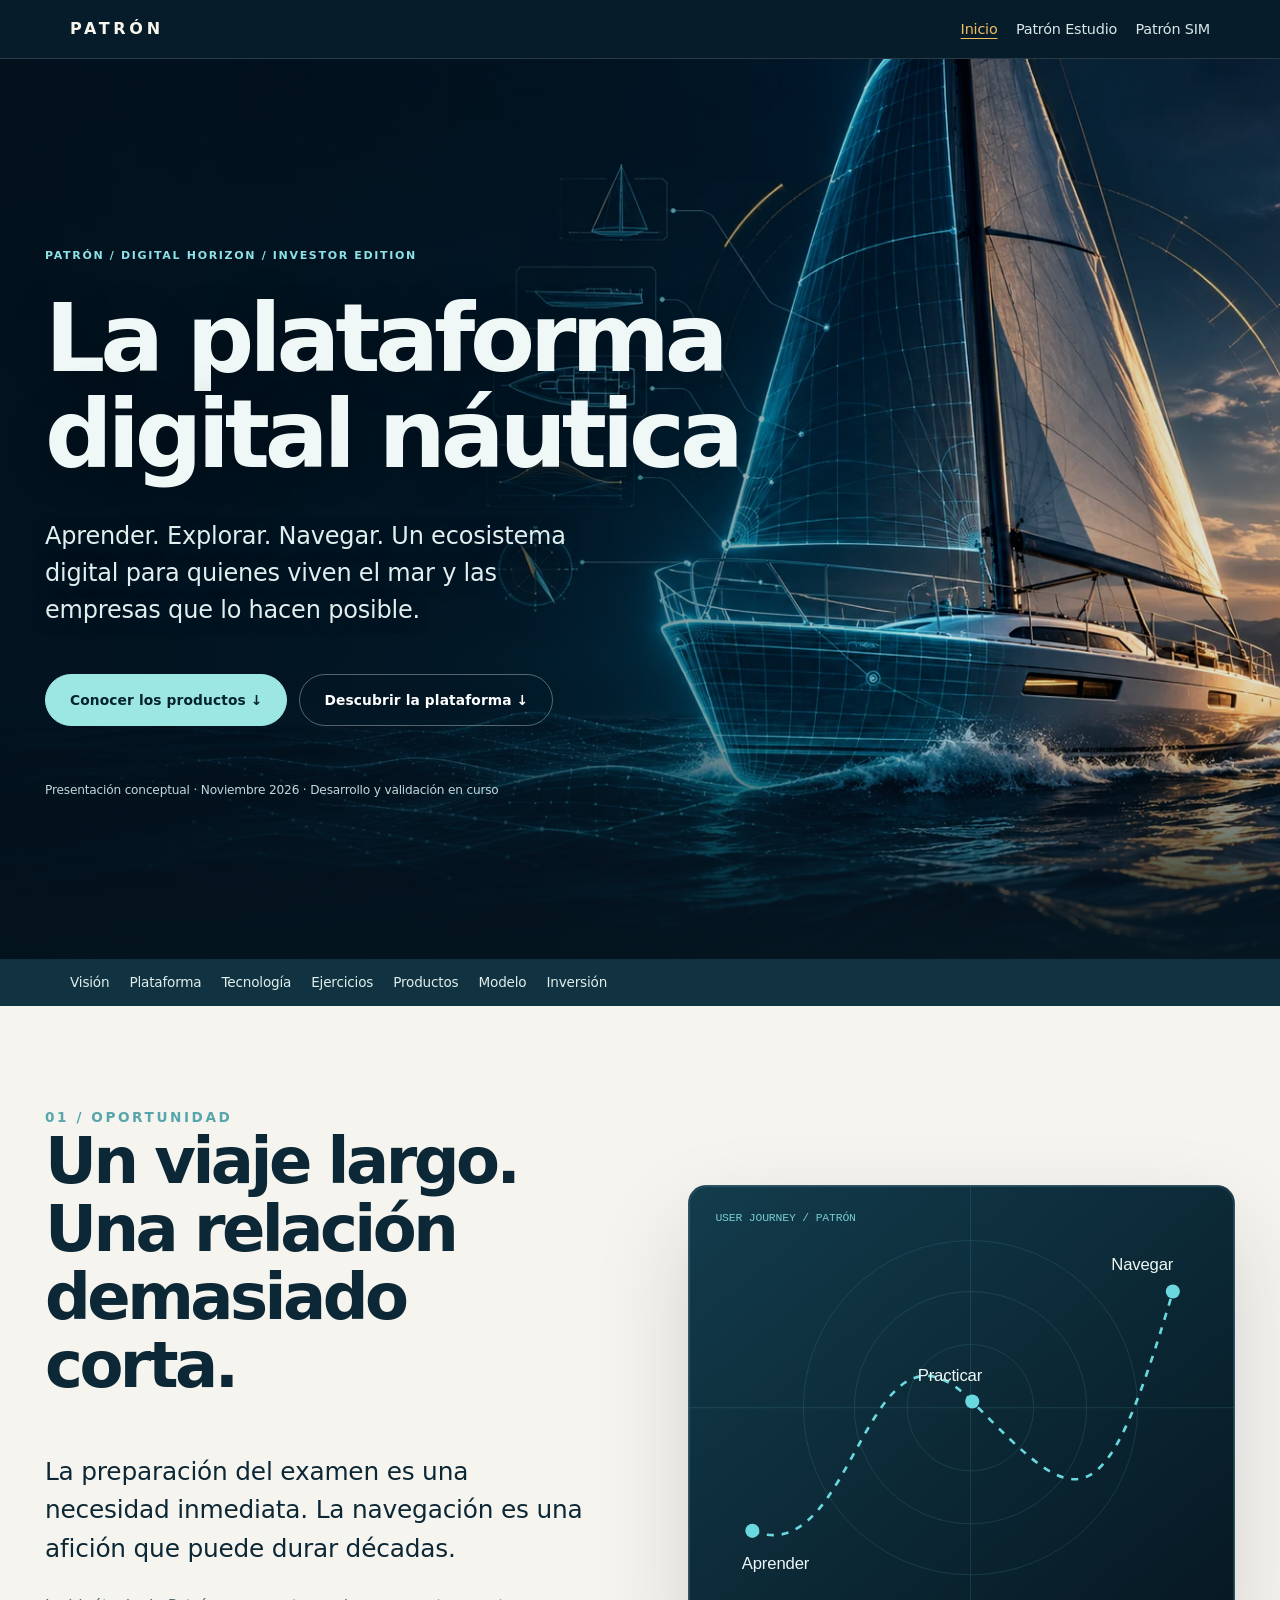
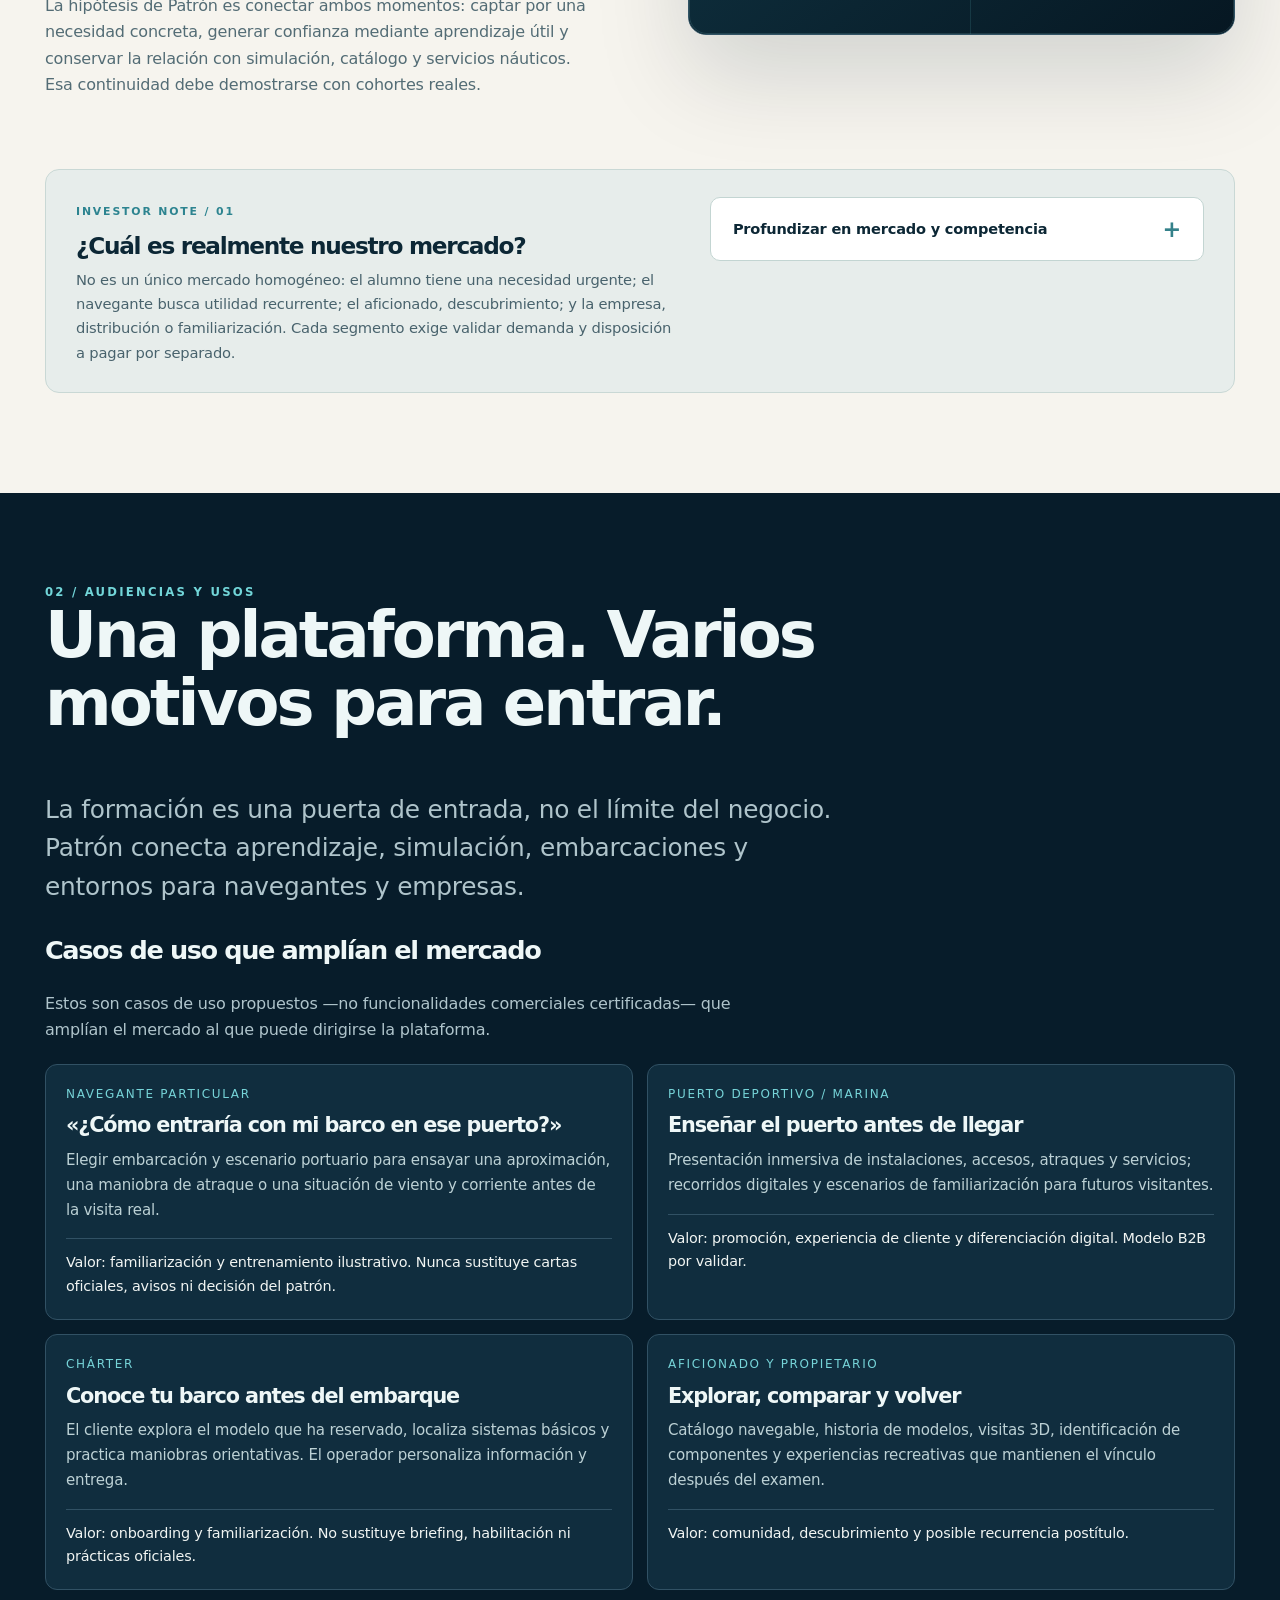
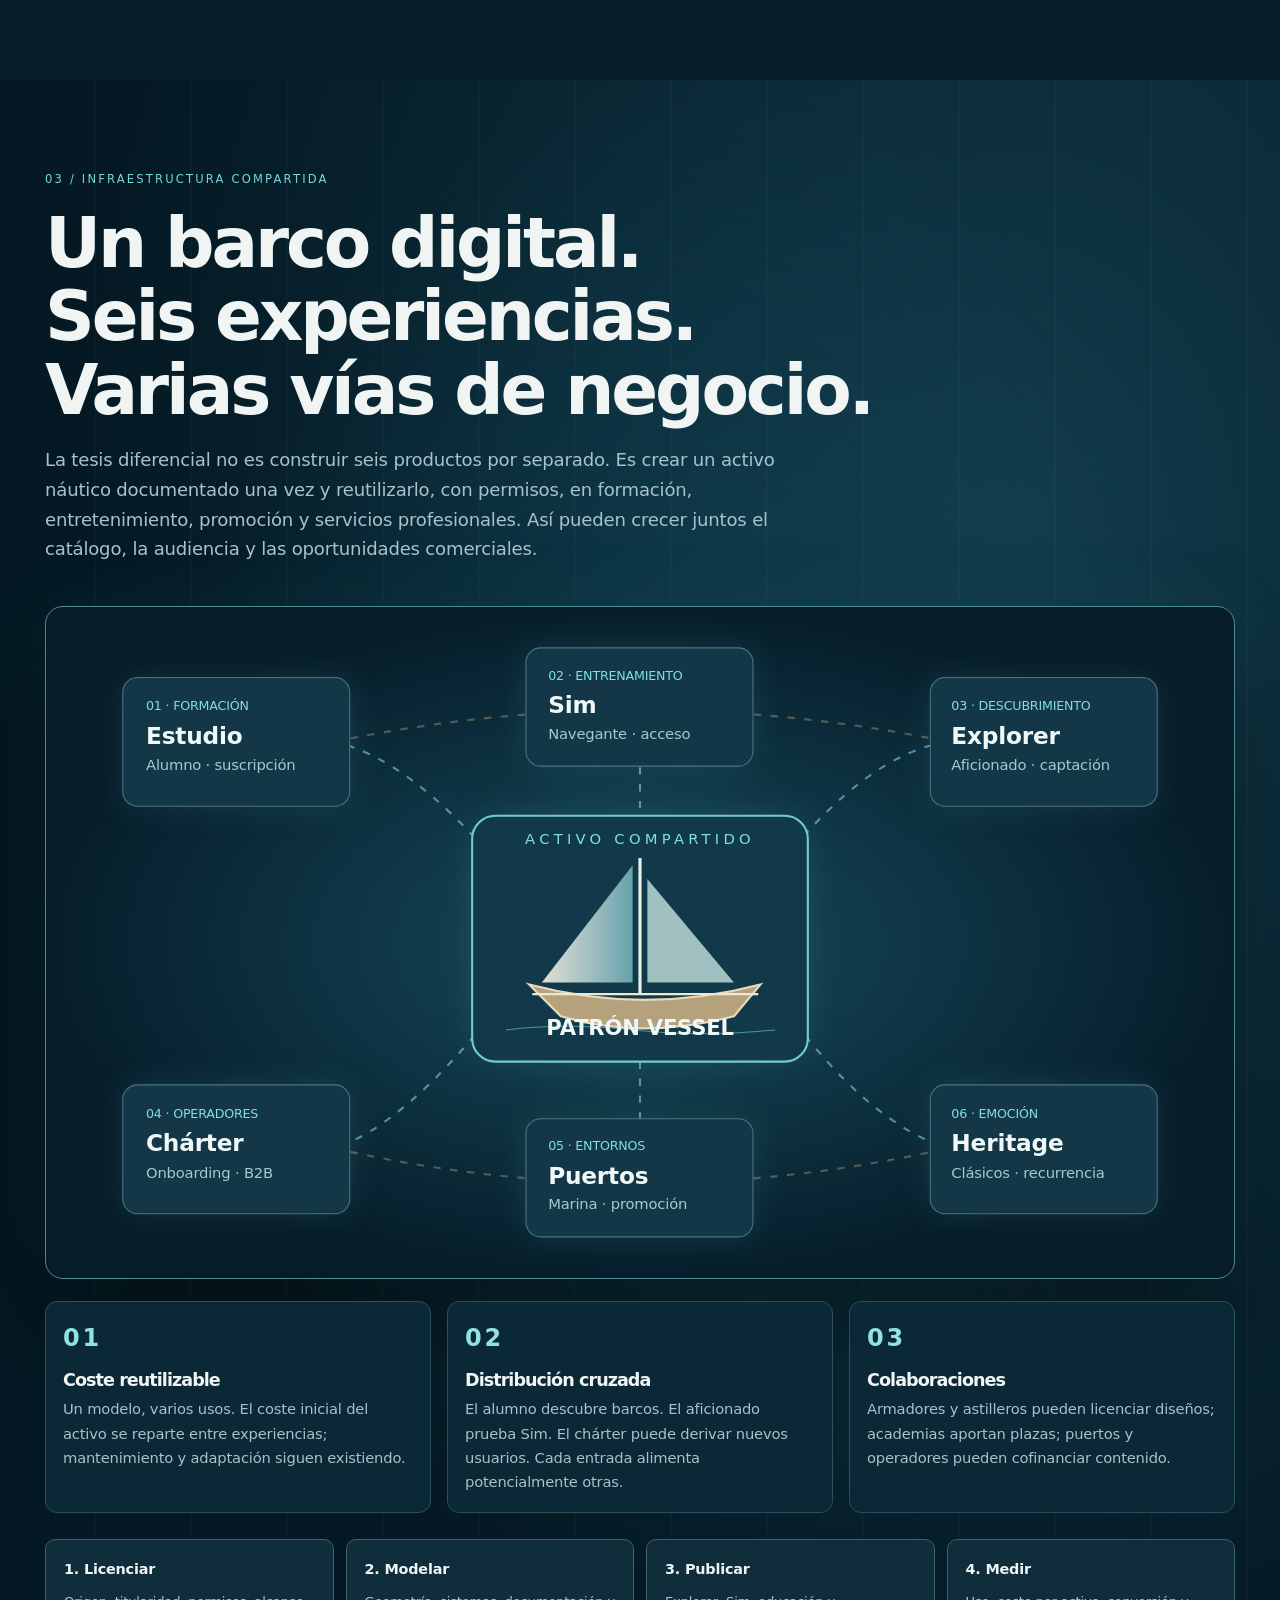
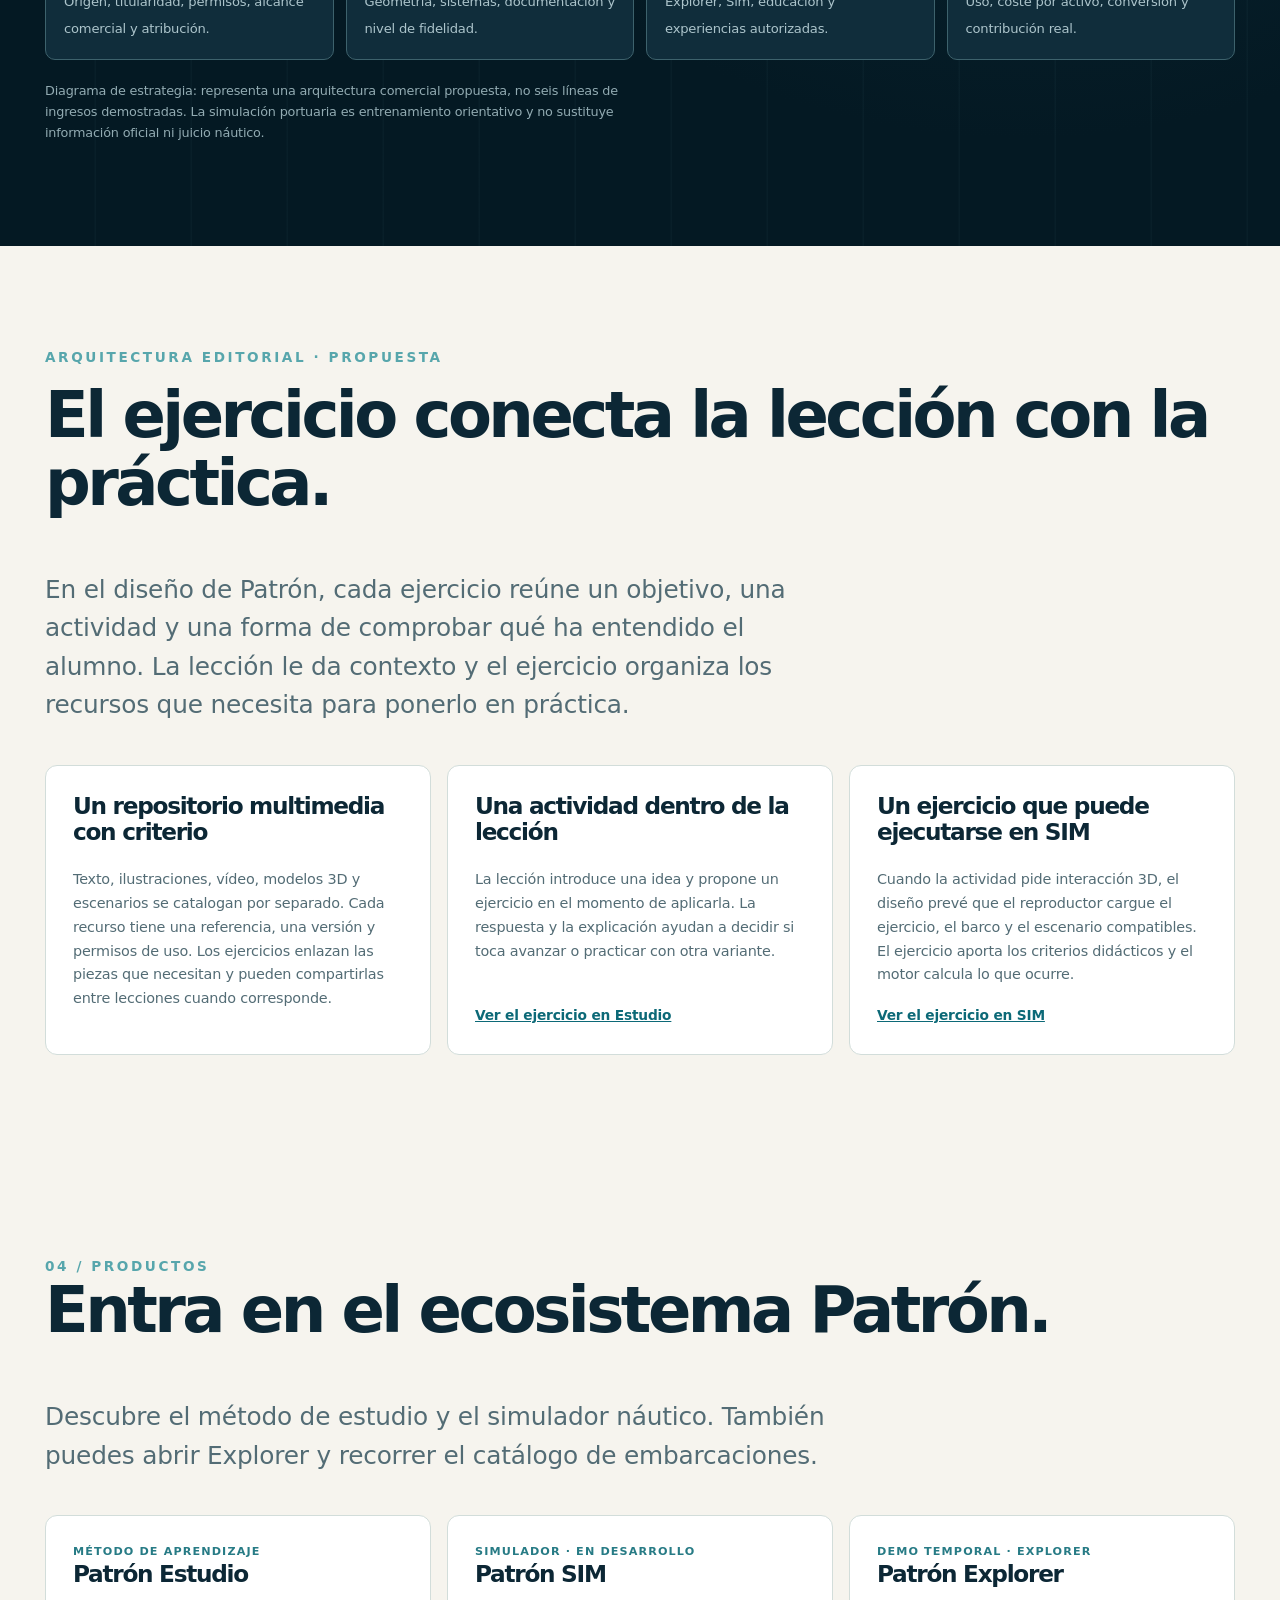
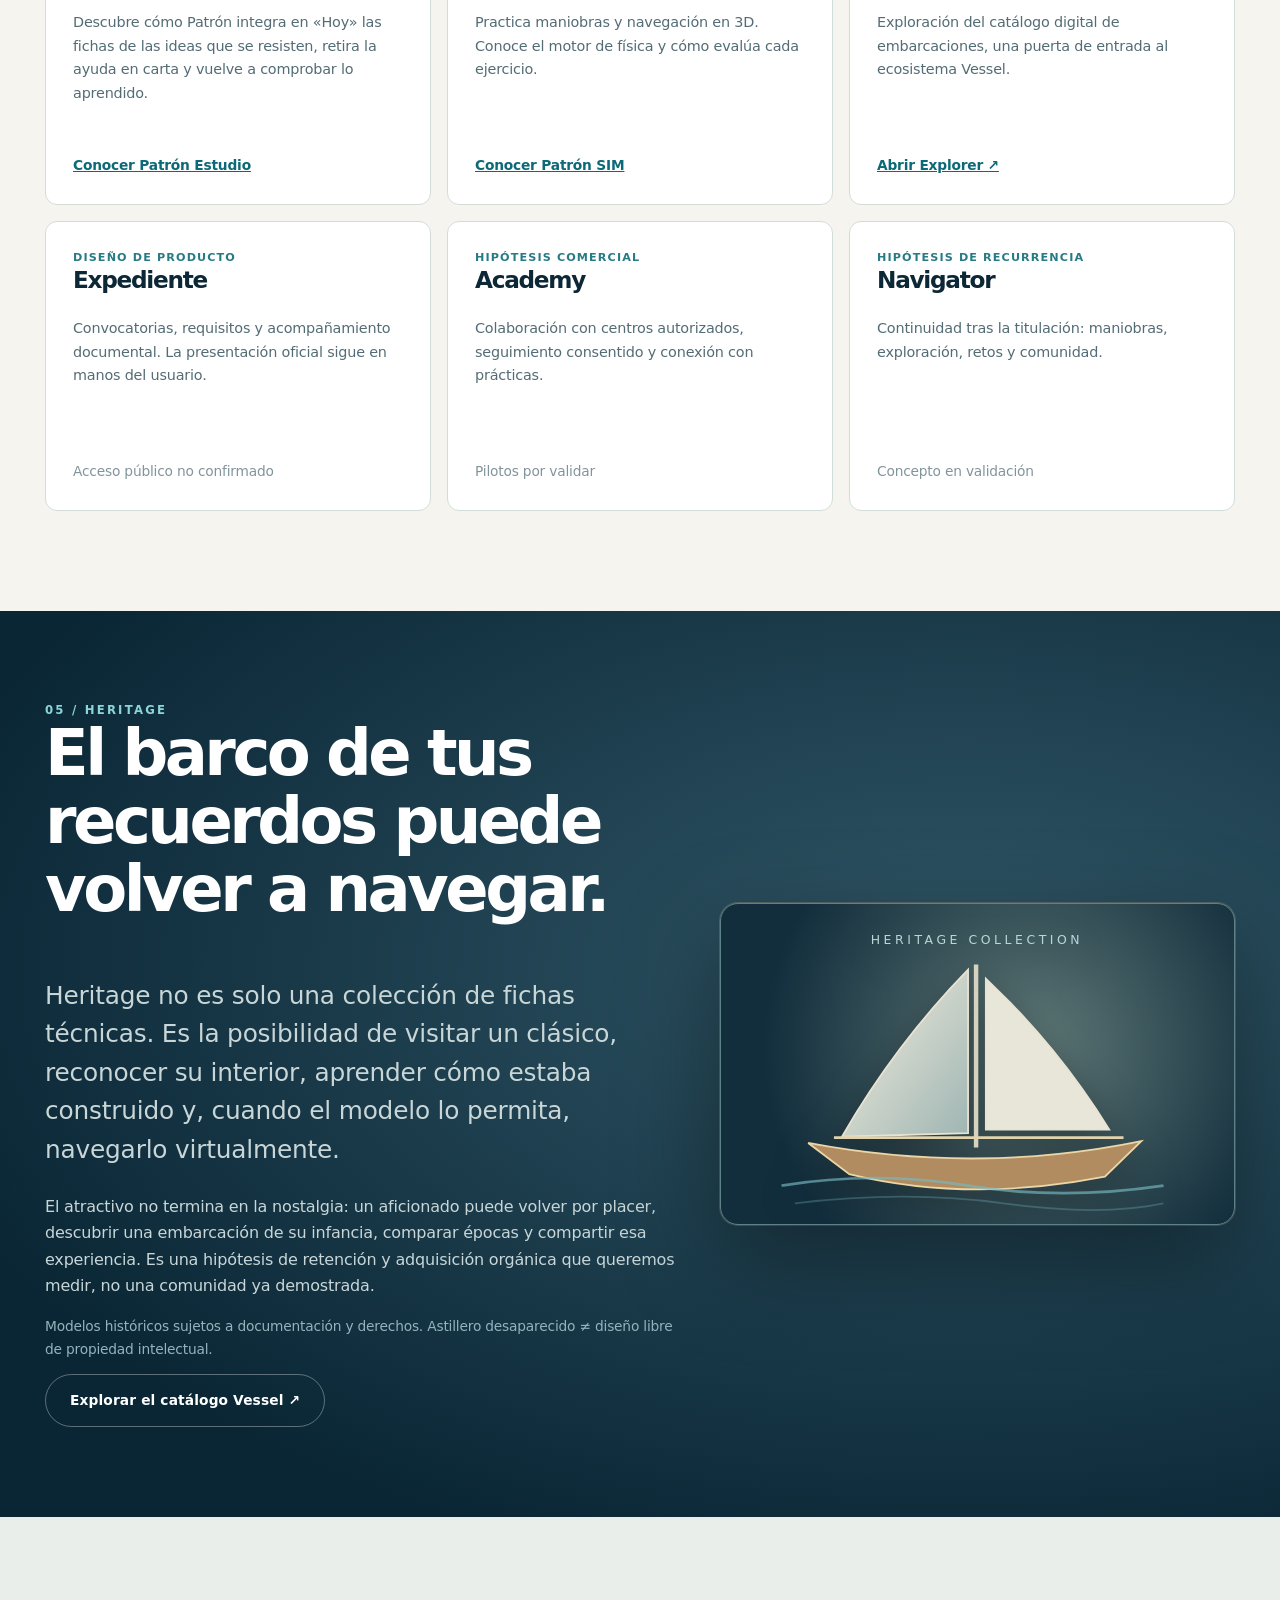
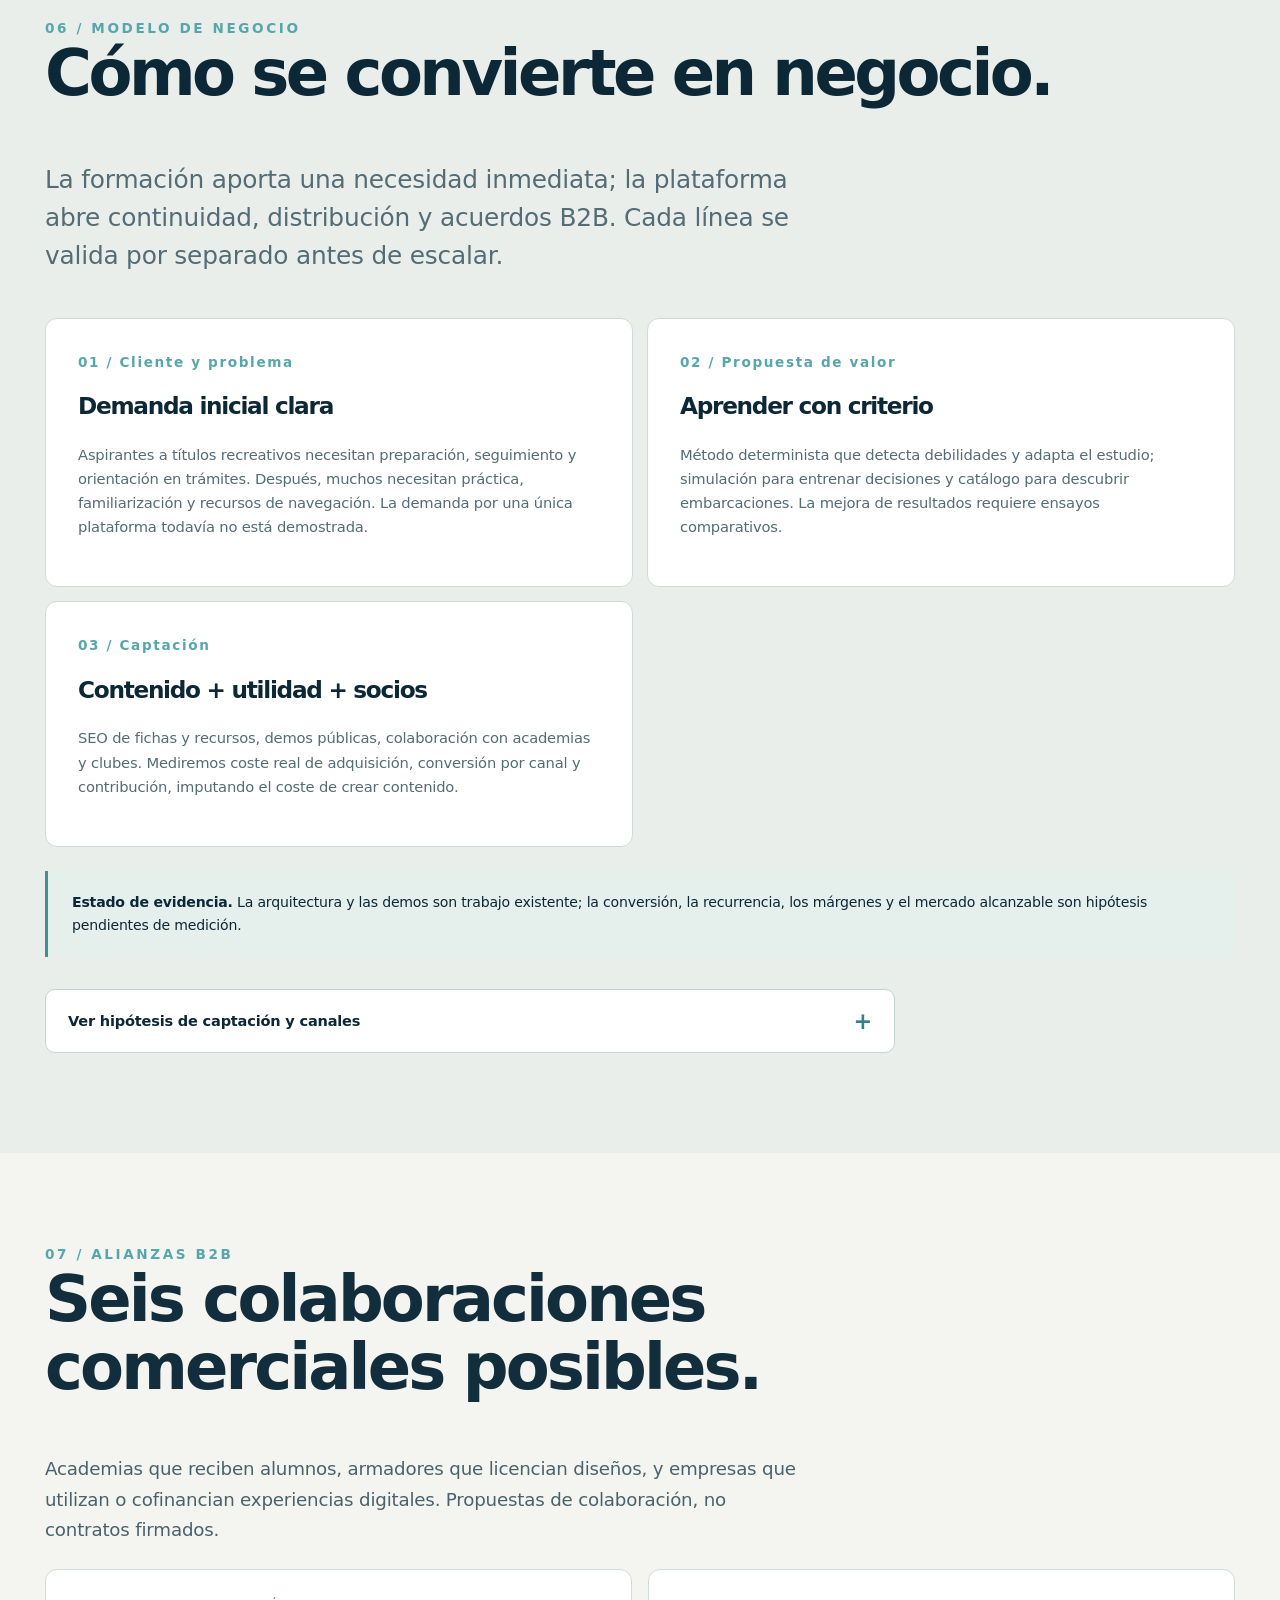
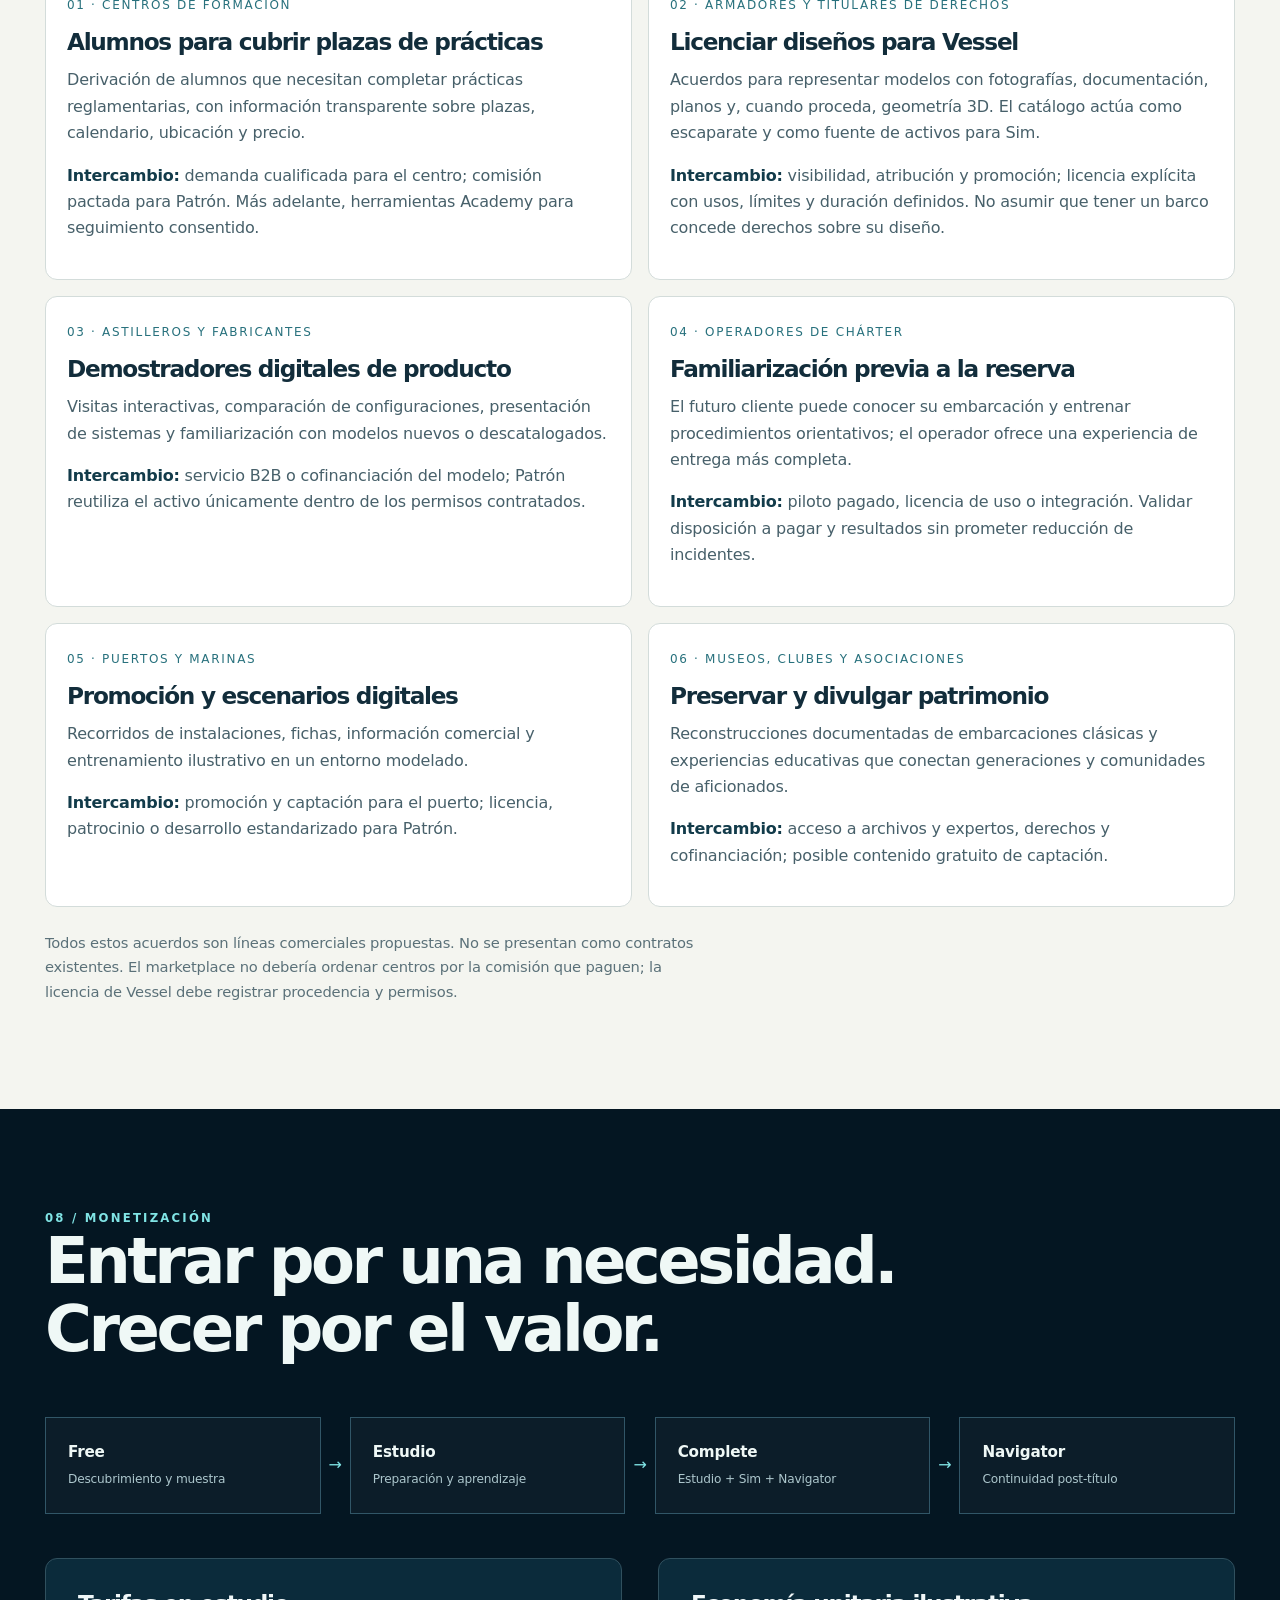
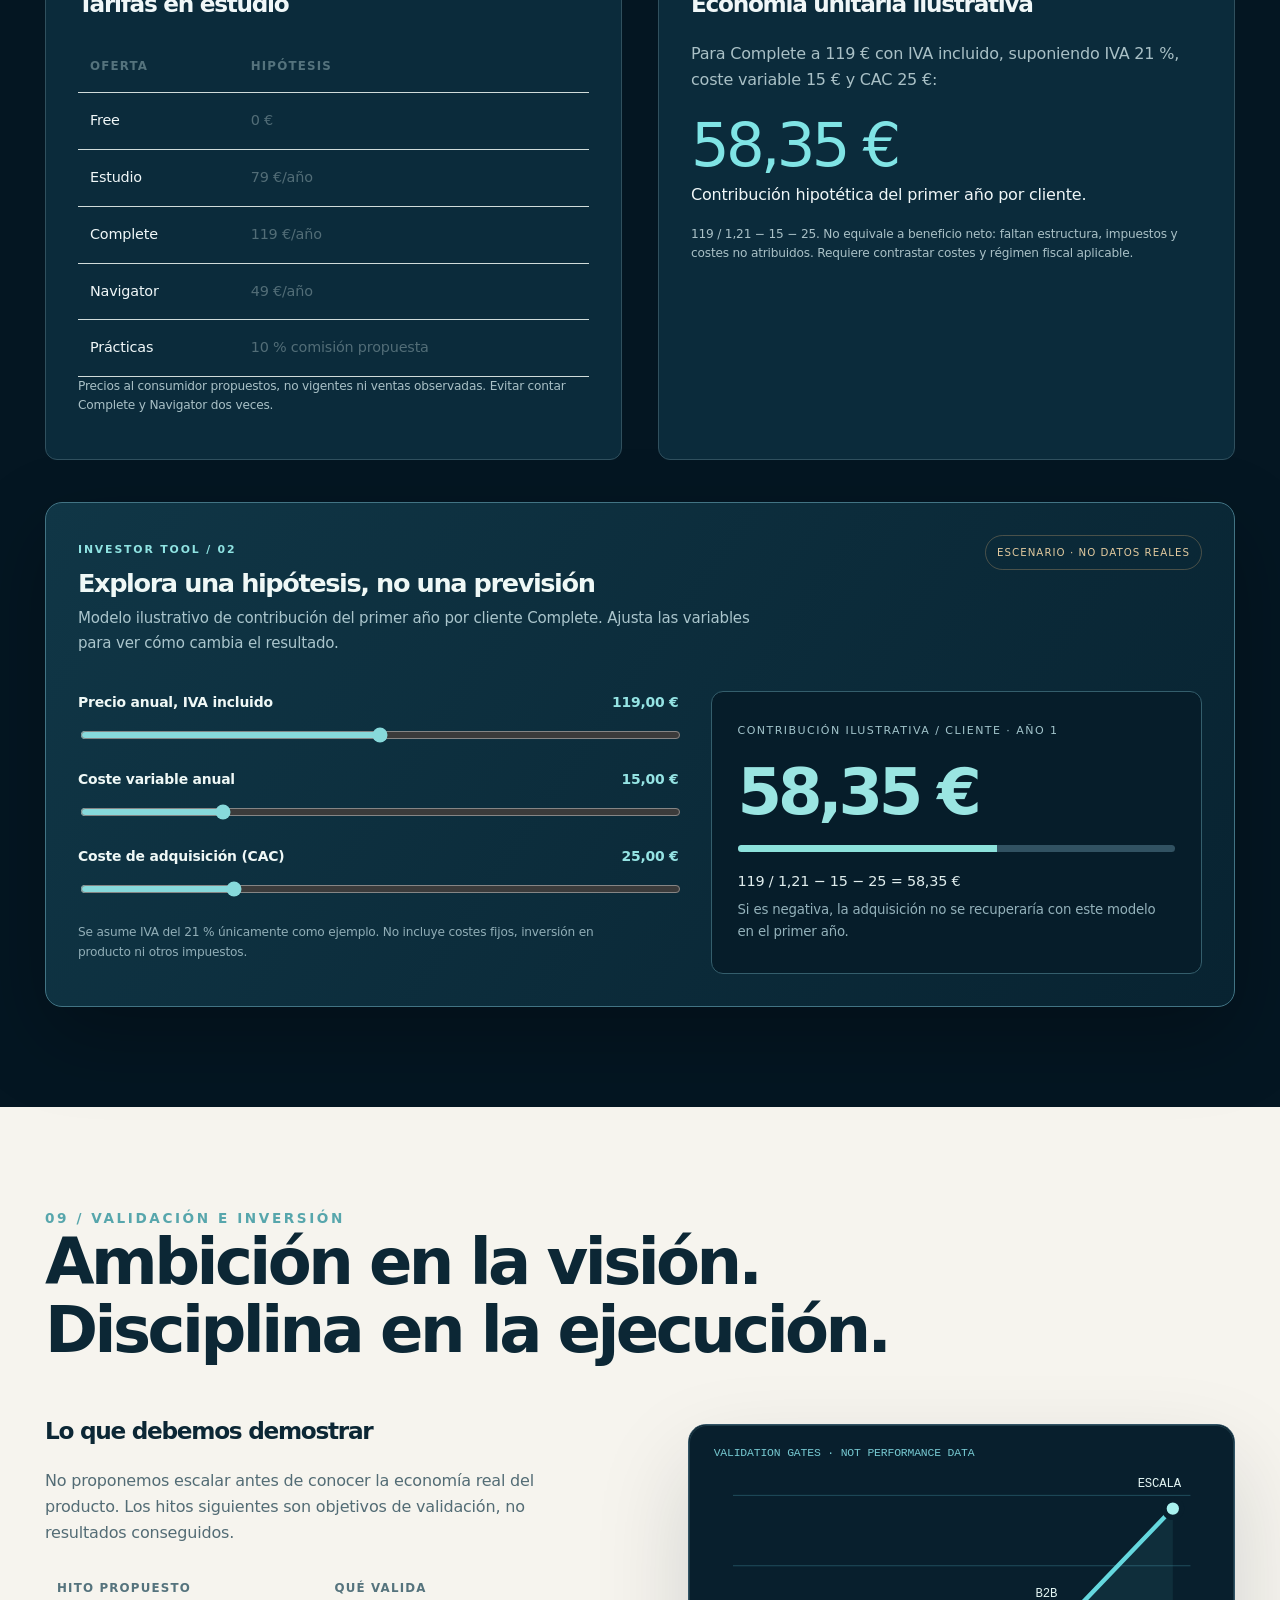
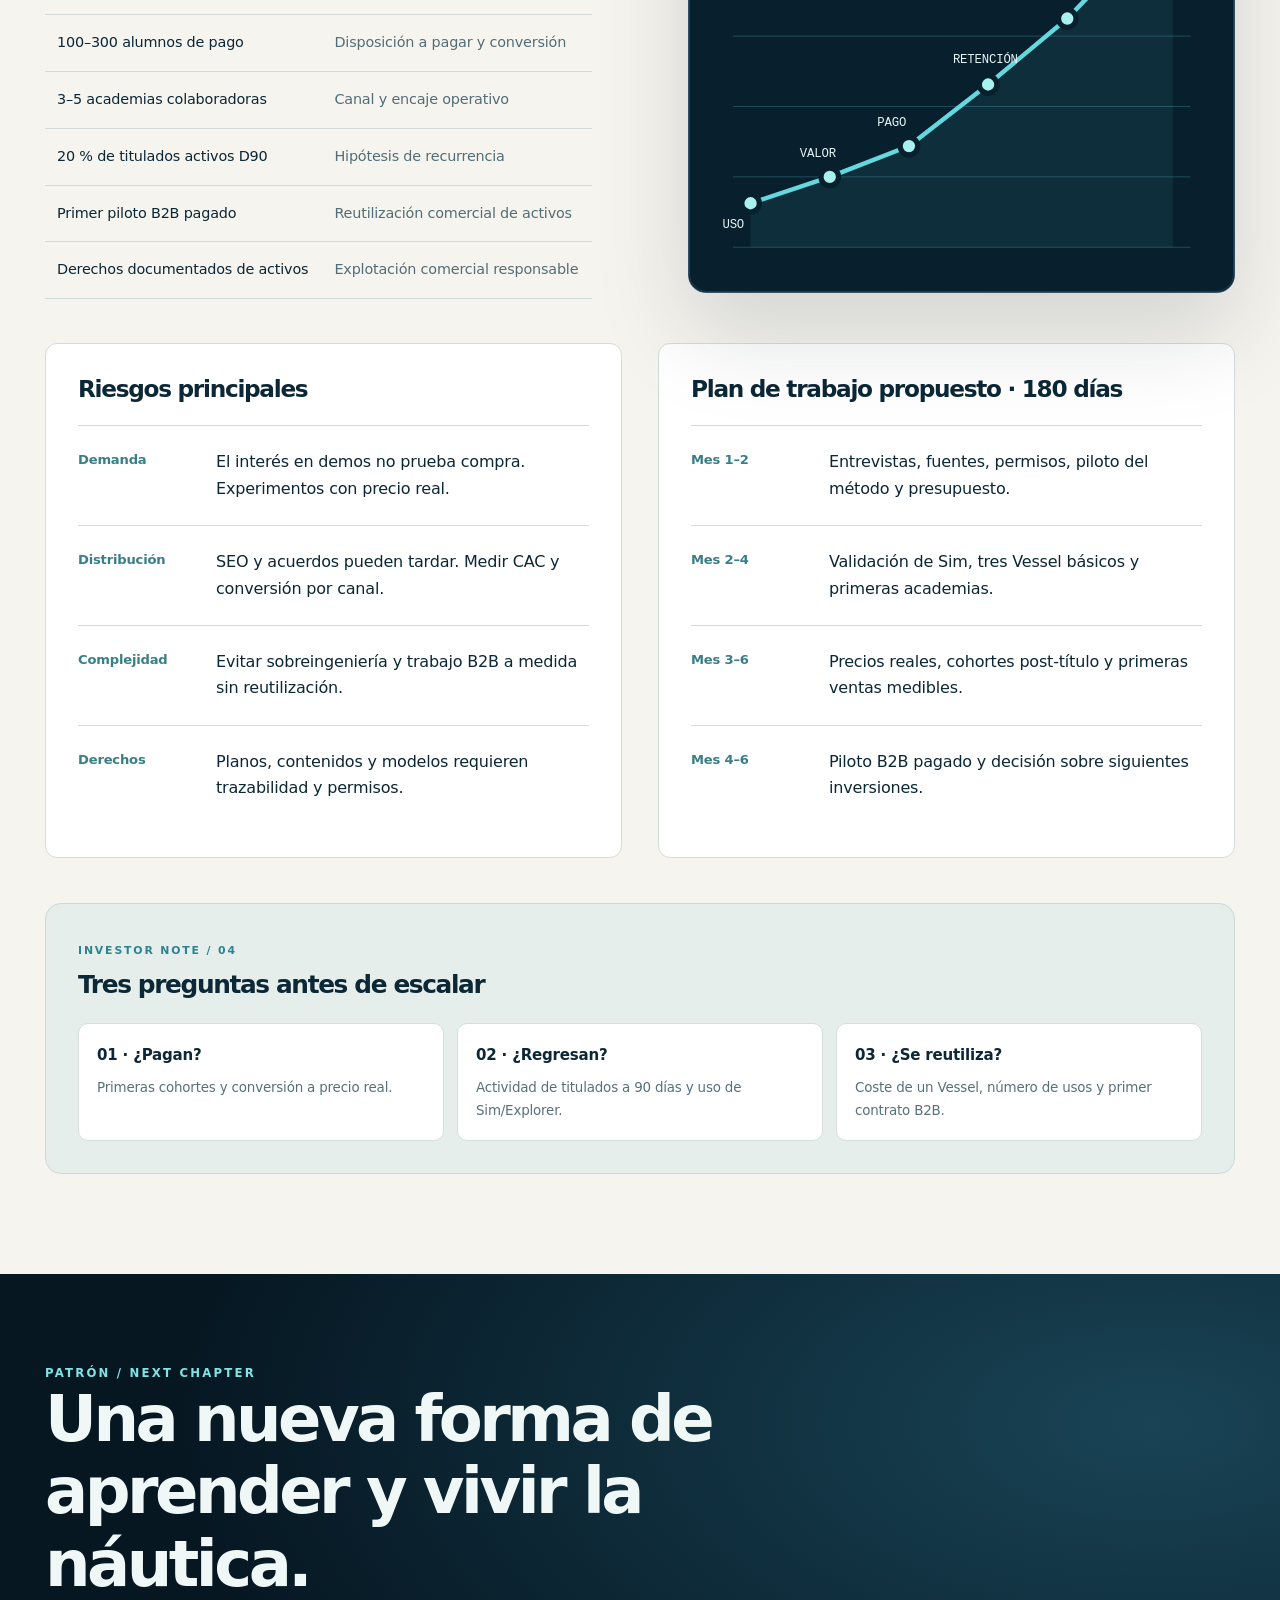
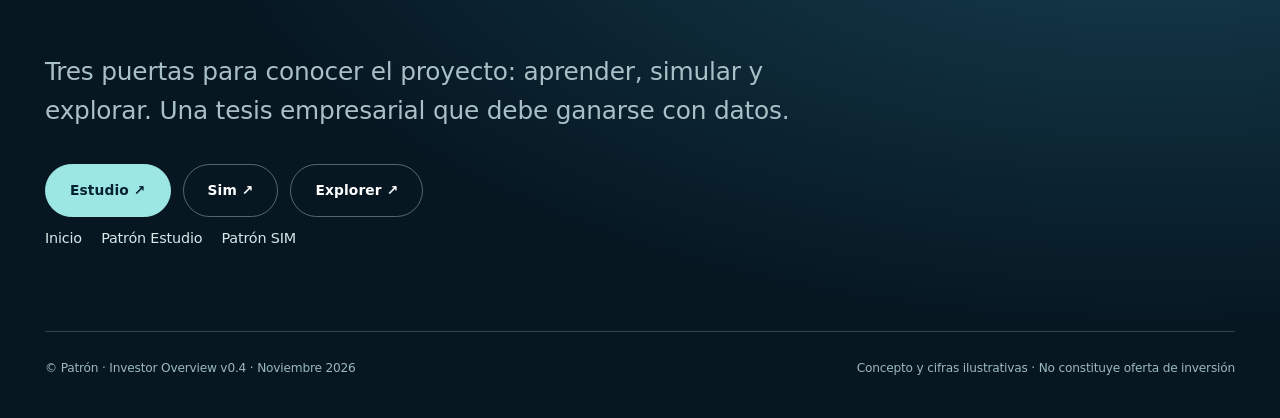
==== commit ff0ba50b: "docs(web): reflejar la revisión del método de Patrón Estudio" ====
--- a/index.html
+++ b/index.html
@@ -242,7 +242,7 @@
 <article class="product"><h3>Un repositorio multimedia con criterio</h3><p>Texto, ilustraciones, vídeo, modelos 3D y escenarios se catalogan por separado. Cada recurso tiene una referencia, una versión y permisos de uso. Los ejercicios enlazan las piezas que necesitan y pueden compartirlas entre lecciones cuando corresponde.</p></article>
 <article class="product"><h3>Una actividad dentro de la lección</h3><p>La lección introduce una idea y propone un ejercicio en el momento de aplicarla. La respuesta y la explicación ayudan a decidir si toca avanzar o practicar con otra variante.</p><a href="./metodo.html#ejercicio-leccion">Ver el ejercicio en Estudio</a></article>
 <article class="product"><h3>Un ejercicio que puede ejecutarse en SIM</h3><p>Cuando la actividad pide interacción 3D, el diseño prevé que el reproductor cargue el ejercicio, el barco y el escenario compatibles. El ejercicio aporta los criterios didácticos y el motor calcula lo que ocurre.</p><a href="./sim.html#ejercicio-editorial">Ver el ejercicio en SIM</a></article>
-</div></div></section><section class="section" id="producto"><div class="wrap"><div class="eyebrow num">04 / Productos</div><h2>Entra en el ecosistema Patrón.</h2><p class="lead muted">Descubre el método de estudio y el simulador náutico. También puedes abrir Explorer y recorrer el catálogo de embarcaciones.</p><div class="products"><article class="product"><div class="tag">Método de aprendizaje</div><h3>Patrón Estudio</h3><p>Descubre cómo Patrón organiza el estudio, el repaso y la práctica de carta náutica.</p><a href="./metodo.html">Conocer Patrón Estudio</a></article><article class="product"><div class="tag">Simulador · En desarrollo</div><h3>Patrón SIM</h3><p>Practica maniobras y navegación en 3D. Conoce el motor de física y cómo evalúa cada ejercicio.</p><a href="./sim.html">Conocer Patrón SIM</a></article><article class="product"><div class="tag">Demo temporal · Explorer</div><h3>Patrón Explorer</h3><p>Exploración del catálogo digital de embarcaciones, una puerta de entrada al ecosistema Vessel.</p><a href="https://patron-explorer-public-ithenqlova-no.a.run.app/#fleet" rel="noopener noreferrer" target="_blank">Abrir Explorer ↗</a></article><article class="product"><div class="tag">Diseño de producto</div><h3>Expediente</h3><p>Convocatorias, requisitos y acompañamiento documental. La presentación oficial sigue en manos del usuario.</p><span class="disabled">Acceso público no confirmado</span></article><article class="product"><div class="tag">Hipótesis comercial</div><h3>Academy</h3><p>Colaboración con centros autorizados, seguimiento consentido y conexión con prácticas.</p><span class="disabled">Pilotos por validar</span></article><article class="product"><div class="tag">Hipótesis de recurrencia</div><h3>Navigator</h3><p>Continuidad tras la titulación: maniobras, exploración, retos y comunidad.</p><span class="disabled">Concepto en validación</span></article></div></div></section><section class="heritage" id="heritage"><div class="wrap heritage-grid">
+</div></div></section><section class="section" id="producto"><div class="wrap"><div class="eyebrow num">04 / Productos</div><h2>Entra en el ecosistema Patrón.</h2><p class="lead muted">Descubre el método de estudio y el simulador náutico. También puedes abrir Explorer y recorrer el catálogo de embarcaciones.</p><div class="products"><article class="product"><div class="tag">Método de aprendizaje</div><h3>Patrón Estudio</h3><p>Descubre cómo Patrón integra en «Hoy» las fichas de las ideas que se resisten, retira la ayuda en carta y vuelve a comprobar lo aprendido.</p><a href="./metodo.html">Conocer Patrón Estudio</a></article><article class="product"><div class="tag">Simulador · En desarrollo</div><h3>Patrón SIM</h3><p>Practica maniobras y navegación en 3D. Conoce el motor de física y cómo evalúa cada ejercicio.</p><a href="./sim.html">Conocer Patrón SIM</a></article><article class="product"><div class="tag">Demo temporal · Explorer</div><h3>Patrón Explorer</h3><p>Exploración del catálogo digital de embarcaciones, una puerta de entrada al ecosistema Vessel.</p><a href="https://patron-explorer-public-ithenqlova-no.a.run.app/#fleet" rel="noopener noreferrer" target="_blank">Abrir Explorer ↗</a></article><article class="product"><div class="tag">Diseño de producto</div><h3>Expediente</h3><p>Convocatorias, requisitos y acompañamiento documental. La presentación oficial sigue en manos del usuario.</p><span class="disabled">Acceso público no confirmado</span></article><article class="product"><div class="tag">Hipótesis comercial</div><h3>Academy</h3><p>Colaboración con centros autorizados, seguimiento consentido y conexión con prácticas.</p><span class="disabled">Pilotos por validar</span></article><article class="product"><div class="tag">Hipótesis de recurrencia</div><h3>Navigator</h3><p>Continuidad tras la titulación: maniobras, exploración, retos y comunidad.</p><span class="disabled">Concepto en validación</span></article></div></div></section><section class="heritage" id="heritage"><div class="wrap heritage-grid">
 <div><div class="eyebrow" style="color:#8bd5d6">05 / Heritage</div>
 <h2>El barco de tus recuerdos puede volver a navegar.</h2>
 <p class="lead">Heritage no es solo una colección de fichas técnicas. Es la posibilidad de visitar un clásico, reconocer su interior, aprender cómo estaba construido y, cuando el modelo lo permita, navegarlo virtualmente.</p>
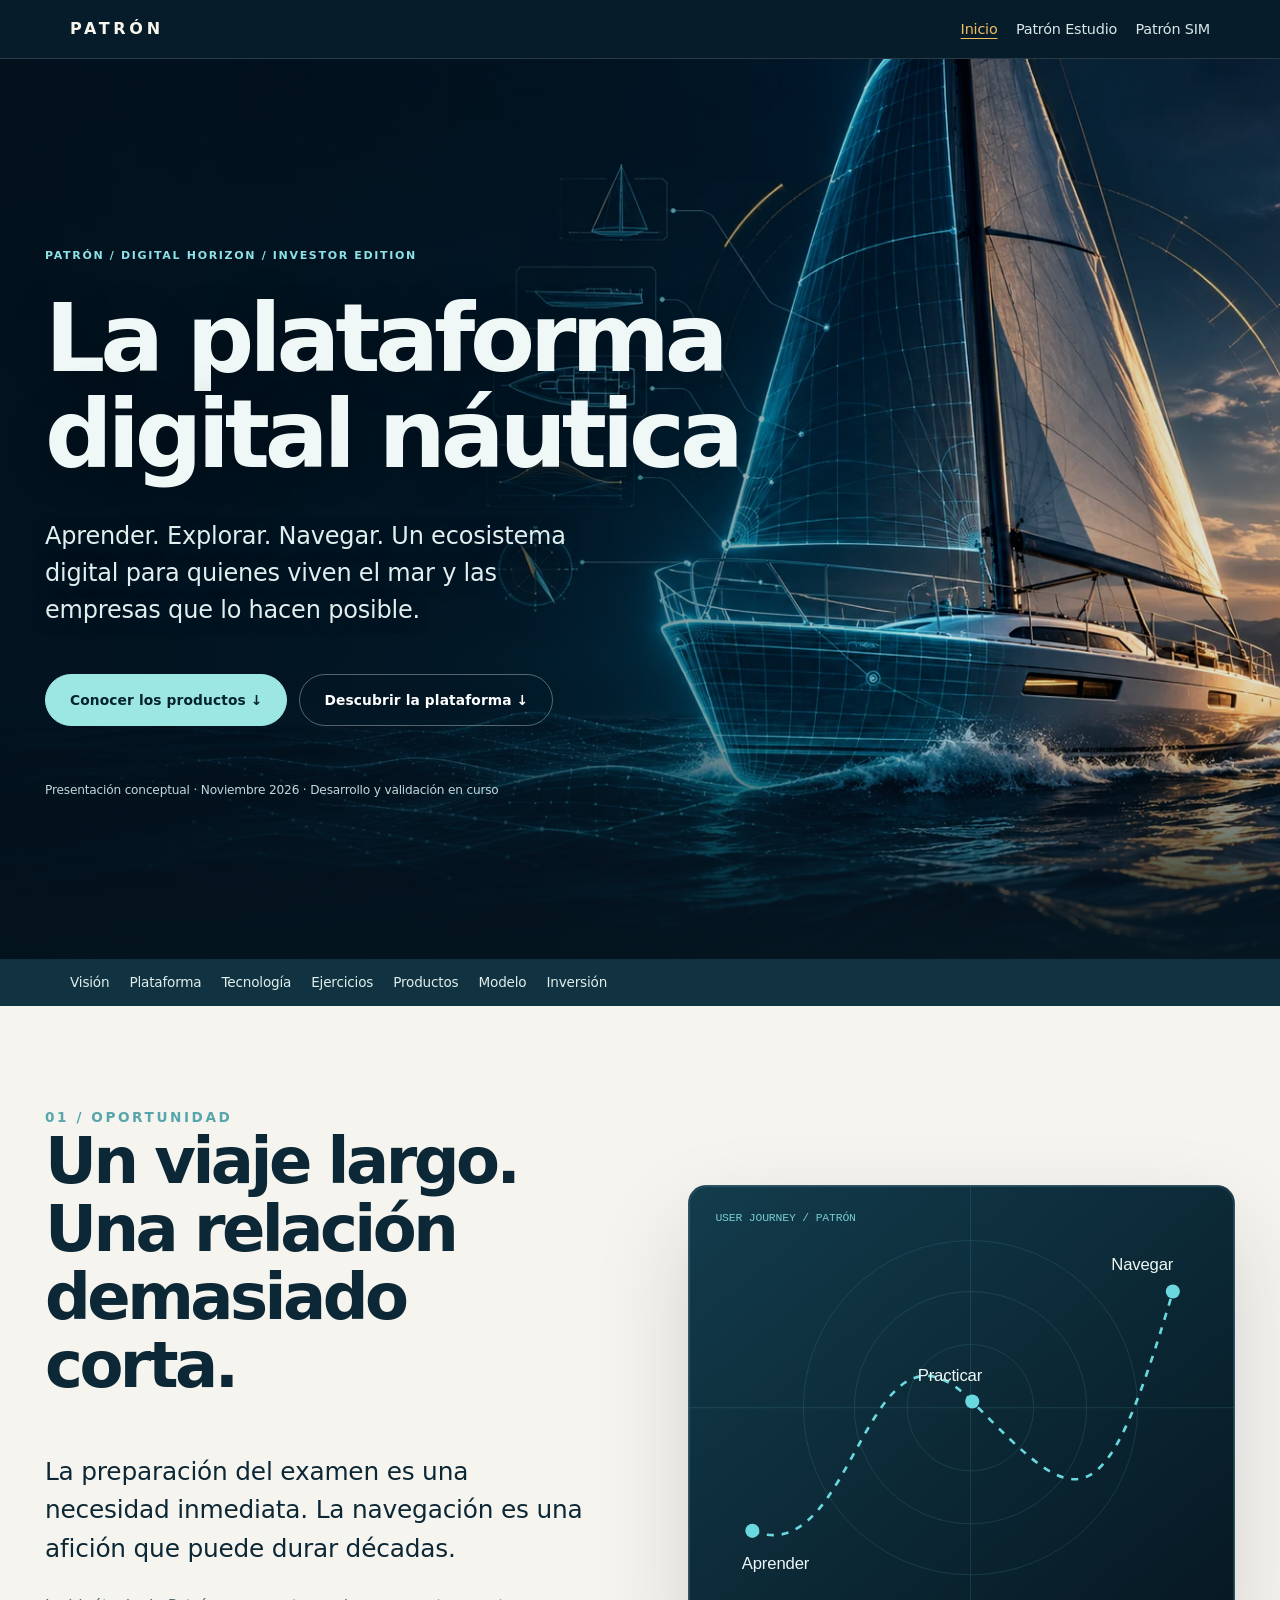
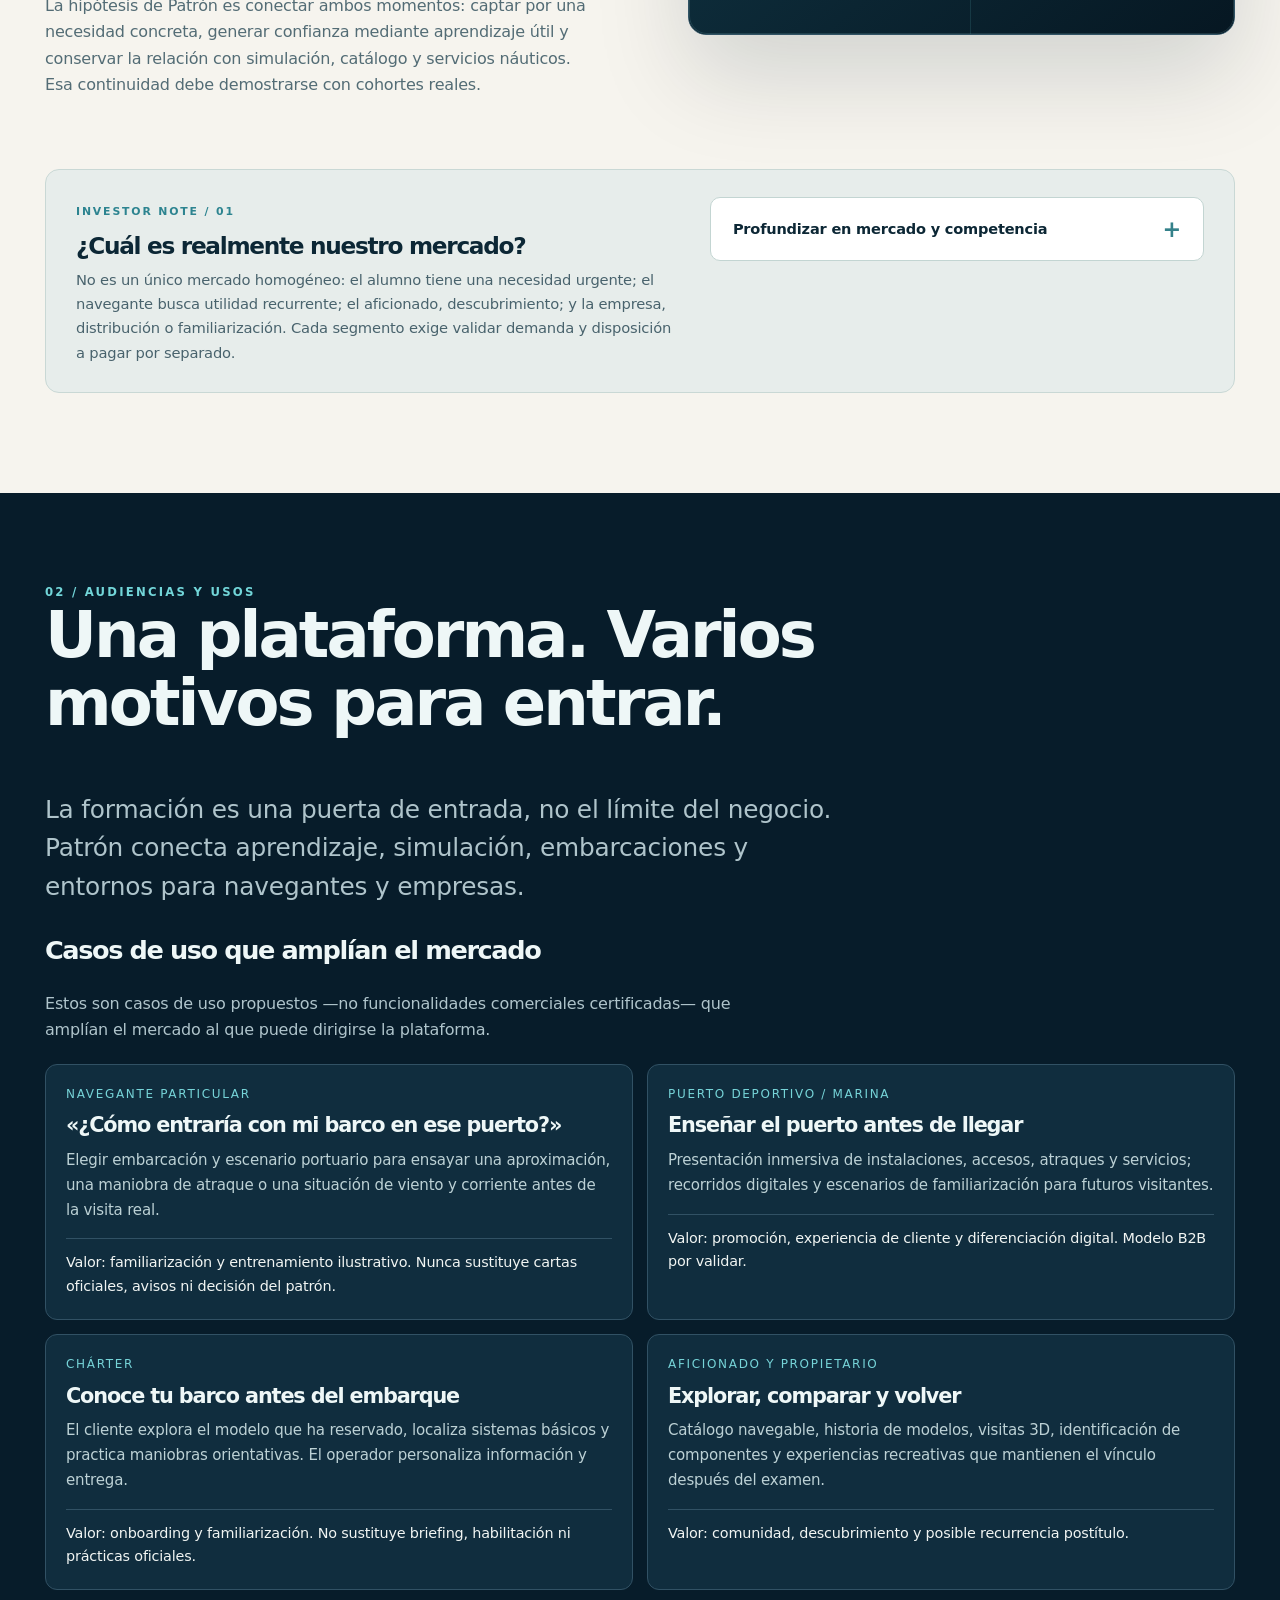
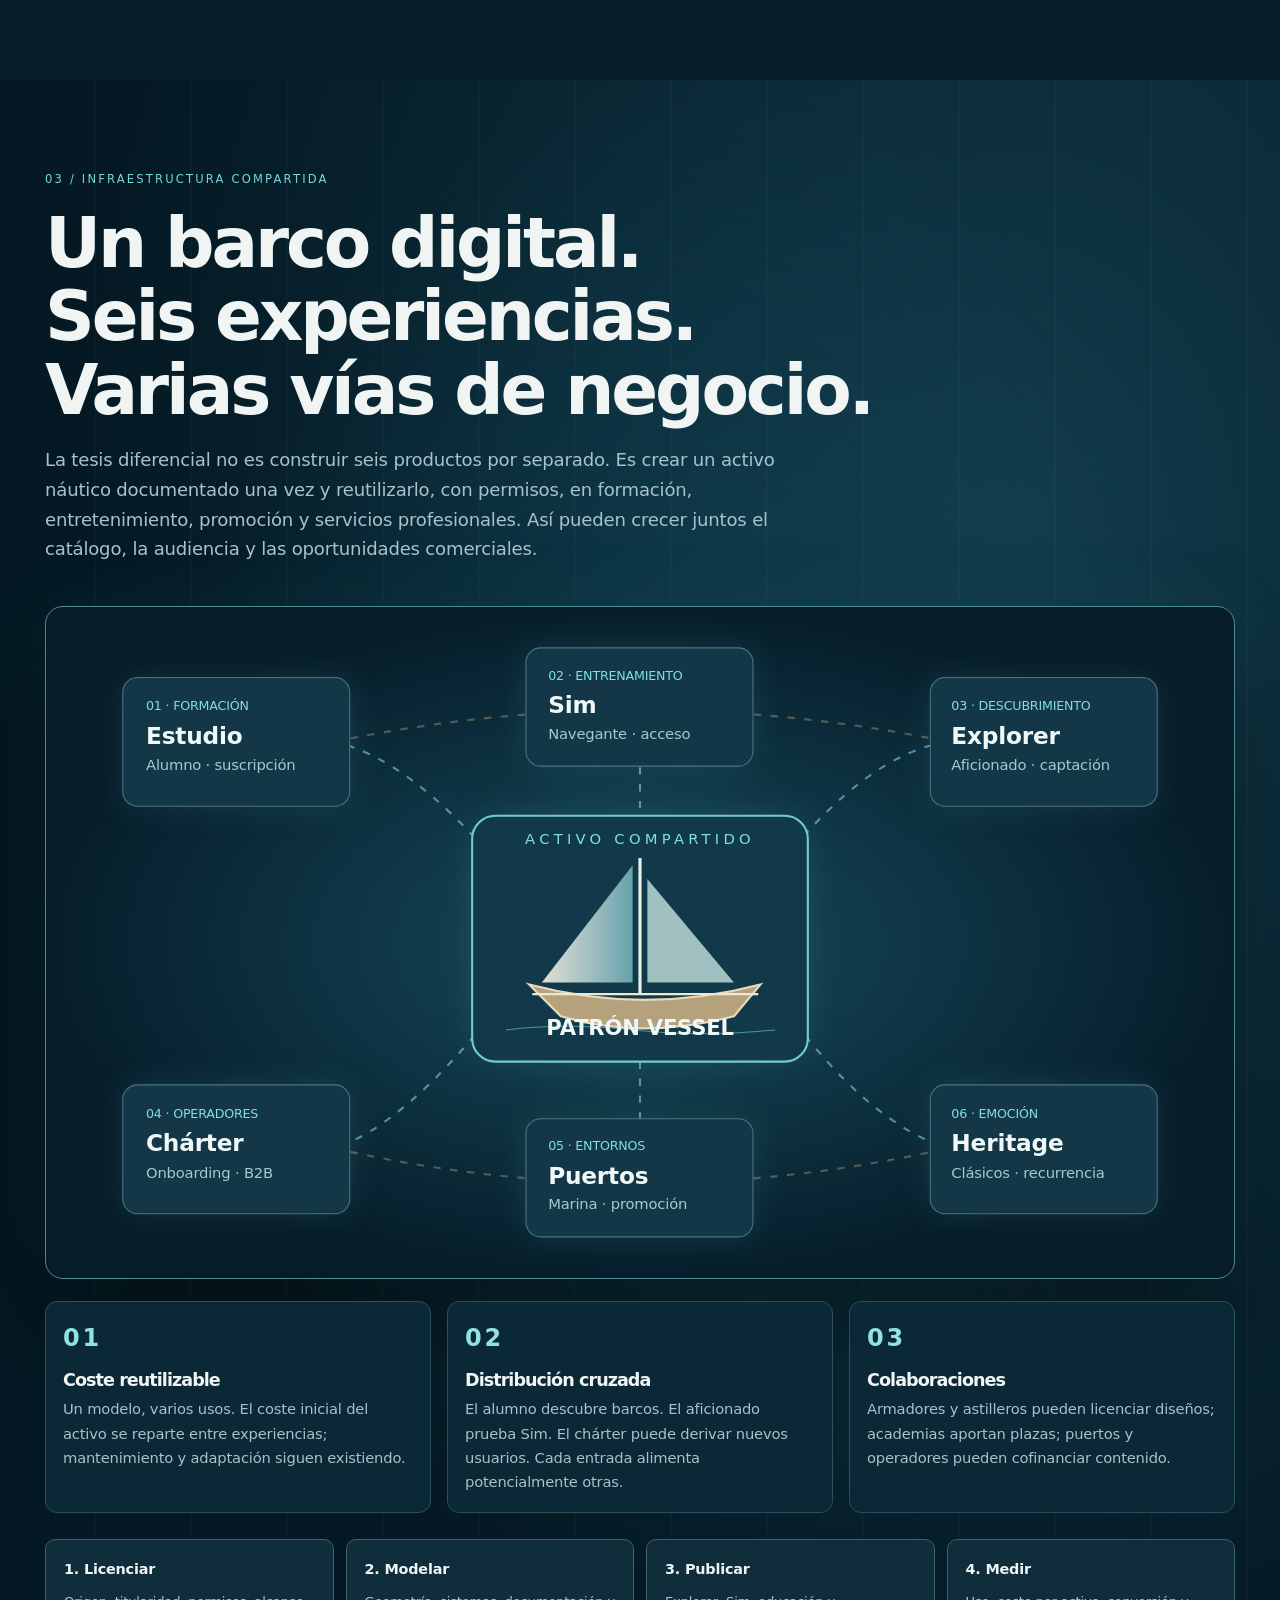
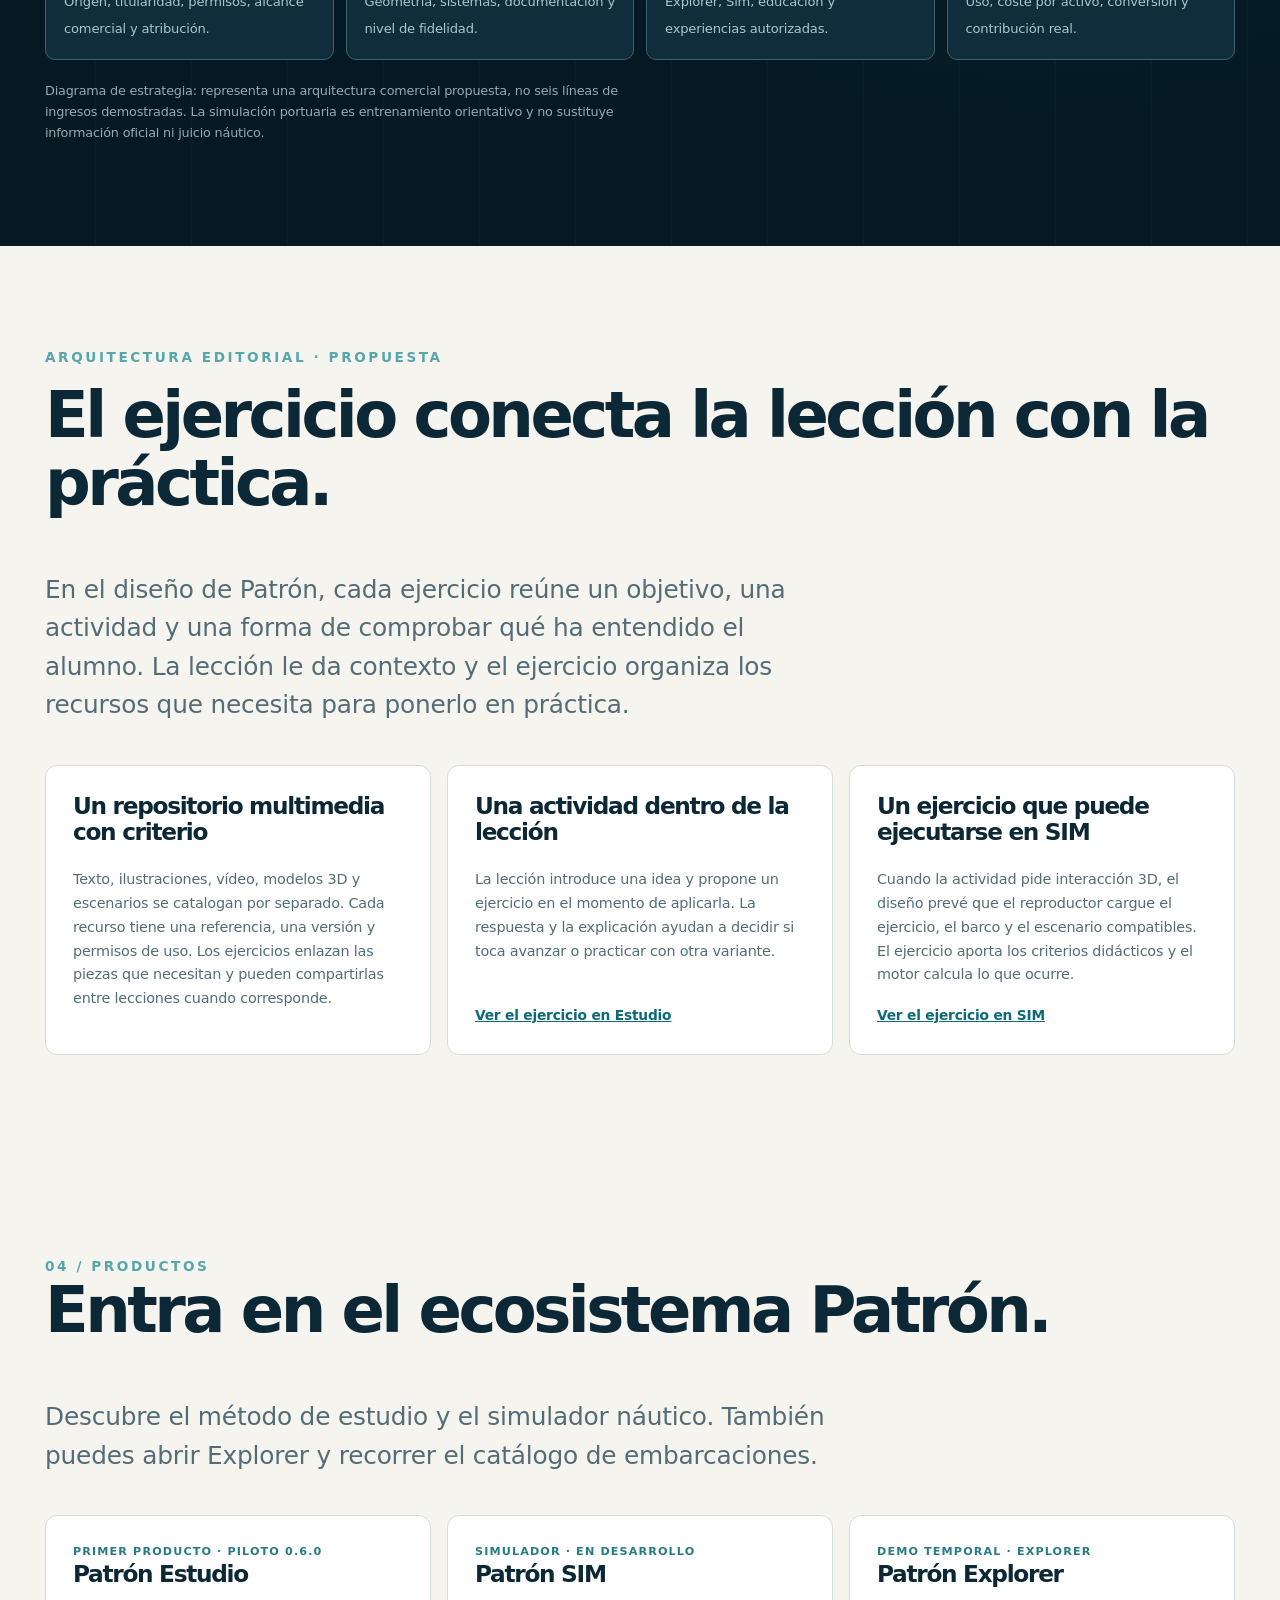
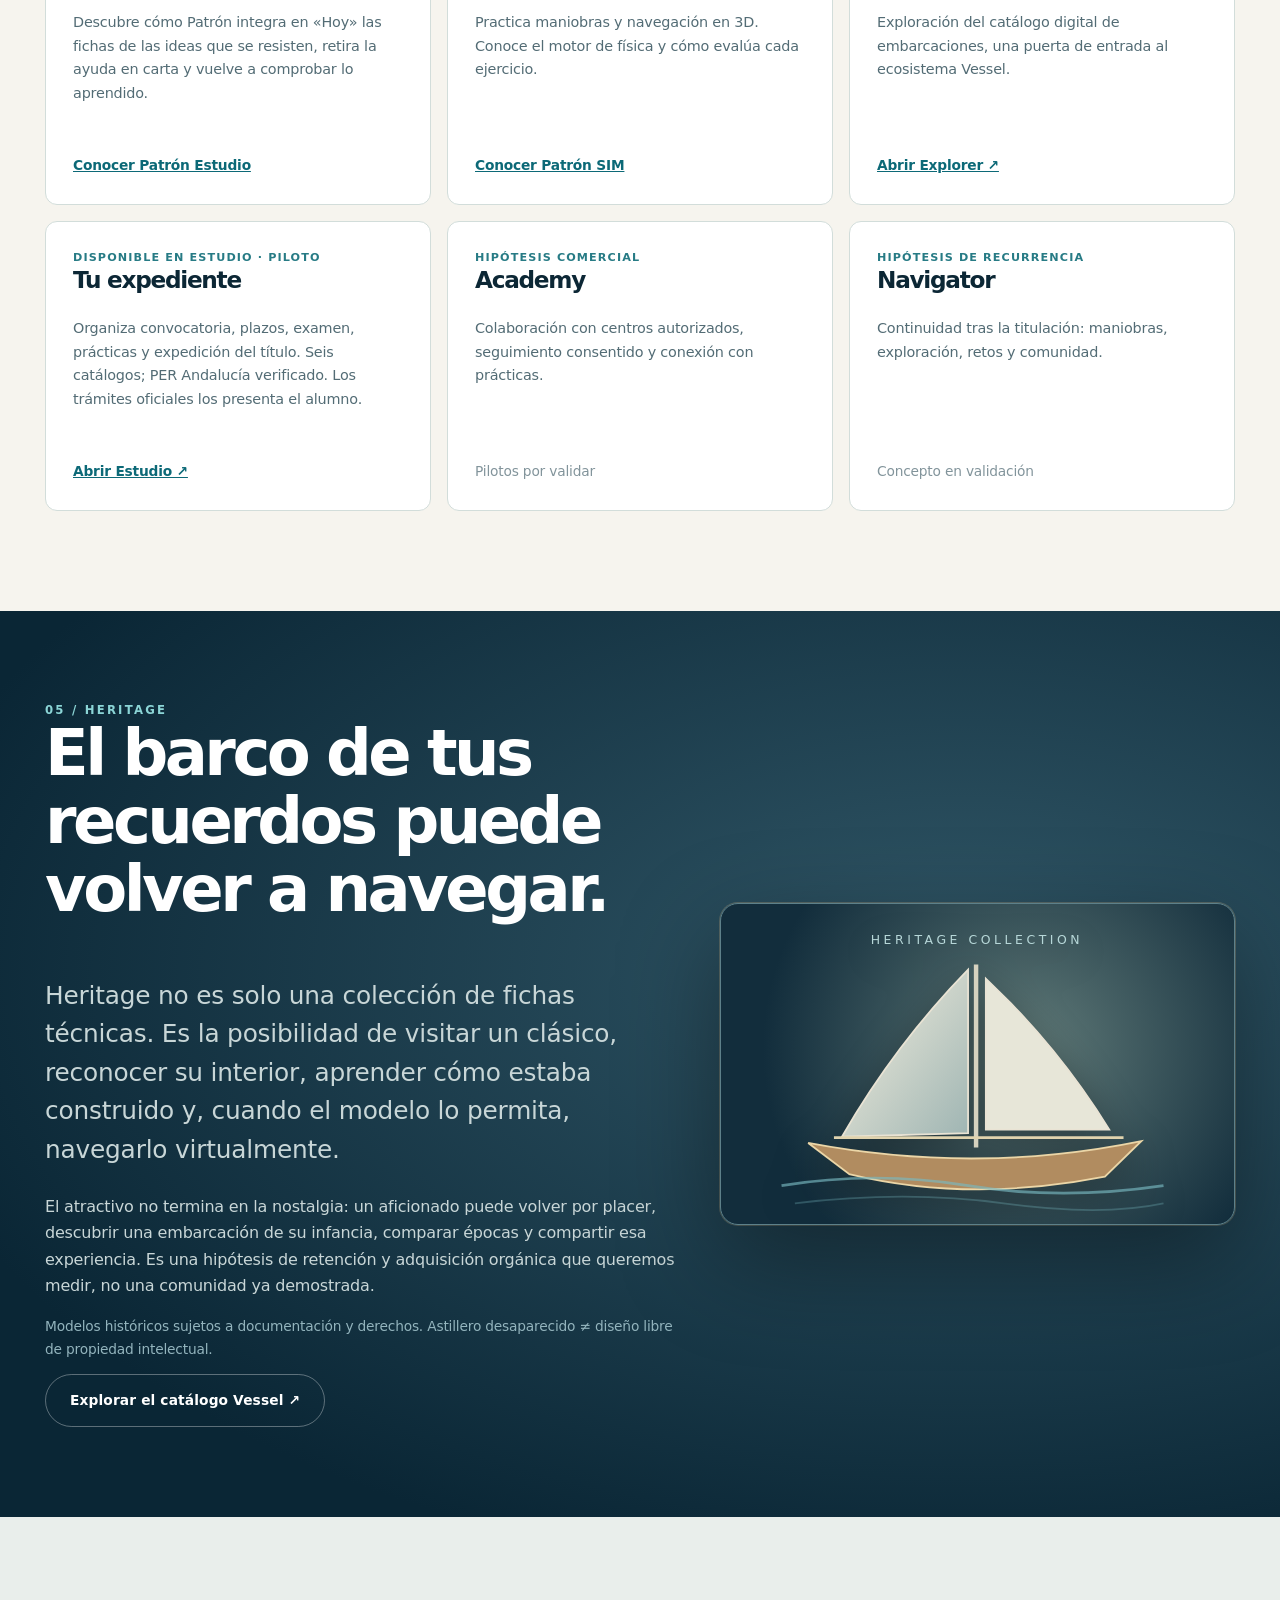
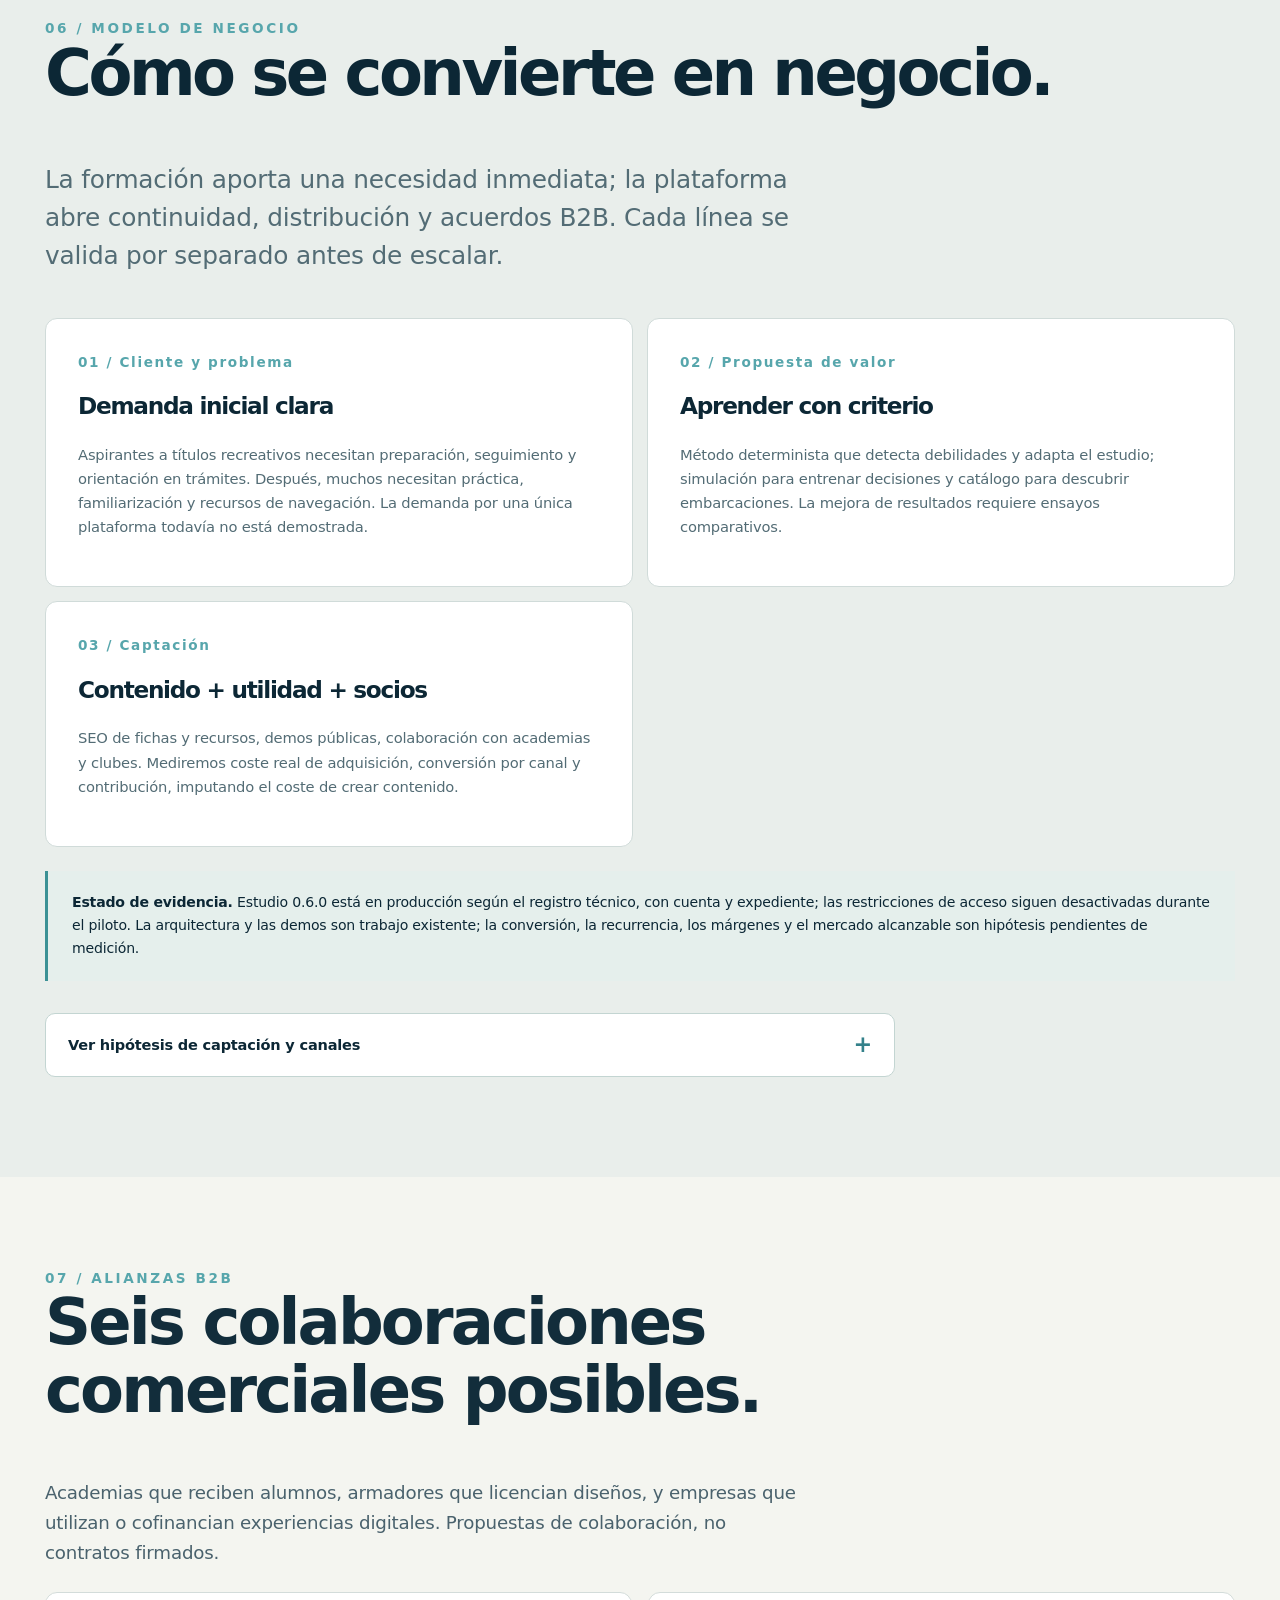
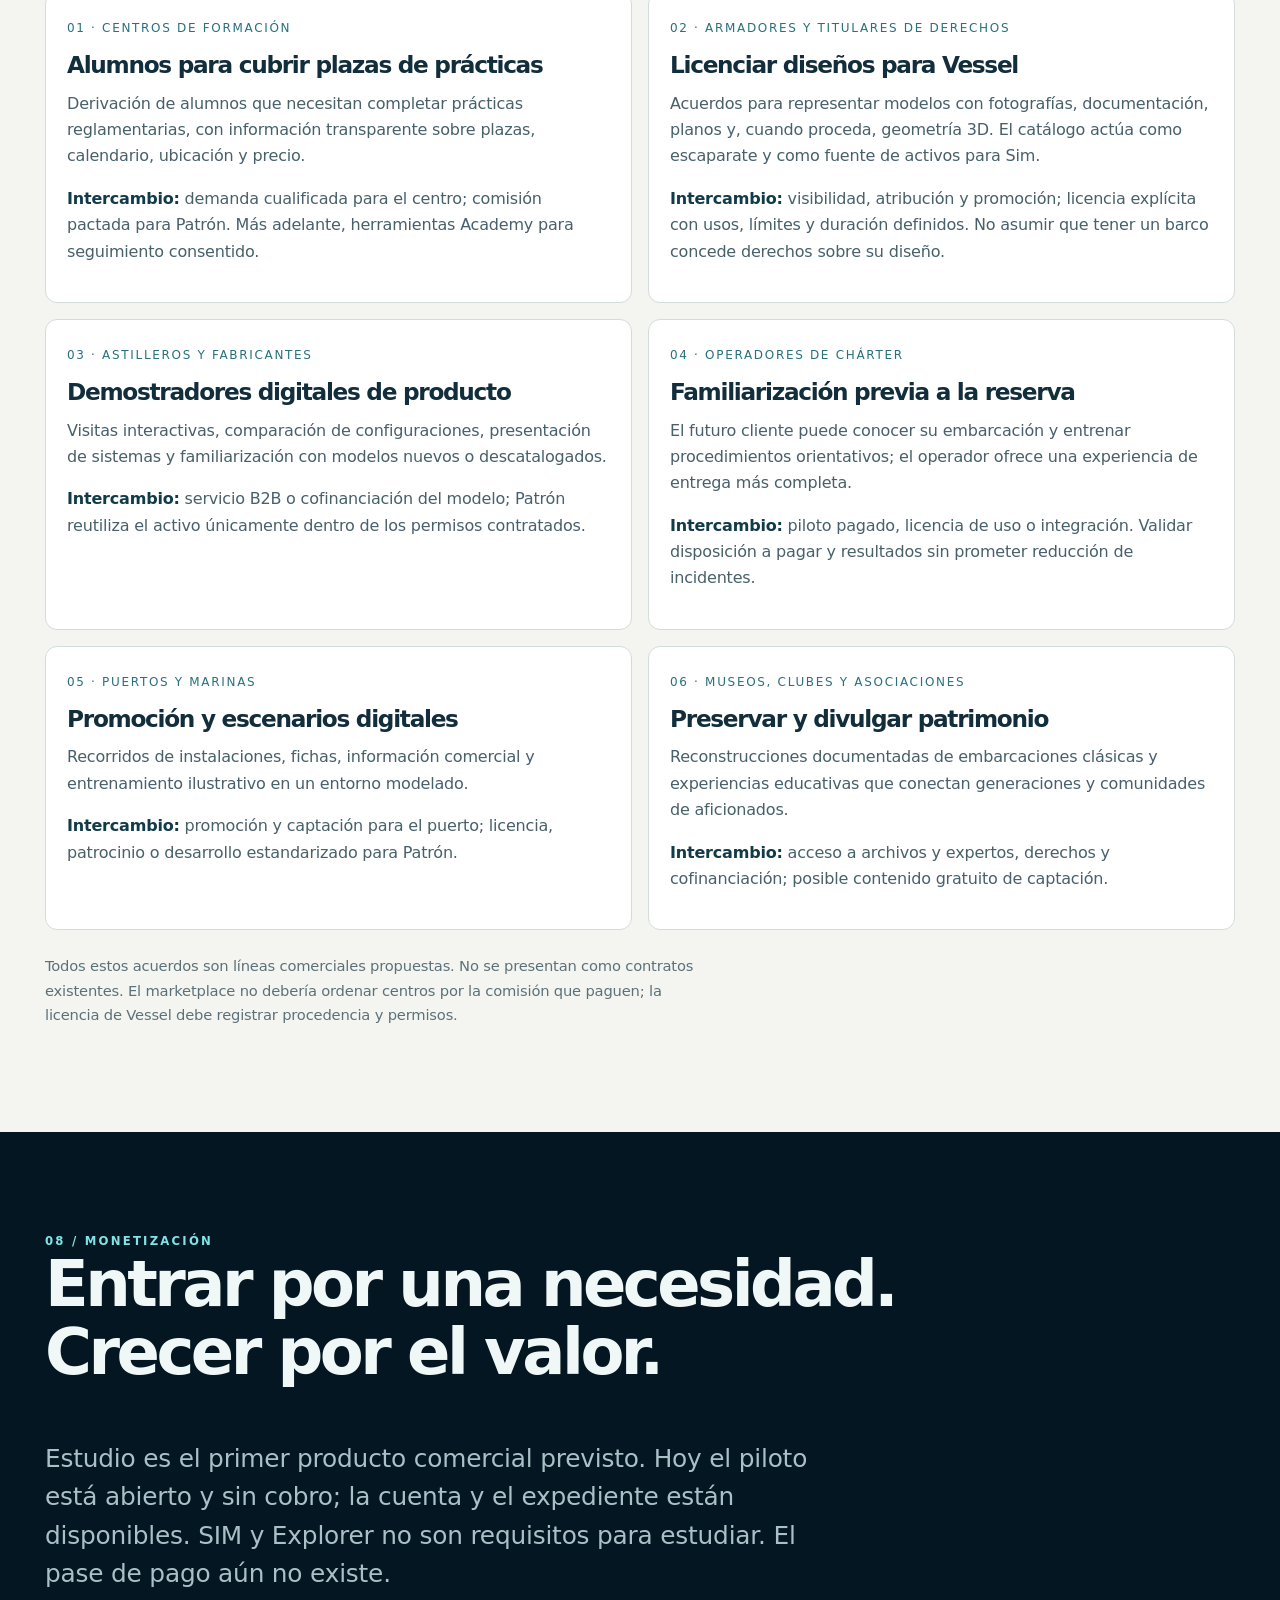
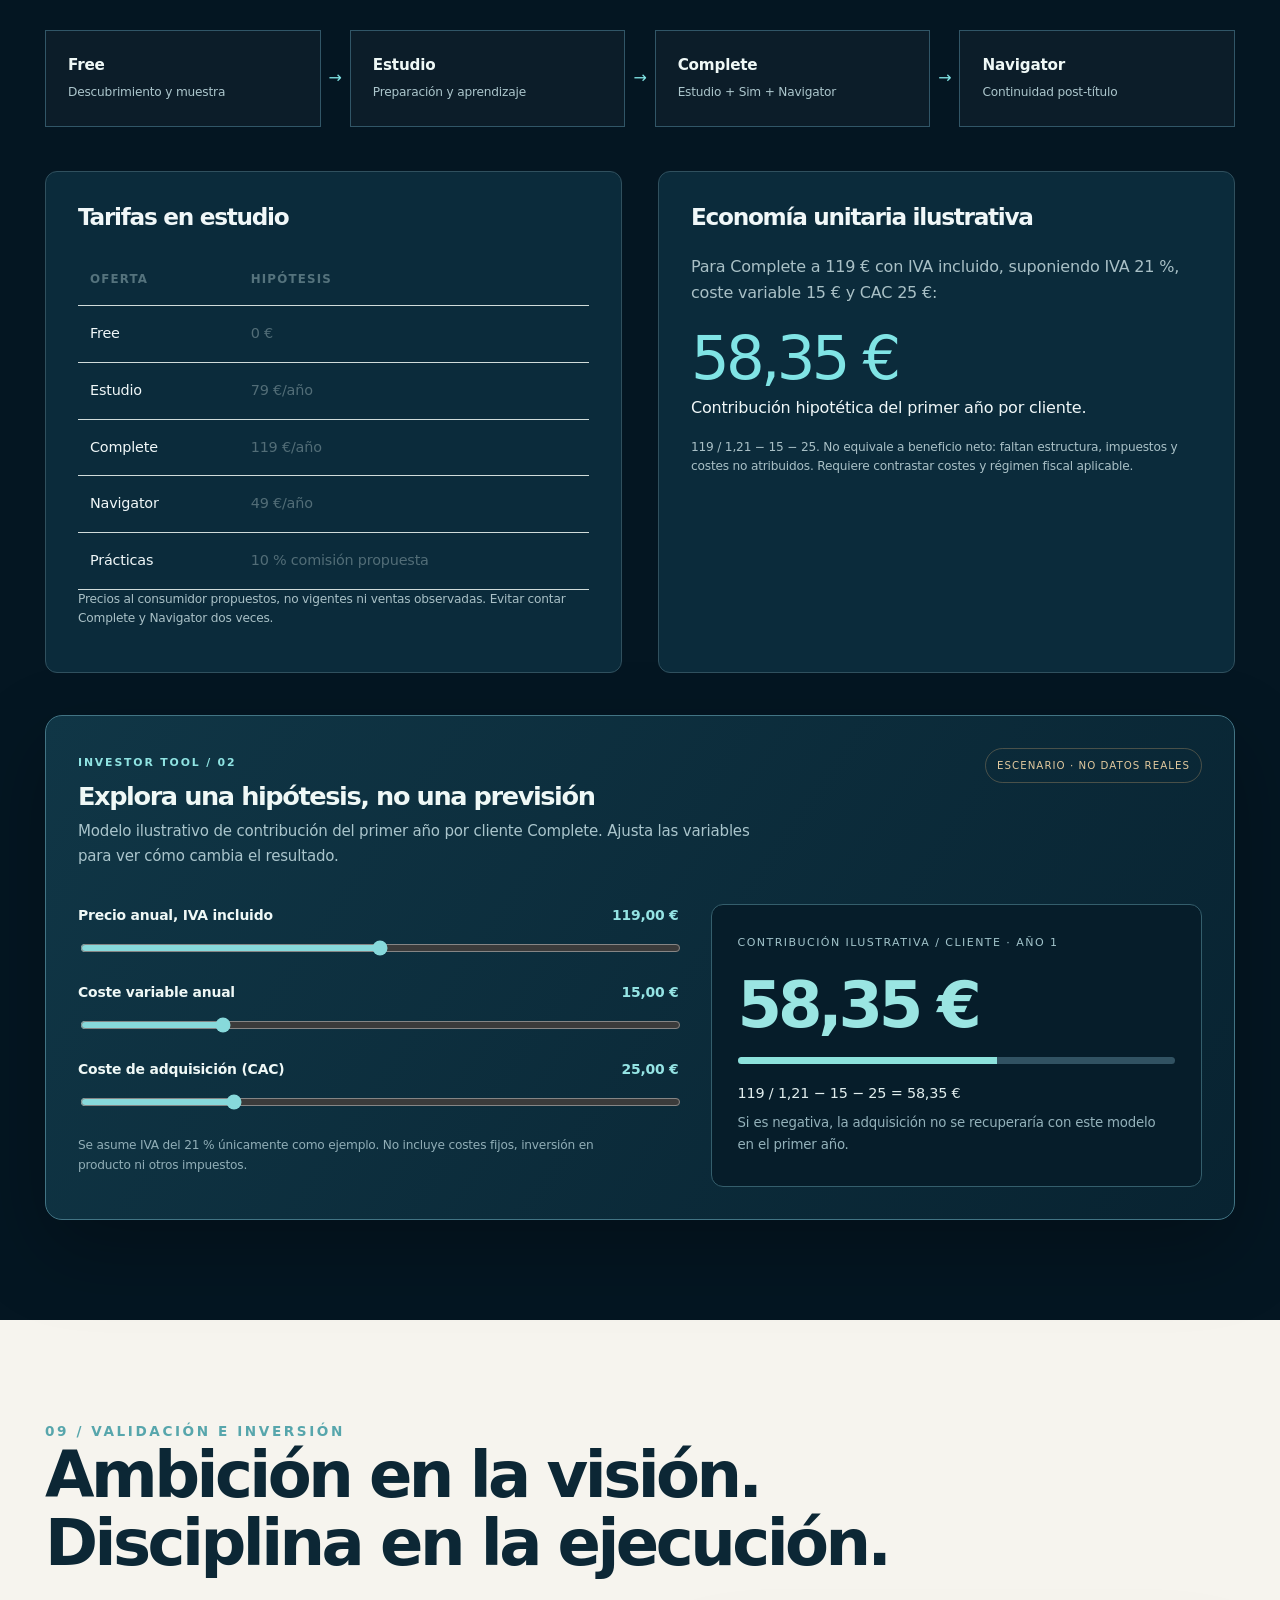
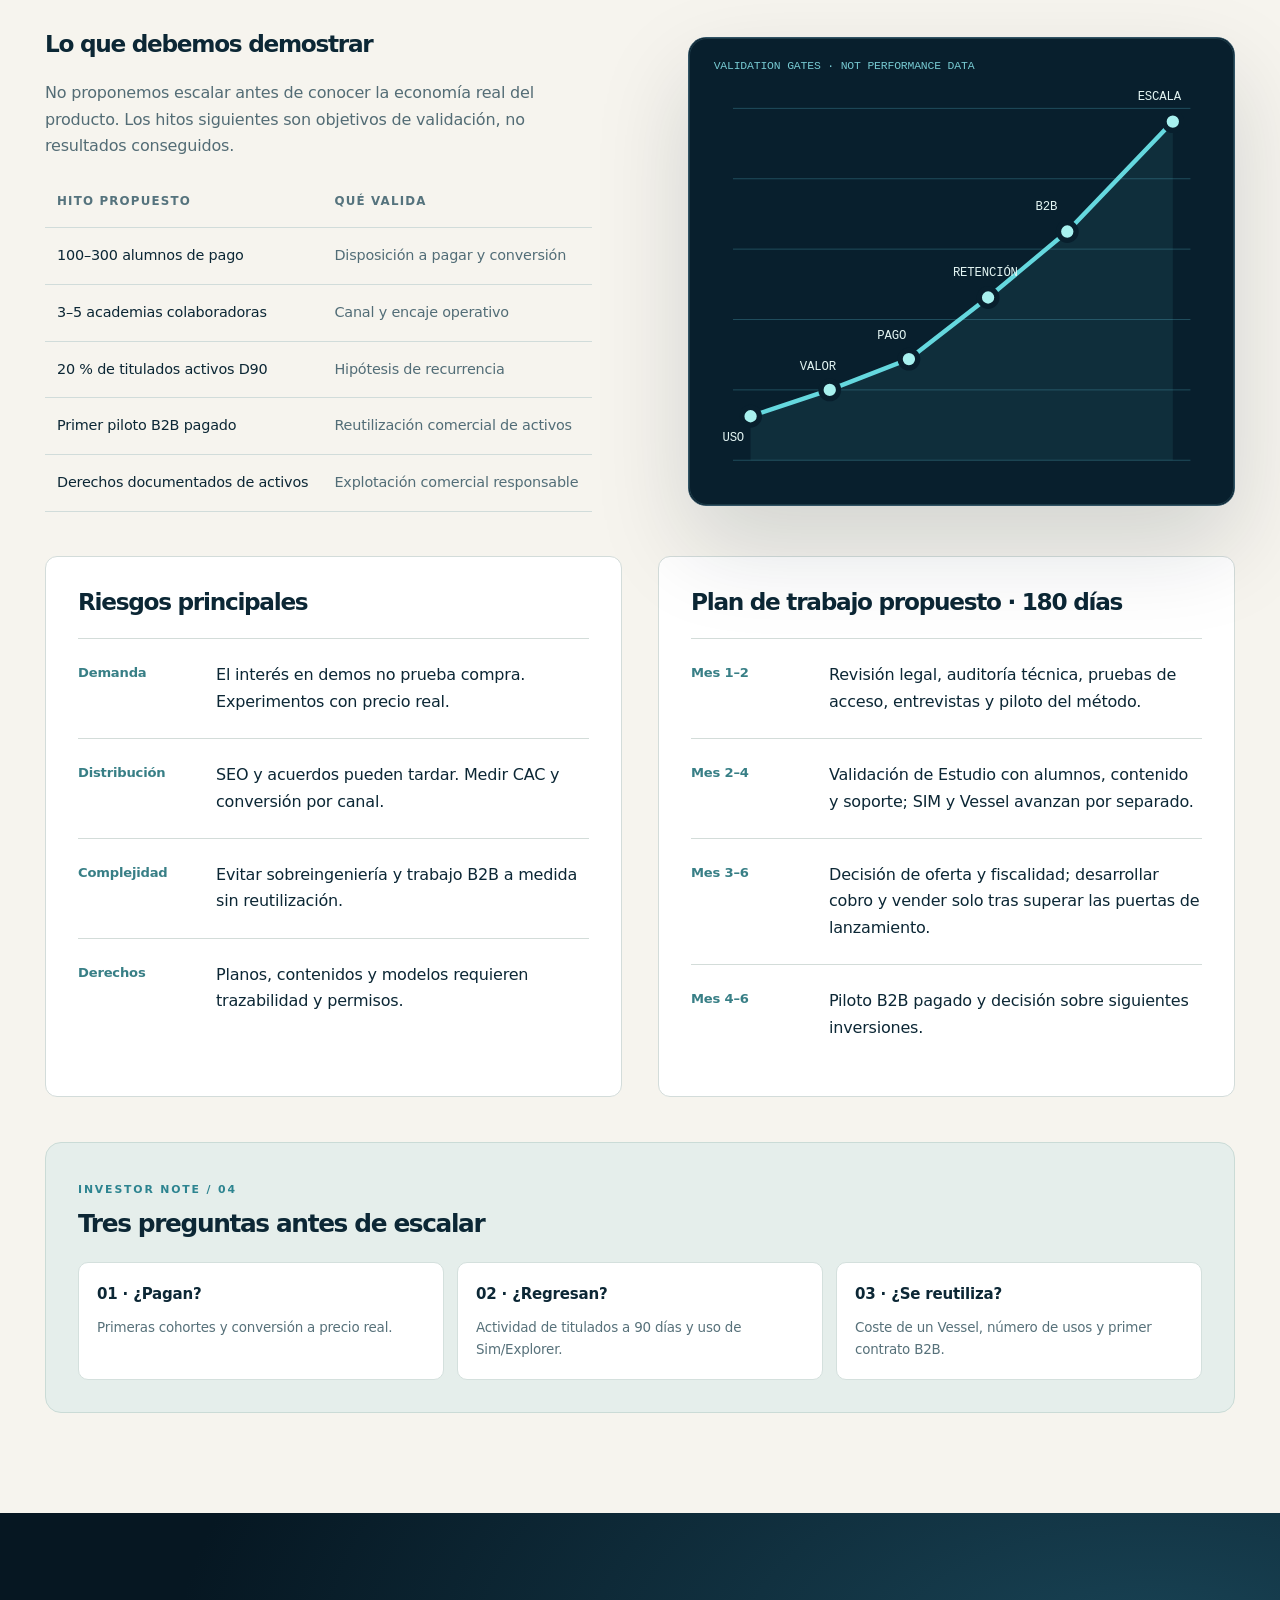
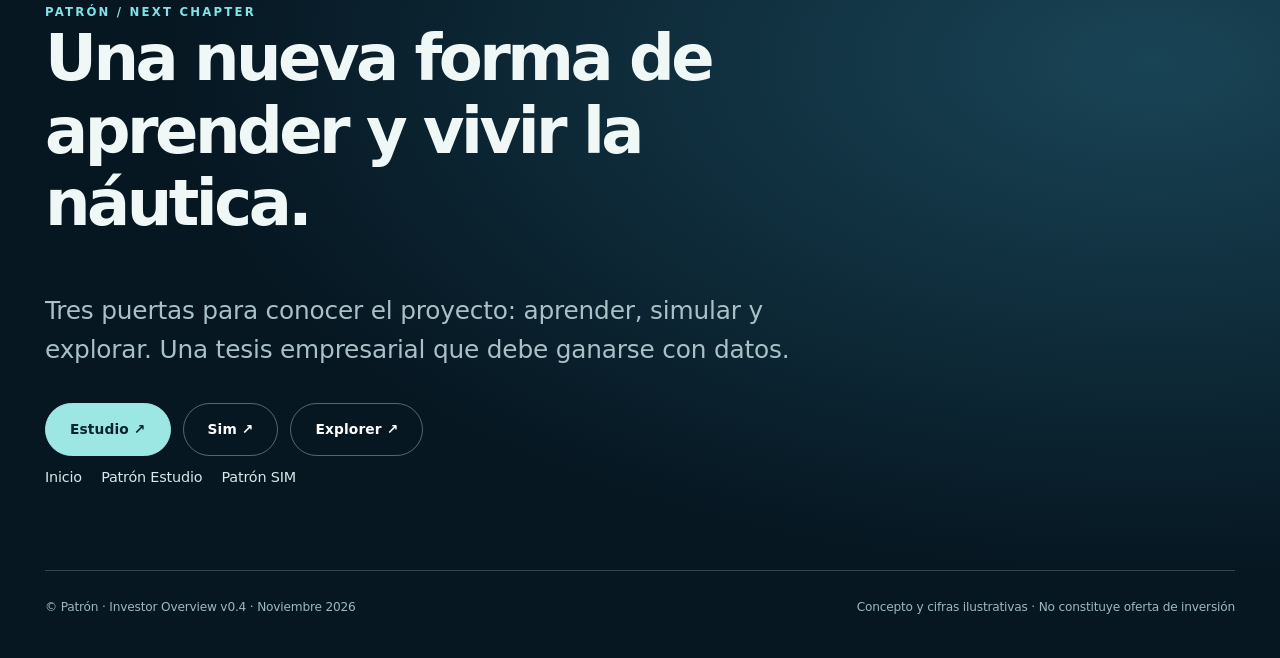
==== commit b66c7aa9: "docs(web): alinear landings con Estudio 0.6.0" ====
--- a/index.html
+++ b/index.html
@@ -242,7 +242,7 @@
 <article class="product"><h3>Un repositorio multimedia con criterio</h3><p>Texto, ilustraciones, vídeo, modelos 3D y escenarios se catalogan por separado. Cada recurso tiene una referencia, una versión y permisos de uso. Los ejercicios enlazan las piezas que necesitan y pueden compartirlas entre lecciones cuando corresponde.</p></article>
 <article class="product"><h3>Una actividad dentro de la lección</h3><p>La lección introduce una idea y propone un ejercicio en el momento de aplicarla. La respuesta y la explicación ayudan a decidir si toca avanzar o practicar con otra variante.</p><a href="./metodo.html#ejercicio-leccion">Ver el ejercicio en Estudio</a></article>
 <article class="product"><h3>Un ejercicio que puede ejecutarse en SIM</h3><p>Cuando la actividad pide interacción 3D, el diseño prevé que el reproductor cargue el ejercicio, el barco y el escenario compatibles. El ejercicio aporta los criterios didácticos y el motor calcula lo que ocurre.</p><a href="./sim.html#ejercicio-editorial">Ver el ejercicio en SIM</a></article>
-</div></div></section><section class="section" id="producto"><div class="wrap"><div class="eyebrow num">04 / Productos</div><h2>Entra en el ecosistema Patrón.</h2><p class="lead muted">Descubre el método de estudio y el simulador náutico. También puedes abrir Explorer y recorrer el catálogo de embarcaciones.</p><div class="products"><article class="product"><div class="tag">Método de aprendizaje</div><h3>Patrón Estudio</h3><p>Descubre cómo Patrón integra en «Hoy» las fichas de las ideas que se resisten, retira la ayuda en carta y vuelve a comprobar lo aprendido.</p><a href="./metodo.html">Conocer Patrón Estudio</a></article><article class="product"><div class="tag">Simulador · En desarrollo</div><h3>Patrón SIM</h3><p>Practica maniobras y navegación en 3D. Conoce el motor de física y cómo evalúa cada ejercicio.</p><a href="./sim.html">Conocer Patrón SIM</a></article><article class="product"><div class="tag">Demo temporal · Explorer</div><h3>Patrón Explorer</h3><p>Exploración del catálogo digital de embarcaciones, una puerta de entrada al ecosistema Vessel.</p><a href="https://patron-explorer-public-ithenqlova-no.a.run.app/#fleet" rel="noopener noreferrer" target="_blank">Abrir Explorer ↗</a></article><article class="product"><div class="tag">Diseño de producto</div><h3>Expediente</h3><p>Convocatorias, requisitos y acompañamiento documental. La presentación oficial sigue en manos del usuario.</p><span class="disabled">Acceso público no confirmado</span></article><article class="product"><div class="tag">Hipótesis comercial</div><h3>Academy</h3><p>Colaboración con centros autorizados, seguimiento consentido y conexión con prácticas.</p><span class="disabled">Pilotos por validar</span></article><article class="product"><div class="tag">Hipótesis de recurrencia</div><h3>Navigator</h3><p>Continuidad tras la titulación: maniobras, exploración, retos y comunidad.</p><span class="disabled">Concepto en validación</span></article></div></div></section><section class="heritage" id="heritage"><div class="wrap heritage-grid">
+</div></div></section><section class="section" id="producto"><div class="wrap"><div class="eyebrow num">04 / Productos</div><h2>Entra en el ecosistema Patrón.</h2><p class="lead muted">Descubre el método de estudio y el simulador náutico. También puedes abrir Explorer y recorrer el catálogo de embarcaciones.</p><div class="products"><article class="product"><div class="tag">Primer producto · Piloto 0.6.0</div><h3>Patrón Estudio</h3><p>Descubre cómo Patrón integra en «Hoy» las fichas de las ideas que se resisten, retira la ayuda en carta y vuelve a comprobar lo aprendido.</p><a href="./metodo.html">Conocer Patrón Estudio</a></article><article class="product"><div class="tag">Simulador · En desarrollo</div><h3>Patrón SIM</h3><p>Practica maniobras y navegación en 3D. Conoce el motor de física y cómo evalúa cada ejercicio.</p><a href="./sim.html">Conocer Patrón SIM</a></article><article class="product"><div class="tag">Demo temporal · Explorer</div><h3>Patrón Explorer</h3><p>Exploración del catálogo digital de embarcaciones, una puerta de entrada al ecosistema Vessel.</p><a href="https://patron-explorer-public-ithenqlova-no.a.run.app/#fleet" rel="noopener noreferrer" target="_blank">Abrir Explorer ↗</a></article><article class="product"><div class="tag">Disponible en Estudio · Piloto</div><h3>Tu expediente</h3><p>Organiza convocatoria, plazos, examen, prácticas y expedición del título. Seis catálogos; PER Andalucía verificado. Los trámites oficiales los presenta el alumno.</p><a href="https://patron.canoydamas.es/">Abrir Estudio ↗</a></article><article class="product"><div class="tag">Hipótesis comercial</div><h3>Academy</h3><p>Colaboración con centros autorizados, seguimiento consentido y conexión con prácticas.</p><span class="disabled">Pilotos por validar</span></article><article class="product"><div class="tag">Hipótesis de recurrencia</div><h3>Navigator</h3><p>Continuidad tras la titulación: maniobras, exploración, retos y comunidad.</p><span class="disabled">Concepto en validación</span></article></div></div></section><section class="heritage" id="heritage"><div class="wrap heritage-grid">
 <div><div class="eyebrow" style="color:#8bd5d6">05 / Heritage</div>
 <h2>El barco de tus recuerdos puede volver a navegar.</h2>
 <p class="lead">Heritage no es solo una colección de fichas técnicas. Es la posibilidad de visitar un clásico, reconocer su interior, aprender cómo estaba construido y, cuando el modelo lo permita, navegarlo virtualmente.</p>
@@ -261,7 +261,7 @@
 <path d="M40 317 Q145 300 250 317 T470 317" fill="none" opacity=".65" stroke="#78b9c0" stroke-width="3"></path>
 <path d="M55 337 Q180 322 290 337 T470 337" fill="none" opacity=".3" stroke="#78b9c0" stroke-width="2"></path>
 <text fill="#b7d7d8" font-size="14" letter-spacing="4" text-anchor="middle" x="260" y="45">HERITAGE COLLECTION</text>
-</svg></div></div></section><section class="section" id="negocio" style="background:#e9eeeb"><div class="wrap"><div class="eyebrow num">06 / Modelo de negocio</div><h2>Cómo se convierte en negocio.</h2><p class="lead muted">La formación aporta una necesidad inmediata; la plataforma abre continuidad, distribución y acuerdos B2B. Cada línea se valida por separado antes de escalar.</p><div class="business-grid"><div class="business-card"><span class="num">01 / Cliente y problema</span><h3>Demanda inicial clara</h3><p>Aspirantes a títulos recreativos necesitan preparación, seguimiento y orientación en trámites. Después, muchos necesitan práctica, familiarización y recursos de navegación. La demanda por una única plataforma todavía no está demostrada.</p></div><div class="business-card"><span class="num">02 / Propuesta de valor</span><h3>Aprender con criterio</h3><p>Método determinista que detecta debilidades y adapta el estudio; simulación para entrenar decisiones y catálogo para descubrir embarcaciones. La mejora de resultados requiere ensayos comparativos.</p></div><div class="business-card"><span class="num">03 / Captación</span><h3>Contenido + utilidad + socios</h3><p>SEO de fichas y recursos, demos públicas, colaboración con academias y clubes. Mediremos coste real de adquisición, conversión por canal y contribución, imputando el coste de crear contenido.</p></div></div><div class="assumption"><b>Estado de evidencia.</b> La arquitectura y las demos son trabajo existente; la conversión, la recurrencia, los márgenes y el mercado alcanzable son hipótesis pendientes de medición.</div><details class="business-detail progressive"><summary>Ver hipótesis de captación y canales <span>+</span></summary><div class="detail-body"><p><b>Usuario:</b> SEO educativo, ejercicios gratuitos, demos y recomendaciones de academias. <b>Empresa:</b> pilotos con centros, operadores, puertos y titulares de derechos; primero casos estandarizados y repetibles.</p><p><b>Indicadores a seguir:</b> visitante → registro → prueba → pago; coste de adquisición por canal; retorno de usuarios tras titularse; ingreso por colaboración; coste de producir y mantener cada Vessel o entorno.</p><p><b>Principio comercial:</b> transparencia de comisiones; no ordenar centros por remuneración; licencias explícitas de documentación y modelos.</p></div></details></div></section><section class="partner-expansion" id="colaboraciones"><div class="wrap">
+</svg></div></div></section><section class="section" id="negocio" style="background:#e9eeeb"><div class="wrap"><div class="eyebrow num">06 / Modelo de negocio</div><h2>Cómo se convierte en negocio.</h2><p class="lead muted">La formación aporta una necesidad inmediata; la plataforma abre continuidad, distribución y acuerdos B2B. Cada línea se valida por separado antes de escalar.</p><div class="business-grid"><div class="business-card"><span class="num">01 / Cliente y problema</span><h3>Demanda inicial clara</h3><p>Aspirantes a títulos recreativos necesitan preparación, seguimiento y orientación en trámites. Después, muchos necesitan práctica, familiarización y recursos de navegación. La demanda por una única plataforma todavía no está demostrada.</p></div><div class="business-card"><span class="num">02 / Propuesta de valor</span><h3>Aprender con criterio</h3><p>Método determinista que detecta debilidades y adapta el estudio; simulación para entrenar decisiones y catálogo para descubrir embarcaciones. La mejora de resultados requiere ensayos comparativos.</p></div><div class="business-card"><span class="num">03 / Captación</span><h3>Contenido + utilidad + socios</h3><p>SEO de fichas y recursos, demos públicas, colaboración con academias y clubes. Mediremos coste real de adquisición, conversión por canal y contribución, imputando el coste de crear contenido.</p></div></div><div class="assumption"><b>Estado de evidencia.</b> Estudio 0.6.0 está en producción según el registro técnico, con cuenta y expediente; las restricciones de acceso siguen desactivadas durante el piloto. La arquitectura y las demos son trabajo existente; la conversión, la recurrencia, los márgenes y el mercado alcanzable son hipótesis pendientes de medición.</div><details class="business-detail progressive"><summary>Ver hipótesis de captación y canales <span>+</span></summary><div class="detail-body"><p><b>Usuario:</b> SEO educativo, ejercicios gratuitos, demos y recomendaciones de academias. <b>Empresa:</b> pilotos con centros, operadores, puertos y titulares de derechos; primero casos estandarizados y repetibles.</p><p><b>Indicadores a seguir:</b> visitante → registro → prueba → pago; coste de adquisición por canal; retorno de usuarios tras titularse; ingreso por colaboración; coste de producir y mantener cada Vessel o entorno.</p><p><b>Principio comercial:</b> transparencia de comisiones; no ordenar centros por remuneración; licencias explícitas de documentación y modelos.</p></div></details></div></section><section class="partner-expansion" id="colaboraciones"><div class="wrap">
 <div class="eyebrow num">07 / Alianzas B2B</div>
 <h2>Seis colaboraciones comerciales posibles.</h2>
 <p class="intro">Academias que reciben alumnos, armadores que licencian diseños, y empresas que utilizan o cofinancian experiencias digitales. Propuestas de colaboración, no contratos firmados.</p>
@@ -274,8 +274,8 @@
 <div class="partner"><span class="tag">06 · Museos, clubes y asociaciones</span><h3>Preservar y divulgar patrimonio</h3><p>Reconstrucciones documentadas de embarcaciones clásicas y experiencias educativas que conectan generaciones y comunidades de aficionados.</p><p><strong>Intercambio:</strong> acceso a archivos y expertos, derechos y cofinanciación; posible contenido gratuito de captación.</p></div>
 </div>
 <p style="margin-top:24px;color:#5b7179;font-size:.92rem">Todos estos acuerdos son líneas comerciales propuestas. No se presentan como contratos existentes. El marketplace no debería ordenar centros por la comisión que paguen; la licencia de Vessel debe registrar procedencia y permisos.</p>
-</div></section><section class="section dark"><div class="wrap"><div class="eyebrow" style="color:var(--cyan)">08 / Monetización</div><h2>Entrar por una necesidad.<br/>Crecer por el valor.</h2><div class="flow"><div><b>Free</b><span>Descubrimiento y muestra</span></div><i>→</i><div><b>Estudio</b><span>Preparación y aprendizaje</span></div><i>→</i><div><b>Complete</b><span>Estudio + Sim + Navigator</span></div><i>→</i><div><b>Navigator</b><span>Continuidad post-título</span></div></div><div class="two"><div class="panel darkpanel"><h3>Tarifas en estudio</h3><div class="table-wrap"><table><tr><th>Oferta</th><th>Hipótesis</th></tr><tr><td>Free</td><td>0 €</td></tr><tr><td>Estudio</td><td>79 €/año</td></tr><tr><td>Complete</td><td>119 €/año</td></tr><tr><td>Navigator</td><td>49 €/año</td></tr><tr><td>Prácticas</td><td>10 % comisión propuesta</td></tr></table></div><p class="micro muted">Precios al consumidor propuestos, no vigentes ni ventas observadas. Evitar contar Complete y Navigator dos veces.</p></div><div class="panel darkpanel"><h3>Economía unitaria ilustrativa</h3><p class="muted">Para Complete a 119 € con IVA incluido, suponiendo IVA 21 %, coste variable 15 € y CAC 25 €:</p><div style="font-size:3.8rem;line-height:1.2;letter-spacing:-.06em;color:var(--cyan)">58,35 €</div><p>Contribución hipotética del primer año por cliente.</p><p class="micro muted">119 / 1,21 − 15 − 25. No equivale a beneficio neto: faltan estructura, impuestos y costes no atribuidos. Requiere contrastar costes y régimen fiscal aplicable.</p></div></div><div class="model-lab" id="simulador-economico"><div class="lab-head"><div><span class="insight-label">INVESTOR TOOL / 02</span><h3>Explora una hipótesis, no una previsión</h3><p>Modelo ilustrativo de contribución del primer año por cliente Complete. Ajusta las variables para ver cómo cambia el resultado.</p></div><span class="model-stamp">ESCENARIO · NO DATOS REALES</span></div><div class="lab-grid"><div class="lab-inputs"><label>Precio anual, IVA incluido <output id="priceValue">119 €</output><input id="price" max="179" min="59" step="5" type="range" value="119"/></label><label>Coste variable anual <output id="costValue">15 €</output><input id="cost" max="65" min="0" step="1" type="range" value="15"/></label><label>Coste de adquisición (CAC) <output id="cacValue">25 €</output><input id="cac" max="100" min="0" step="1" type="range" value="25"/></label><p class="lab-note">Se asume IVA del 21 % únicamente como ejemplo. No incluye costes fijos, inversión en producto ni otros impuestos.</p></div><div class="lab-result"><span>CONTRIBUCIÓN ILUSTRATIVA / CLIENTE · AÑO 1</span><strong aria-live="polite" id="contribution">58,35 €</strong><div class="mini-track"><div id="contributionBar"></div></div><p id="formula">119 / 1,21 − 15 − 25 = 58,35 €</p><small>Si es negativa, la adquisición no se recuperaría con este modelo en el primer año.</small></div></div></div></div></section><section class="section" id="inversion"><div class="wrap"><div class="eyebrow num">09 / Validación e inversión</div><h2>Ambición en la visión.<br/>Disciplina en la ejecución.</h2><div class="split"><div><h3>Lo que debemos demostrar</h3><p class="muted">No proponemos escalar antes de conocer la economía real del producto. Los hitos siguientes son objetivos de validación, no resultados conseguidos.</p><div class="table-wrap"><table><tr><th>Hito propuesto</th><th>Qué valida</th></tr><tr><td>100–300 alumnos de pago</td><td>Disposición a pagar y conversión</td></tr><tr><td>3–5 academias colaboradoras</td><td>Canal y encaje operativo</td></tr><tr><td>20 % de titulados activos D90</td><td>Hipótesis de recurrencia</td></tr><tr><td>Primer piloto B2B pagado</td><td>Reutilización comercial de activos</td></tr><tr><td>Derechos documentados de activos</td><td>Explotación comercial responsable</td></tr></table></div></div><div class="scene"><svg aria-label="Visualización de las etapas de validación" role="img" viewbox="0 0 620 530"><rect fill="#081f2d" height="530" width="620"></rect><g stroke="#235363" stroke-width="1"><path d="M50 80H570M50 160H570M50 240H570M50 320H570M50 400H570M50 480H570"></path></g><path d="M70 430L160 400L250 365L340 295L430 220L550 95" fill="none" stroke="#65d8de" stroke-width="5"></path><path d="M70 430L160 400L250 365L340 295L430 220L550 95L550 480L70 480Z" fill="#65d8de" fill-opacity=".08"></path><g fill="#a8f1ef" stroke="#081f2d" stroke-width="6"><circle cx="70" cy="430" r="10"></circle><circle cx="160" cy="400" r="10"></circle><circle cx="250" cy="365" r="10"></circle><circle cx="340" cy="295" r="10"></circle><circle cx="430" cy="220" r="10"></circle><circle cx="550" cy="95" r="10"></circle></g><g fill="#e3f5f3" font-family="monospace" font-size="14"><text x="38" y="458">USO</text><text x="126" y="377">VALOR</text><text x="214" y="342">PAGO</text><text x="300" y="270">RETENCIÓN</text><text x="394" y="195">B2B</text><text x="510" y="70">ESCALA</text></g><text fill="#76c9d1" font-family="monospace" font-size="13" x="28" y="35">VALIDATION GATES · NOT PERFORMANCE DATA</text></svg></div></div><div class="two"><div class="panel"><h3>Riesgos principales</h3><div class="risk"><b>Demanda</b><p>El interés en demos no prueba compra. Experimentos con precio real.</p></div><div class="risk"><b>Distribución</b><p>SEO y acuerdos pueden tardar. Medir CAC y conversión por canal.</p></div><div class="risk"><b>Complejidad</b><p>Evitar sobreingeniería y trabajo B2B a medida sin reutilización.</p></div><div class="risk"><b>Derechos</b><p>Planos, contenidos y modelos requieren trazabilidad y permisos.</p></div></div><div class="panel"><h3>Plan de trabajo propuesto · 180 días</h3><div class="risk"><b>Mes 1–2</b><p>Entrevistas, fuentes, permisos, piloto del método y presupuesto.</p></div><div class="risk"><b>Mes 2–4</b><p>Validación de Sim, tres Vessel básicos y primeras academias.</p></div><div class="risk"><b>Mes 3–6</b><p>Precios reales, cohortes post-título y primeras ventas medibles.</p></div><div class="risk"><b>Mes 4–6</b><p>Piloto B2B pagado y decisión sobre siguientes inversiones.</p></div></div></div><div class="validation-strip"><span class="insight-label">INVESTOR NOTE / 04</span><h3>Tres preguntas antes de escalar</h3><div class="validation-grid"><article><b>01 · ¿Pagan?</b><p>Primeras cohortes y conversión a precio real.</p></article><article><b>02 · ¿Regresan?</b><p>Actividad de titulados a 90 días y uso de Sim/Explorer.</p></article><article><b>03 · ¿Se reutiliza?</b><p>Coste de un Vessel, número de usos y primer contrato B2B.</p></article></div></div></div></section>
-<footer class="footer dark"><div class="wrap"><div class="eyebrow" style="color:var(--cyan)">PATRÓN / NEXT CHAPTER</div><h2>Una nueva forma de aprender y vivir la náutica.</h2><p class="lead muted">Tres puertas para conocer el proyecto: aprender, simular y explorar. Una tesis empresarial que debe ganarse con datos.</p><div class="buttons"><a class="btn primary" href="https://antoniofcano.github.io/mis-cosas/nautica/#/bienvenida" rel="noopener noreferrer" target="_blank">Estudio ↗</a><a class="btn secondary" href="./sim.html">Sim ↗</a><a class="btn secondary" href="https://patron-explorer-public-ithenqlova-no.a.run.app/#fleet" rel="noopener noreferrer" target="_blank">Explorer ↗</a></div><nav class="site-footer-links" aria-label="Seguir explorando Patrón"><a href="./">Inicio</a><a href="./metodo.html">Patrón Estudio</a><a href="./sim.html">Patrón SIM</a></nav><div class="bottom"><span>© Patrón · Investor Overview v0.4 · Noviembre 2026</span><span>Concepto y cifras ilustrativas · No constituye oferta de inversión</span></div></div></footer></main><script>if('IntersectionObserver' in window){const io=new IntersectionObserver(e=>e.forEach(x=>{if(x.isIntersecting){x.target.classList.add('visible');io.unobserve(x.target)}}),{threshold:.12});document.querySelectorAll('.reveal').forEach(e=>io.observe(e))}else{document.querySelectorAll('.reveal').forEach(e=>e.classList.add('visible'))}</script><script>
+</div></section><section class="section dark"><div class="wrap"><div class="eyebrow" style="color:var(--cyan)">08 / Monetización</div><h2>Entrar por una necesidad.<br/>Crecer por el valor.</h2><p class="lead muted">Estudio es el primer producto comercial previsto. Hoy el piloto está abierto y sin cobro; la cuenta y el expediente están disponibles. SIM y Explorer no son requisitos para estudiar. El pase de pago aún no existe.</p><div class="flow"><div><b>Free</b><span>Descubrimiento y muestra</span></div><i>→</i><div><b>Estudio</b><span>Preparación y aprendizaje</span></div><i>→</i><div><b>Complete</b><span>Estudio + Sim + Navigator</span></div><i>→</i><div><b>Navigator</b><span>Continuidad post-título</span></div></div><div class="two"><div class="panel darkpanel"><h3>Tarifas en estudio</h3><div class="table-wrap"><table><tr><th>Oferta</th><th>Hipótesis</th></tr><tr><td>Free</td><td>0 €</td></tr><tr><td>Estudio</td><td>79 €/año</td></tr><tr><td>Complete</td><td>119 €/año</td></tr><tr><td>Navigator</td><td>49 €/año</td></tr><tr><td>Prácticas</td><td>10 % comisión propuesta</td></tr></table></div><p class="micro muted">Precios al consumidor propuestos, no vigentes ni ventas observadas. Evitar contar Complete y Navigator dos veces.</p></div><div class="panel darkpanel"><h3>Economía unitaria ilustrativa</h3><p class="muted">Para Complete a 119 € con IVA incluido, suponiendo IVA 21 %, coste variable 15 € y CAC 25 €:</p><div style="font-size:3.8rem;line-height:1.2;letter-spacing:-.06em;color:var(--cyan)">58,35 €</div><p>Contribución hipotética del primer año por cliente.</p><p class="micro muted">119 / 1,21 − 15 − 25. No equivale a beneficio neto: faltan estructura, impuestos y costes no atribuidos. Requiere contrastar costes y régimen fiscal aplicable.</p></div></div><div class="model-lab" id="simulador-economico"><div class="lab-head"><div><span class="insight-label">INVESTOR TOOL / 02</span><h3>Explora una hipótesis, no una previsión</h3><p>Modelo ilustrativo de contribución del primer año por cliente Complete. Ajusta las variables para ver cómo cambia el resultado.</p></div><span class="model-stamp">ESCENARIO · NO DATOS REALES</span></div><div class="lab-grid"><div class="lab-inputs"><label>Precio anual, IVA incluido <output id="priceValue">119 €</output><input id="price" max="179" min="59" step="5" type="range" value="119"/></label><label>Coste variable anual <output id="costValue">15 €</output><input id="cost" max="65" min="0" step="1" type="range" value="15"/></label><label>Coste de adquisición (CAC) <output id="cacValue">25 €</output><input id="cac" max="100" min="0" step="1" type="range" value="25"/></label><p class="lab-note">Se asume IVA del 21 % únicamente como ejemplo. No incluye costes fijos, inversión en producto ni otros impuestos.</p></div><div class="lab-result"><span>CONTRIBUCIÓN ILUSTRATIVA / CLIENTE · AÑO 1</span><strong aria-live="polite" id="contribution">58,35 €</strong><div class="mini-track"><div id="contributionBar"></div></div><p id="formula">119 / 1,21 − 15 − 25 = 58,35 €</p><small>Si es negativa, la adquisición no se recuperaría con este modelo en el primer año.</small></div></div></div></div></section><section class="section" id="inversion"><div class="wrap"><div class="eyebrow num">09 / Validación e inversión</div><h2>Ambición en la visión.<br/>Disciplina en la ejecución.</h2><div class="split"><div><h3>Lo que debemos demostrar</h3><p class="muted">No proponemos escalar antes de conocer la economía real del producto. Los hitos siguientes son objetivos de validación, no resultados conseguidos.</p><div class="table-wrap"><table><tr><th>Hito propuesto</th><th>Qué valida</th></tr><tr><td>100–300 alumnos de pago</td><td>Disposición a pagar y conversión</td></tr><tr><td>3–5 academias colaboradoras</td><td>Canal y encaje operativo</td></tr><tr><td>20 % de titulados activos D90</td><td>Hipótesis de recurrencia</td></tr><tr><td>Primer piloto B2B pagado</td><td>Reutilización comercial de activos</td></tr><tr><td>Derechos documentados de activos</td><td>Explotación comercial responsable</td></tr></table></div></div><div class="scene"><svg aria-label="Visualización de las etapas de validación" role="img" viewbox="0 0 620 530"><rect fill="#081f2d" height="530" width="620"></rect><g stroke="#235363" stroke-width="1"><path d="M50 80H570M50 160H570M50 240H570M50 320H570M50 400H570M50 480H570"></path></g><path d="M70 430L160 400L250 365L340 295L430 220L550 95" fill="none" stroke="#65d8de" stroke-width="5"></path><path d="M70 430L160 400L250 365L340 295L430 220L550 95L550 480L70 480Z" fill="#65d8de" fill-opacity=".08"></path><g fill="#a8f1ef" stroke="#081f2d" stroke-width="6"><circle cx="70" cy="430" r="10"></circle><circle cx="160" cy="400" r="10"></circle><circle cx="250" cy="365" r="10"></circle><circle cx="340" cy="295" r="10"></circle><circle cx="430" cy="220" r="10"></circle><circle cx="550" cy="95" r="10"></circle></g><g fill="#e3f5f3" font-family="monospace" font-size="14"><text x="38" y="458">USO</text><text x="126" y="377">VALOR</text><text x="214" y="342">PAGO</text><text x="300" y="270">RETENCIÓN</text><text x="394" y="195">B2B</text><text x="510" y="70">ESCALA</text></g><text fill="#76c9d1" font-family="monospace" font-size="13" x="28" y="35">VALIDATION GATES · NOT PERFORMANCE DATA</text></svg></div></div><div class="two"><div class="panel"><h3>Riesgos principales</h3><div class="risk"><b>Demanda</b><p>El interés en demos no prueba compra. Experimentos con precio real.</p></div><div class="risk"><b>Distribución</b><p>SEO y acuerdos pueden tardar. Medir CAC y conversión por canal.</p></div><div class="risk"><b>Complejidad</b><p>Evitar sobreingeniería y trabajo B2B a medida sin reutilización.</p></div><div class="risk"><b>Derechos</b><p>Planos, contenidos y modelos requieren trazabilidad y permisos.</p></div></div><div class="panel"><h3>Plan de trabajo propuesto · 180 días</h3><div class="risk"><b>Mes 1–2</b><p>Revisión legal, auditoría técnica, pruebas de acceso, entrevistas y piloto del método.</p></div><div class="risk"><b>Mes 2–4</b><p>Validación de Estudio con alumnos, contenido y soporte; SIM y Vessel avanzan por separado.</p></div><div class="risk"><b>Mes 3–6</b><p>Decisión de oferta y fiscalidad; desarrollar cobro y vender solo tras superar las puertas de lanzamiento.</p></div><div class="risk"><b>Mes 4–6</b><p>Piloto B2B pagado y decisión sobre siguientes inversiones.</p></div></div></div><div class="validation-strip"><span class="insight-label">INVESTOR NOTE / 04</span><h3>Tres preguntas antes de escalar</h3><div class="validation-grid"><article><b>01 · ¿Pagan?</b><p>Primeras cohortes y conversión a precio real.</p></article><article><b>02 · ¿Regresan?</b><p>Actividad de titulados a 90 días y uso de Sim/Explorer.</p></article><article><b>03 · ¿Se reutiliza?</b><p>Coste de un Vessel, número de usos y primer contrato B2B.</p></article></div></div></div></section>
+<footer class="footer dark"><div class="wrap"><div class="eyebrow" style="color:var(--cyan)">PATRÓN / NEXT CHAPTER</div><h2>Una nueva forma de aprender y vivir la náutica.</h2><p class="lead muted">Tres puertas para conocer el proyecto: aprender, simular y explorar. Una tesis empresarial que debe ganarse con datos.</p><div class="buttons"><a class="btn primary" href="https://patron.canoydamas.es/" rel="noopener noreferrer" target="_blank">Estudio ↗</a><a class="btn secondary" href="./sim.html">Sim ↗</a><a class="btn secondary" href="https://patron-explorer-public-ithenqlova-no.a.run.app/#fleet" rel="noopener noreferrer" target="_blank">Explorer ↗</a></div><nav class="site-footer-links" aria-label="Seguir explorando Patrón"><a href="./">Inicio</a><a href="./metodo.html">Patrón Estudio</a><a href="./sim.html">Patrón SIM</a></nav><div class="bottom"><span>© Patrón · Investor Overview v0.4 · Noviembre 2026</span><span>Concepto y cifras ilustrativas · No constituye oferta de inversión</span></div></div></footer></main><script>if('IntersectionObserver' in window){const io=new IntersectionObserver(e=>e.forEach(x=>{if(x.isIntersecting){x.target.classList.add('visible');io.unobserve(x.target)}}),{threshold:.12});document.querySelectorAll('.reveal').forEach(e=>io.observe(e))}else{document.querySelectorAll('.reveal').forEach(e=>e.classList.add('visible'))}</script><script>
 (function(){
 const ids=['price','cost','cac'];const els=ids.map(id=>document.getElementById(id));if(els.some(x=>!x))return;
 const euro=n=>new Intl.NumberFormat('es-ES',{style:'currency',currency:'EUR'}).format(n);
